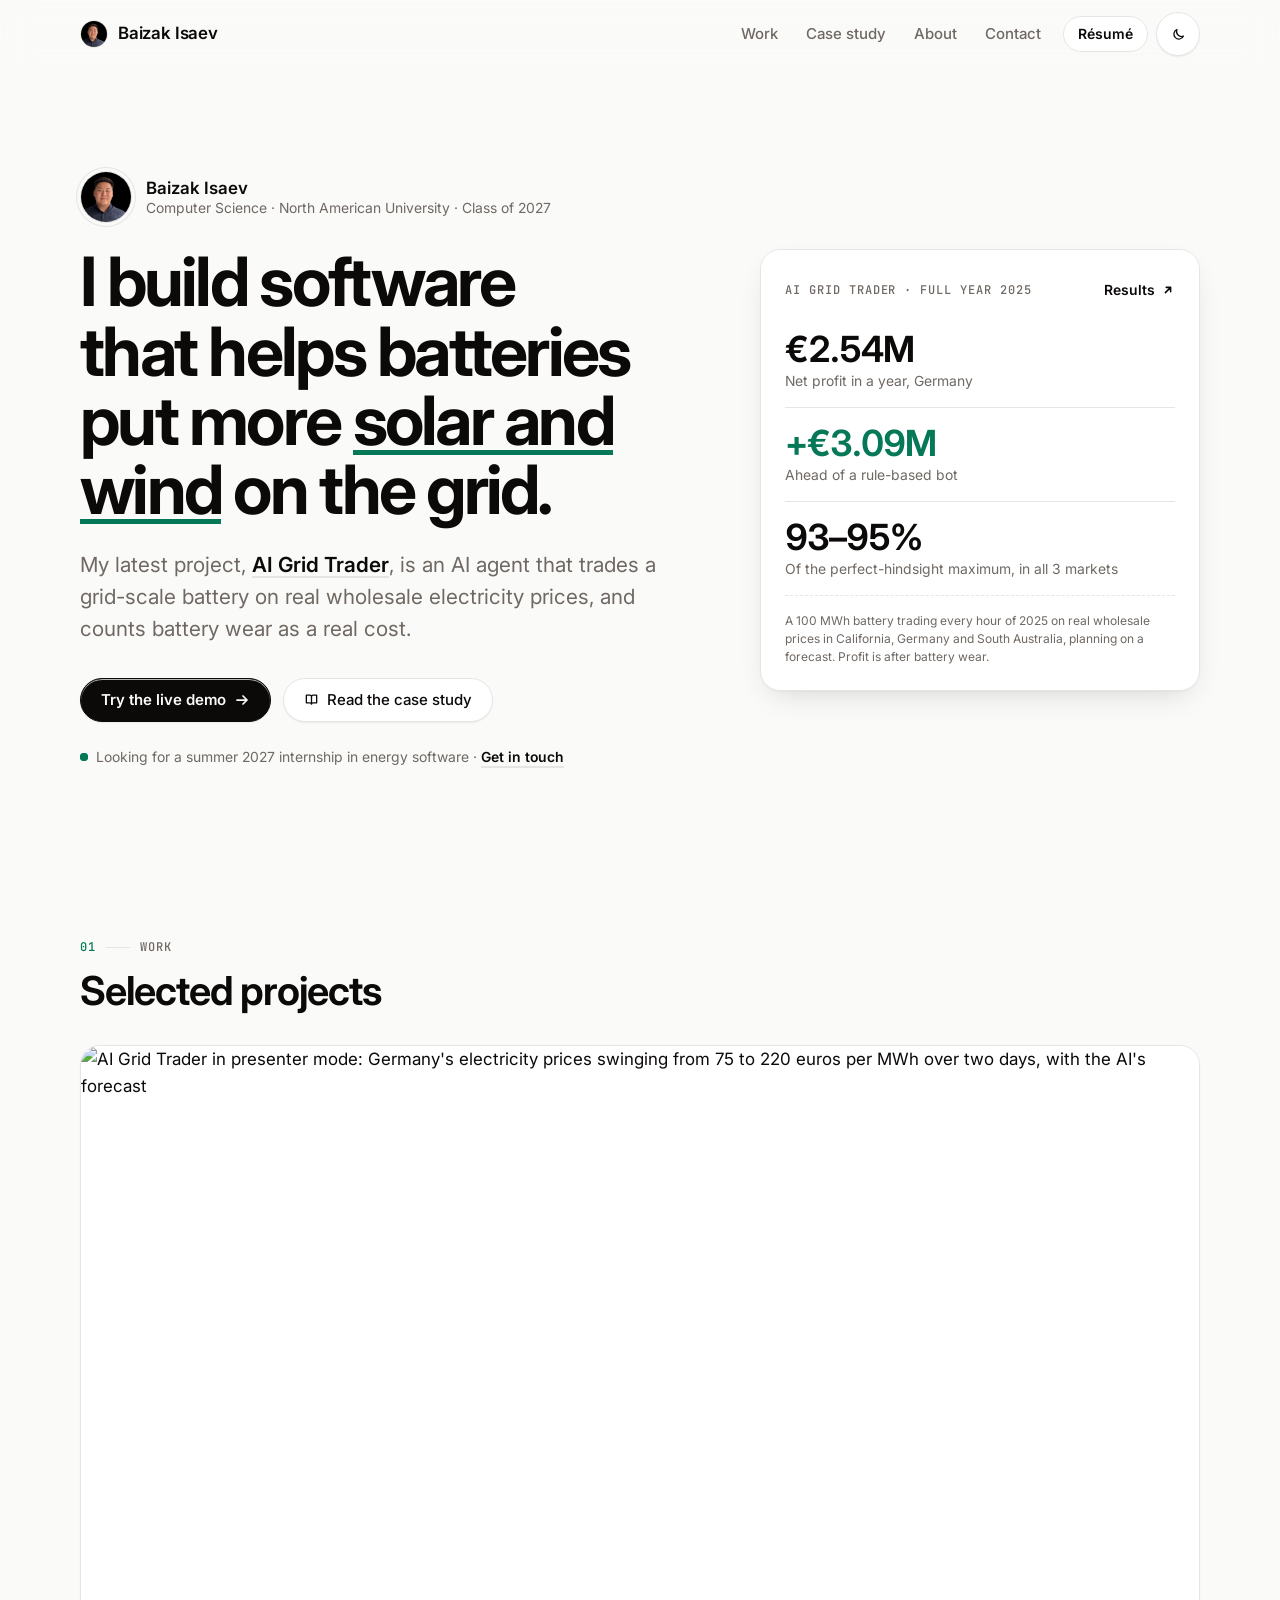
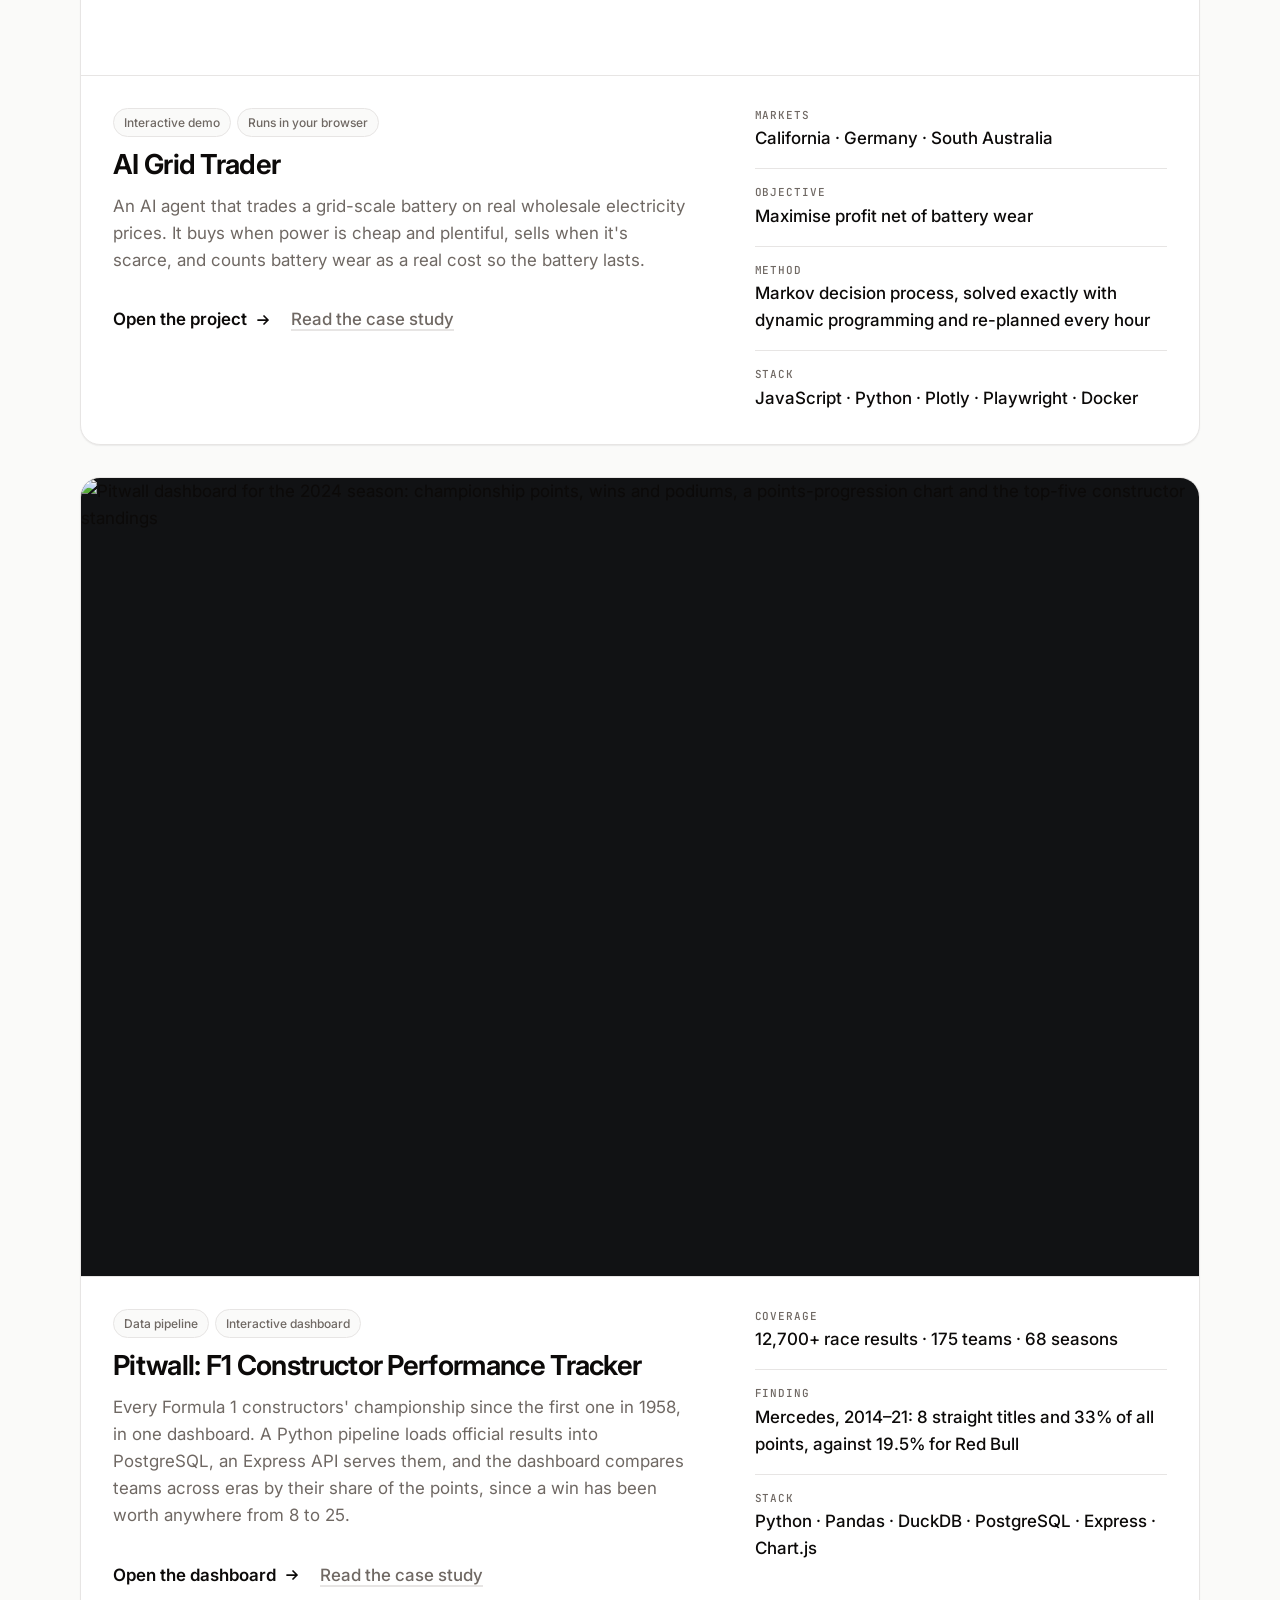
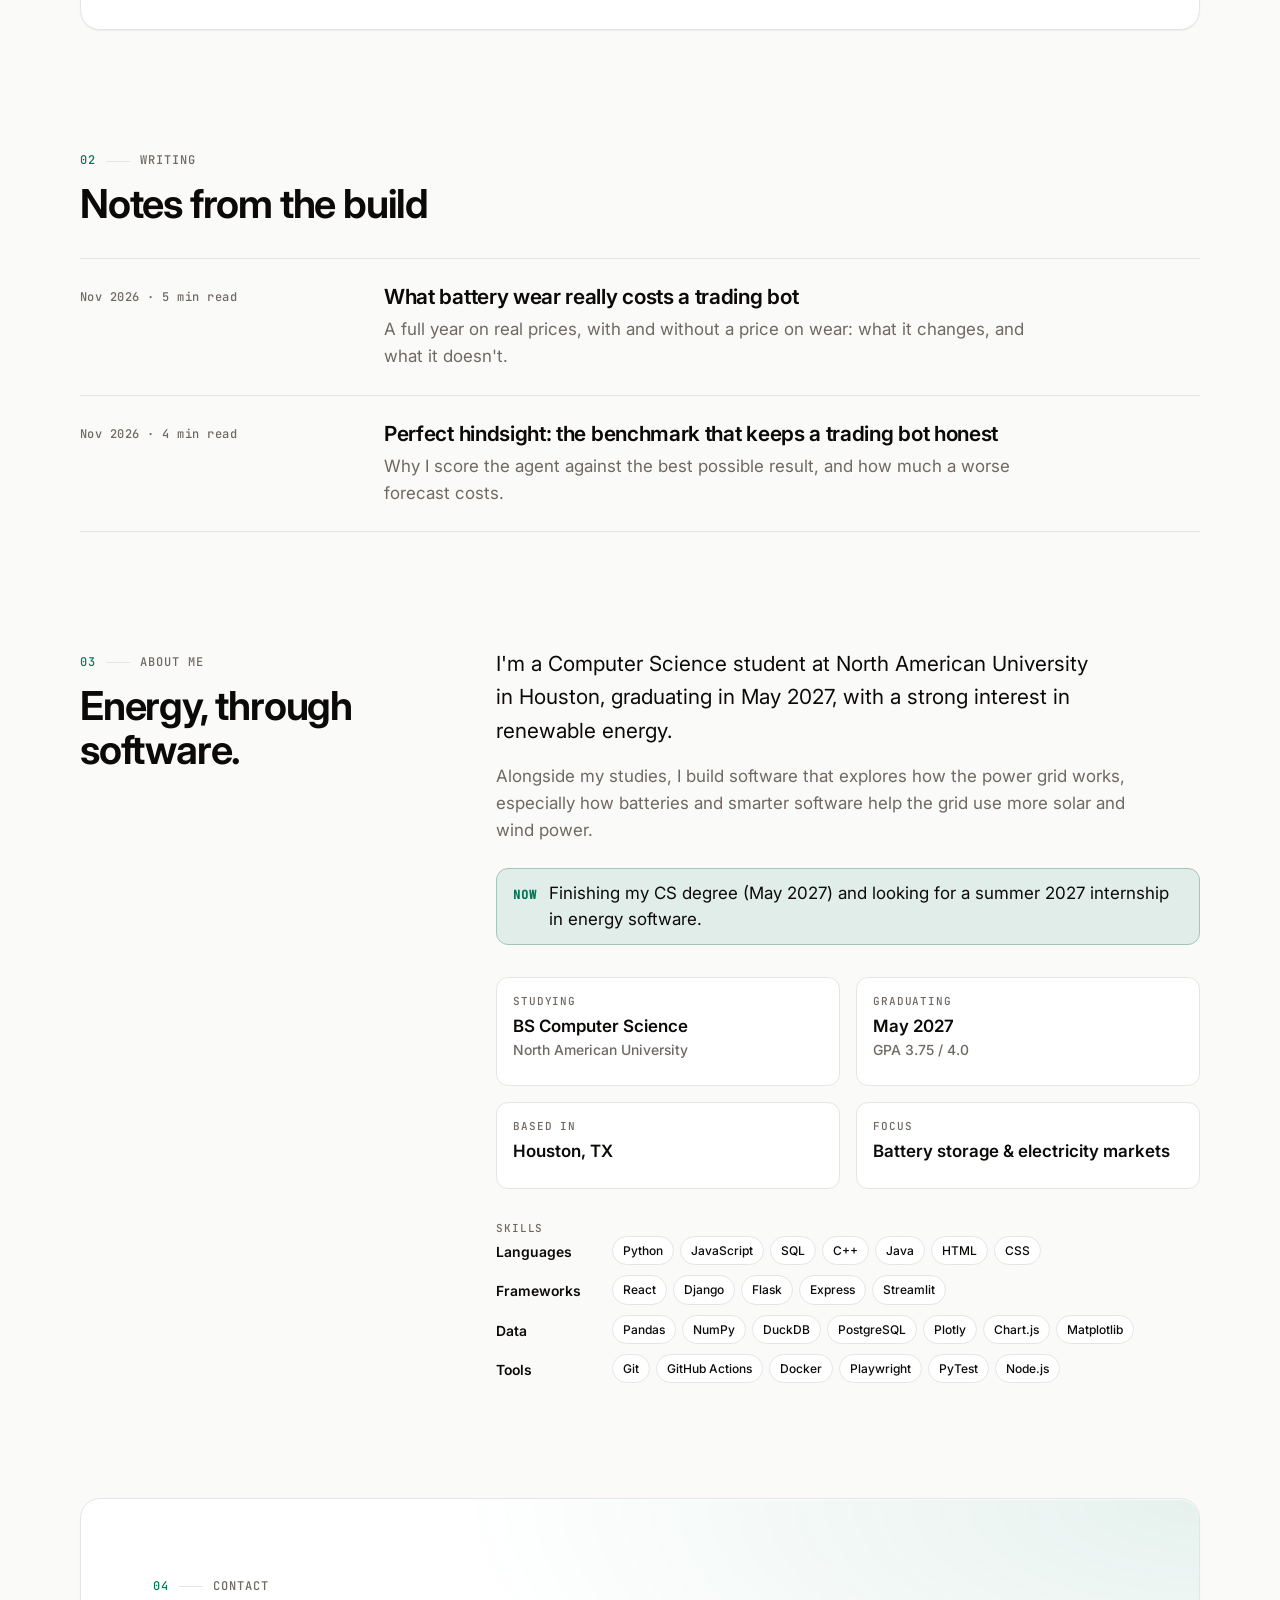
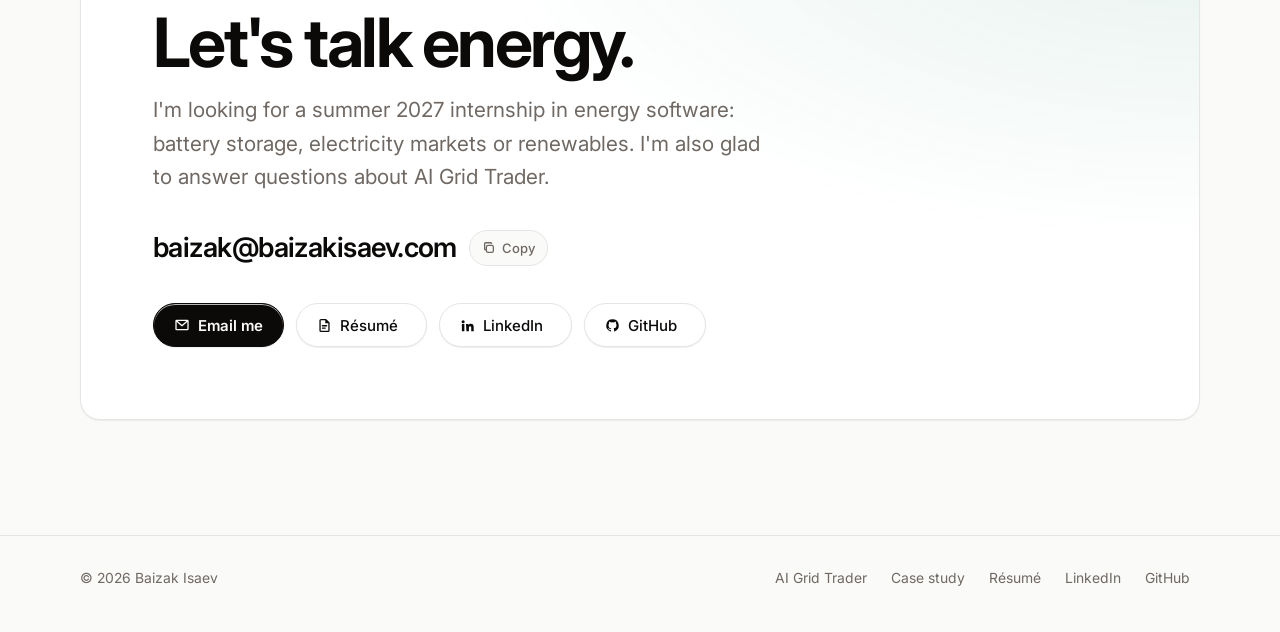
==== index.html @ b59bbb39 "Make this repository baizakisaev.com, built from the project repositories Replaces the old Jekyll pa" ====
<!doctype html>
<html lang="en">
<head>
  <meta charset="utf-8">
  <meta name="viewport" content="width=device-width, initial-scale=1">
  <title>Baizak Isaev · Renewable energy and battery software</title>
  <!-- Old demo links (shared scenarios, auto-play, embeds) used to point here: send them to the demo. -->
  <script>(function(){var s=location.search,h=location.hash;if(/(^|[#&])p=/.test(h)||/[?&](kiosk|embed)\b/.test(s))location.replace("ai-grid-trader"+s+h);})();</script>
  <meta name="description" content="Baizak Isaev is a Computer Science student at North American University (class of 2027) focused on renewable energy, and the creator of AI Grid Trader, an interactive battery-trading demo on real market prices.">
  <meta name="author" content="Baizak Isaev">
  <!-- Link previews (LinkedIn, Slack, email, X) -->
  <meta property="og:type" content="profile">
  <meta property="og:site_name" content="Baizak Isaev">
  <meta property="og:url" content="https://baizakisaev.com/">
  <meta property="og:title" content="Baizak Isaev">
  <meta property="og:description" content="Computer Science student at North American University (May 2027) building software for battery storage and electricity markets. Looking for a summer 2027 internship in energy software.">
  <meta property="og:image" content="https://baizakisaev.com/assets/og-card.png">
  <meta property="og:image:width" content="1200">
  <meta property="og:image:height" content="630">
  <meta property="og:image:alt" content="Baizak Isaev, Computer Science, North American University, class of 2027: I build software that helps batteries put more solar and wind on the grid.">
  <meta name="twitter:card" content="summary_large_image">
  <link rel="canonical" href="https://baizakisaev.com/">
  <link rel="manifest" href="manifest.webmanifest">
  <!-- Browser toolbar colour follows the visitor's light/dark setting. -->
  <meta name="theme-color" content="#fafaf9" media="(prefers-color-scheme: light)">
  <meta name="theme-color" content="#0c0c0d" media="(prefers-color-scheme: dark)">
  <link rel="apple-touch-icon" href="assets/icons/icon-192.png">
  <link rel="icon" href="data:image/svg+xml,%3Csvg xmlns='http://www.w3.org/2000/svg' viewBox='0 0 32 32'%3E%3Crect width='32' height='32' rx='8' fill='%230c0a09'/%3E%3Cpath d='M18 5 9 18h6l-2 9 9-13h-6z' fill='%23fff'/%3E%3C/svg%3E">
  <!-- Who this site is about, for search engines. -->
  <script type="application/ld+json">
  {
    "@context": "https://schema.org",
    "@type": "Person",
    "name": "Baizak Isaev",
    "url": "https://baizakisaev.com/",
    "image": "https://baizakisaev.com/assets/img/profile.jpg",
    "affiliation": { "@type": "CollegeOrUniversity", "name": "North American University" },
    "homeLocation": { "@type": "Place", "name": "Houston, TX" },
    "knowsAbout": ["Renewable energy", "Battery energy storage", "Electricity markets"],
    "sameAs": ["https://www.linkedin.com/in/baizakisaev/", "https://github.com/nolimitbaiza"]
  }
  </script>
  <!-- Apply the saved light/dark choice before first paint (no flash). "brand-handoff": the header's
       name stays hidden while the hero shows it (home.js), set here so it never flashes on load. -->
  <script>if("IntersectionObserver"in window)document.documentElement.classList.add("brand-handoff");try{var t=localStorage.getItem("agt-theme");if(t==="light"||t==="dark")document.documentElement.setAttribute("data-theme",t);}catch(e){}</script>
  <!-- Self-hosted fonts, fetched early so text swaps once. -->
  <link rel="preload" href="assets/fonts/inter-latin-var.woff2" as="font" type="font/woff2" crossorigin>
  <link rel="preload" href="assets/fonts/jetbrains-mono-latin-500.woff2" as="font" type="font/woff2" crossorigin>
  <link rel="stylesheet" href="assets/style.css?v=__BUILD__">
  <link rel="stylesheet" href="assets/home.css?v=__BUILD__">
</head>
<body class="about-page">
  <a class="skip-link" href="#main">Skip to content</a>

  <header class="site-header">
    <div class="container bar">
      <a class="brand-link" href="./" aria-label="Baizak Isaev, home">
        <span class="avatar avatar-xs" aria-hidden="true">
          <span data-initials="BI"></span>
          <img src="assets/img/profile-64.jpg?v=__BUILD__" srcset="assets/img/profile-64.jpg?v=__BUILD__ 64w, assets/img/profile.jpg?v=__BUILD__ 200w" sizes="28px" width="28" height="28" alt="" onerror="this.remove()">
        </span>
        <span class="brand-name">Baizak Isaev</span>
      </a>
      <nav aria-label="Site">
        <a class="nav-link" href="#work">Work</a>
        <a class="nav-link nav-case" href="ai-grid-trader-case-study">Case study</a>
        <a class="nav-link" href="#about">About</a>
        <a class="nav-link" href="#contact">Contact</a>
        <a class="nav-cta" href="assets/Baizak-Isaev-Resume.pdf?v=__BUILD__" target="_blank" rel="noopener" type="application/pdf">Résumé<span class="sr-only"> (PDF, opens in a new tab)</span></a>
        <button class="btn btn-icon" id="btn-theme" type="button" aria-label="Switch light / dark" title="Switch light / dark"></button>
      </nav>
    </div>
  </header>

  <main id="main" class="container">

    <!-- ================================================================ HERO -->
    <section class="hero" id="top" aria-labelledby="hero-title">
      <div>
        <div class="hero-id" data-enter style="--i:0">
          <span class="avatar" aria-hidden="true">
            <span data-initials="BI"></span>
            <img src="assets/img/profile.jpg?v=__BUILD__" alt="" width="52" height="52" onerror="this.remove()">
          </span>
          <div>
            <p class="hero-name">Baizak Isaev</p>
            <p class="hero-role">Computer Science · North American University · Class of 2027</p>
          </div>
        </div>

        <h1 id="hero-title" data-enter style="--i:1">
          I build software that helps batteries put more <span class="hl">solar and wind</span> on the grid.
        </h1>

        <p class="hero-lede" data-enter style="--i:2">
          My latest project, <a href="ai-grid-trader">AI Grid Trader</a>, is an AI agent that trades a
          grid-scale battery on real wholesale electricity prices, and counts battery wear as a real cost.
        </p>

        <div class="hero-ctas" data-enter style="--i:3">
          <a class="btn-v2 btn-v2--primary" href="ai-grid-trader">
            Try the live demo
            <svg class="arrow" viewBox="0 0 16 16" width="16" height="16" aria-hidden="true"><path d="M3 8h10M9 4l4 4-4 4" fill="none" stroke="currentColor" stroke-width="1.75" stroke-linecap="round" stroke-linejoin="round"/></svg>
          </a>
          <a class="btn-v2" href="ai-grid-trader-case-study">
            <svg viewBox="0 0 16 16" width="15" height="15" aria-hidden="true"><path d="M2.5 3.25h3.75A1.75 1.75 0 0 1 8 5v8a1.5 1.5 0 0 0-1.5-1.5h-4zM13.5 3.25H9.75A1.75 1.75 0 0 0 8 5v8a1.5 1.5 0 0 1 1.5-1.5h4z" fill="none" stroke="currentColor" stroke-width="1.4" stroke-linejoin="round"/></svg>
            Read the case study
          </a>
        </div>

        <p class="status" data-enter style="--i:4">
          <span class="status-dot" aria-hidden="true"></span>
          <span>Looking for a summer 2027 internship in energy software · <a href="#contact">Get in touch</a></span>
        </p>
      </div>

      <!-- Proof above the fold: the full-year 2025 results, the same figures as the case study's
           Results table and the posts (node tools/writing_numbers.js). Update them together. -->
      <div class="proof" role="group" data-enter style="--i:3" aria-label="AI Grid Trader results">
        <div class="proof-head">
          <p class="eyebrow-v2">AI Grid Trader · Full year 2025</p>
          <a href="ai-grid-trader-case-study#results" tabindex="-1" aria-hidden="true">Results
            <svg viewBox="0 0 16 16" width="14" height="14"><path d="M5 11 11 5M6 5h5v5" fill="none" stroke="currentColor" stroke-width="1.75" stroke-linecap="round" stroke-linejoin="round"/></svg>
          </a>
        </div>
        <dl class="metrics">
          <div class="metric">
            <dt>Net profit in a year, Germany</dt>
            <dd><span class="sr-only">€2.54 million</span><span class="count" aria-hidden="true" data-count="2.54" data-decimals="2" data-prefix="€" data-suffix="M">€2.54M</span></dd>
          </div>
          <div class="metric">
            <dt>Ahead of a rule-based bot</dt>
            <dd><span class="sr-only">plus €3.09 million</span><span class="count pos" aria-hidden="true" data-count="3.09" data-decimals="2" data-prefix="+€" data-suffix="M">+€3.09M</span></dd>
          </div>
          <div class="metric">
            <dt>Of the perfect-hindsight maximum, in all 3 markets</dt>
            <dd>93–95%</dd>
          </div>
        </dl>
        <p class="proof-foot">A 100 MWh battery trading every hour of 2025 on real wholesale prices in California, Germany and South Australia, planning on a forecast. Profit is after battery wear.</p>
      </div>
    </section>

    <!-- ================================================================ WORK -->
    <section class="section" id="work" aria-labelledby="work-title">
      <div class="section-head" data-reveal>
        <p class="eyebrow-v2"><span class="idx">01</span>Work</p>
        <h2 class="section-title-v2" id="work-title">Selected projects</h2>
      </div>

      <article class="project" data-reveal data-spotlight>
        <div class="project-media">
          <picture>
            <source media="(max-width: 640px)" type="image/webp" srcset="assets/img/project-chart-phone.webp?v=__BUILD__" width="1028" height="734">
            <source media="(max-width: 640px)" srcset="assets/img/project-chart-phone.png?v=__BUILD__" width="1028" height="734">
            <img class="only-light" src="assets/img/demo-loop.jpg?v=__BUILD__" width="1920" height="1080" loading="lazy" decoding="async" alt="AI Grid Trader in presenter mode: Germany's electricity prices swinging from 75 to 220 euros per MWh over two days, with the AI's forecast">
          </picture>
          <picture>
            <source media="(max-width: 640px)" type="image/webp" srcset="assets/img/project-chart-phone-dark.webp?v=__BUILD__" width="1028" height="734">
            <source media="(max-width: 640px)" srcset="assets/img/project-chart-phone-dark.png?v=__BUILD__" width="1028" height="734">
            <img class="only-dark" src="assets/img/demo-loop-dark.jpg?v=__BUILD__" width="1920" height="1080" loading="lazy" decoding="async" alt="AI Grid Trader in presenter mode: Germany's electricity prices swinging from 75 to 220 euros per MWh over two days, with the AI's forecast">
          </picture>
          <!-- Silent demo loop (tools/build_demo_loop.py). On wider screens the still is the loop's first
               frame, so when home.js swaps the video in, nothing visibly changes until it moves. Phones
               keep the phone crop; reduced motion and browsers without WebM/VP9 keep the still. -->
          <video class="demo-loop" muted loop playsinline preload="none" width="1920" height="1080"
            data-light="assets/video/demo-loop.webm?v=__BUILD__" data-light-poster="assets/img/demo-loop.jpg?v=__BUILD__"
            data-dark="assets/video/demo-loop-dark.webm?v=__BUILD__" data-dark-poster="assets/img/demo-loop-dark.jpg?v=__BUILD__"
            aria-label="AI Grid Trader walking through 48 hours in Germany: why it buys, why it sells, the profit, then a full year"></video>
          <button class="loop-toggle" type="button" aria-pressed="false" hidden>
            <svg class="i-pause" viewBox="0 0 16 16" width="14" height="14" aria-hidden="true"><path d="M5 3.5v9M11 3.5v9" stroke="currentColor" stroke-width="2" stroke-linecap="round"/></svg>
            <svg class="i-play" viewBox="0 0 16 16" width="14" height="14" aria-hidden="true"><path d="M5 3.2v9.6L12.5 8z" fill="currentColor"/></svg>
            <span class="sr-only">Pause the demo video</span>
          </button>
        </div>
        <div class="project-body-v2">
          <div>
            <ul class="tags" aria-label="Project type">
              <li>Interactive demo</li>
              <li>Runs in your browser</li>
            </ul>
            <h3><a class="project-link" href="ai-grid-trader">AI Grid Trader</a></h3>
            <p class="project-desc">An AI agent that trades a grid-scale battery on real wholesale electricity prices.
              It buys when power is cheap and plentiful, sells when it's scarce, and counts battery wear as a
              real cost so the battery lasts.</p>
            <div class="project-links">
              <span class="project-cta" aria-hidden="true">
                Open the project
                <svg class="arrow" viewBox="0 0 16 16" width="16" height="16"><path d="M3 8h10M9 4l4 4-4 4" fill="none" stroke="currentColor" stroke-width="1.75" stroke-linecap="round" stroke-linejoin="round"/></svg>
              </span>
              <a class="project-sub" href="ai-grid-trader-case-study">Read the case study</a>
            </div>
          </div>
          <dl class="project-meta">
            <div><dt>Markets</dt><dd>California · Germany · South Australia</dd></div>
            <div><dt>Objective</dt><dd>Maximise profit net of battery wear</dd></div>
            <div><dt>Method</dt><dd>Markov decision process, solved exactly with dynamic programming and re-planned every hour</dd></div>
            <div><dt>Stack</dt><dd>JavaScript · Python · Plotly · Playwright · Docker</dd></div>
          </dl>
        </div>
      </article>

      <article class="project" data-reveal data-spotlight>
        <div class="project-media project-media--bleed">
          <picture>
            <source media="(max-width: 640px)" type="image/webp" srcset="assets/img/f1-dashboard-phone.webp?v=__BUILD__" width="1168" height="842">
            <source media="(max-width: 640px)" srcset="assets/img/f1-dashboard-phone.png?v=__BUILD__" width="1168" height="842">
            <source type="image/webp" srcset="assets/img/f1-dashboard.webp?v=__BUILD__" width="1956" height="1396">
            <img src="assets/img/f1-dashboard.png?v=__BUILD__" width="1956" height="1396" loading="lazy" decoding="async" alt="Pitwall dashboard for the 2024 season: championship points, wins and podiums, a points-progression chart and the top-five constructor standings">
          </picture>
          <!-- Silent loop through five seasons (tools/build_f1_shot.py); the still above is its first frame.
               Pitwall is dark-only, so both themes get the same video. -->
          <video class="demo-loop" muted loop playsinline preload="none" width="1956" height="1396" style="--loop-ratio: 1956 / 1396"
            data-light="assets/video/pitwall-loop.webm?v=__BUILD__" data-light-poster="assets/img/f1-dashboard.png?v=__BUILD__"
            data-dark="assets/video/pitwall-loop.webm?v=__BUILD__" data-dark-poster="assets/img/f1-dashboard.png?v=__BUILD__"
            aria-label="Pitwall's overview stepping through the 2024, 1988, 2002, 2016 and 2023 seasons"></video>
          <button class="loop-toggle" type="button" aria-pressed="false" hidden>
            <svg class="i-pause" viewBox="0 0 16 16" width="14" height="14" aria-hidden="true"><path d="M5 3.5v9M11 3.5v9" stroke="currentColor" stroke-width="2" stroke-linecap="round"/></svg>
            <svg class="i-play" viewBox="0 0 16 16" width="14" height="14" aria-hidden="true"><path d="M5 3.2v9.6L12.5 8z" fill="currentColor"/></svg>
            <span class="sr-only">Pause the demo video</span>
          </button>
        </div>
        <div class="project-body-v2">
          <div>
            <ul class="tags" aria-label="Project type">
              <li>Data pipeline</li>
              <li>Interactive dashboard</li>
            </ul>
            <h3><a class="project-link" href="pitwall/">Pitwall: F1 Constructor Performance Tracker</a></h3>
            <p class="project-desc">Every Formula 1 constructors' championship since the first one in 1958, in one dashboard.
              A Python pipeline loads official results into PostgreSQL, an Express API serves them, and the
              dashboard compares teams across eras by their share of the points, since a win has been worth
              anywhere from 8 to 25.</p>
            <div class="project-links">
              <span class="project-cta" aria-hidden="true">
                Open the dashboard
                <svg class="arrow" viewBox="0 0 16 16" width="16" height="16"><path d="M3 8h10M9 4l4 4-4 4" fill="none" stroke="currentColor" stroke-width="1.75" stroke-linecap="round" stroke-linejoin="round"/></svg>
              </span>
              <a class="project-sub" href="pitwall-case-study">Read the case study</a>
            </div>
          </div>
          <dl class="project-meta">
            <div><dt>Coverage</dt><dd>12,700+ race results · 175 teams · 68 seasons</dd></div>
            <div><dt>Finding</dt><dd>Mercedes, 2014–21: 8 straight titles and 33% of all points, against 19.5% for Red Bull</dd></div>
            <div><dt>Stack</dt><dd>Python · Pandas · DuckDB · PostgreSQL · Express · Chart.js</dd></div>
          </dl>
        </div>
      </article>
    </section>

    <!-- ================================================================ WRITING -->
    <section class="section" id="writing" aria-labelledby="writing-title">
      <div class="section-head" data-reveal>
        <p class="eyebrow-v2"><span class="idx">02</span>Writing</p>
        <h2 class="section-title-v2" id="writing-title">Notes from the build</h2>
      </div>
      <ul class="posts" data-stagger>
        <li>
          <a class="post-row" href="battery-wear-cost">
            <span class="post-row-meta"><time datetime="2026-11-25">Nov 2026</time> · 5 min read</span>
            <span class="post-row-title">What battery wear really costs a trading bot</span>
            <span class="post-row-sum">A full year on real prices, with and without a price on wear: what it changes, and what it doesn't.</span>
          </a>
        </li>
        <li>
          <a class="post-row" href="perfect-hindsight-benchmark">
            <span class="post-row-meta"><time datetime="2026-11-25">Nov 2026</time> · 4 min read</span>
            <span class="post-row-title">Perfect hindsight: the benchmark that keeps a trading bot honest</span>
            <span class="post-row-sum">Why I score the agent against the best possible result, and how much a worse forecast costs.</span>
          </a>
        </li>
      </ul>
    </section>

    <!-- ================================================================ ABOUT -->
    <section class="section" id="about" aria-labelledby="about-title">
      <div class="about-v2">
        <div class="section-head" data-reveal>
          <p class="eyebrow-v2"><span class="idx">03</span>About me</p>
          <h2 class="section-title-v2" id="about-title">Energy, through software.</h2>
        </div>
        <div data-reveal style="--i:1">
          <p class="lead">I'm a Computer Science student at North American University in Houston, graduating in May 2027, with a strong interest in renewable energy.</p>
          <p>Alongside my studies, I build software that explores how the power grid works, especially how
            batteries and smarter software help the grid use more solar and wind power.</p>
          <p class="now"><span class="now-label">Now</span>Finishing my CS degree (May 2027) and looking for a
            summer 2027 internship in energy software.</p>
          <dl class="facts" data-stagger>
            <div class="fact"><dt>Studying</dt><dd>BS Computer Science<span>North American University</span></dd></div>
            <div class="fact"><dt>Graduating</dt><dd>May 2027<span>GPA 3.75 / 4.0</span></dd></div>
            <div class="fact"><dt>Based in</dt><dd>Houston, TX</dd></div>
            <div class="fact"><dt>Focus</dt><dd>Battery storage &amp; electricity markets</dd></div>
          </dl>
          <div class="skills">
            <h3 class="skills-title">Skills</h3>
            <dl class="skills-list">
              <div><dt>Languages</dt><dd><ul class="tags"><li>Python</li><li>JavaScript</li><li>SQL</li><li>C++</li><li>Java</li><li>HTML</li><li>CSS</li></ul></dd></div>
              <div><dt>Frameworks</dt><dd><ul class="tags"><li>React</li><li>Django</li><li>Flask</li><li>Express</li><li>Streamlit</li></ul></dd></div>
              <div><dt>Data</dt><dd><ul class="tags"><li>Pandas</li><li>NumPy</li><li>DuckDB</li><li>PostgreSQL</li><li>Plotly</li><li>Chart.js</li><li>Matplotlib</li></ul></dd></div>
              <div><dt>Tools</dt><dd><ul class="tags"><li>Git</li><li>GitHub Actions</li><li>Docker</li><li>Playwright</li><li>PyTest</li><li>Node.js</li></ul></dd></div>
            </dl>
          </div>
        </div>
      </div>
    </section>

    <!-- ================================================================ CONTACT -->
    <section class="section" id="contact" aria-labelledby="contact-title">
      <div class="contact-v2" data-reveal>
        <p class="eyebrow-v2"><span class="idx">04</span>Contact</p>
        <h2 id="contact-title">Let's talk energy.</h2>
        <p class="contact-lede">I'm looking for a summer 2027 internship in energy software: battery storage,
          electricity markets or renewables. I'm also glad to answer questions about AI Grid Trader.</p>

        <div class="email-row">
          <a class="email-big" id="email-text" href="#contact">baizak<span aria-hidden="true"></span>@baizakisaev.com</a>
          <button class="copy-btn" type="button" data-copy-email aria-label="Copy email address">
            <svg viewBox="0 0 16 16" width="14" height="14" aria-hidden="true"><rect x="5" y="5" width="8" height="8" rx="2" fill="none" stroke="currentColor" stroke-width="1.5"/><path d="M11 3.5V3a1 1 0 0 0-1-1H4a1 1 0 0 0-1 1v6a1 1 0 0 0 1 1h.5" fill="none" stroke="currentColor" stroke-width="1.5"/></svg>
            <span>Copy</span>
          </button>
        </div>

        <div class="contact-actions">
          <a class="btn-v2 btn-v2--primary" id="email-link" href="#contact">
            <svg viewBox="0 0 24 24" width="16" height="16" aria-hidden="true"><path d="M4 5h16a1 1 0 0 1 1 1v12a1 1 0 0 1-1 1H4a1 1 0 0 1-1-1V6a1 1 0 0 1 1-1zm0 1 8 7 8-7" fill="none" stroke="currentColor" stroke-width="2" stroke-linejoin="round"/></svg>
            Email me
          </a>
          <a class="btn-v2" href="assets/Baizak-Isaev-Resume.pdf?v=__BUILD__" target="_blank" rel="noopener" type="application/pdf">
            <svg viewBox="0 0 16 16" width="15" height="15" aria-hidden="true"><path d="M9.5 1.75H4.25a1 1 0 0 0-1 1v10.5a1 1 0 0 0 1 1h7.5a1 1 0 0 0 1-1V5L9.5 1.75Z M9.5 1.75V5h3.25 M5.75 8.25h4.5M5.75 10.75h3" fill="none" stroke="currentColor" stroke-width="1.4" stroke-linejoin="round" stroke-linecap="round"/></svg>
            Résumé<span class="sr-only"> (PDF, opens in a new tab)</span>
          </a>
          <a class="btn-v2" href="https://www.linkedin.com/in/baizakisaev/" target="_blank" rel="noopener">
            <svg viewBox="0 0 24 24" width="15" height="15" aria-hidden="true"><path d="M4.98 3.5a2.5 2.5 0 1 1 0 5 2.5 2.5 0 0 1 0-5zM3 9.5h4V21H3zM9.5 9.5h3.8v1.6h.06c.53-1 1.84-2.06 3.79-2.06 4.05 0 4.8 2.67 4.8 6.13V21h-4v-5.13c0-1.22-.02-2.8-1.7-2.8-1.71 0-1.97 1.33-1.97 2.71V21h-4z" fill="currentColor"/></svg>
            LinkedIn<span class="sr-only"> (opens in a new tab)</span>
          </a>
          <a class="btn-v2" href="https://github.com/nolimitbaiza" target="_blank" rel="noopener">
            <svg viewBox="0 0 24 24" width="15" height="15" aria-hidden="true"><path d="M12 2a10 10 0 0 0-3.16 19.49c.5.09.68-.22.68-.48v-1.7c-2.78.6-3.37-1.34-3.37-1.34-.45-1.16-1.11-1.47-1.11-1.47-.91-.62.07-.61.07-.61 1 .07 1.53 1.03 1.53 1.03.9 1.52 2.34 1.08 2.91.83.09-.65.35-1.08.63-1.33-2.22-.25-4.55-1.11-4.55-4.94 0-1.09.39-1.98 1.03-2.68-.1-.25-.45-1.27.1-2.65 0 0 .84-.27 2.75 1.02a9.5 9.5 0 0 1 5 0c1.91-1.29 2.75-1.02 2.75-1.02.55 1.38.2 2.4.1 2.65.64.7 1.03 1.59 1.03 2.68 0 3.84-2.34 4.68-4.57 4.93.36.31.68.92.68 1.85v2.74c0 .27.18.58.69.48A10 10 0 0 0 12 2z" fill="currentColor"/></svg>
            GitHub<span class="sr-only"> (opens in a new tab)</span>
          </a>
        </div>
      </div>
    </section>
  </main>

  <footer class="site-footer">
    <div class="container">
      <span>© 2026 Baizak Isaev</span>
      <ul>
        <li><a href="ai-grid-trader">AI Grid Trader</a></li>
        <li><a href="ai-grid-trader-case-study">Case study</a></li>
        <li><a href="assets/Baizak-Isaev-Resume.pdf?v=__BUILD__" target="_blank" rel="noopener" type="application/pdf">Résumé<span class="sr-only"> (PDF, opens in a new tab)</span></a></li>
        <li><a href="https://www.linkedin.com/in/baizakisaev/" target="_blank" rel="noopener">LinkedIn</a></li>
        <li><a href="https://github.com/nolimitbaiza" target="_blank" rel="noopener">GitHub</a></li>
      </ul>
    </div>
  </footer>

  <script src="assets/site.js?v=__BUILD__"></script>
  <script src="assets/home.js?v=__BUILD__"></script>
  <!-- Fetch a page as soon as its link is hovered or pressed, so moving around the site feels instant. -->
  <script type="speculationrules">{"prefetch": [{"where": {"and": [{"href_matches": "/*"}, {"not": {"href_matches": "/assets/*"}}]}, "eagerness": "moderate"}]}</script>
</body>
</html>
---- assets/style.css ----
/* AI Grid Trader: minimal, theme-aware styles.
   Theme: follows the system unless the visitor picks light/dark (html[data-theme]).
   Every page loads this file first and home.css second: home.css holds the shared design
   system (fonts, type scale, spacing, accent, elevation, motion) and the portfolio pages;
   this file holds the base colours and the demo (ai-grid-trader.html). */
:root {
  --bg: #fafaf9;
  --surface: #ffffff;
  --ink: #0c0a09;
  --muted: #6f6863;
  --line: #e7e5e4;
  --soft: #f5f5f4;
  --price: #d97706;
  --forecast: #a8a29e;
  --soc: #3b82f6;
  --soc-fill: rgba(59, 130, 246, 0.12);
  --charge: #16a34a;
  --discharge: #dc2626;
  --bot: #a8a29e;
  --pos: #15803d;
  --neg: #b91c1c;
  --shadow: 0 1px 2px rgba(0, 0, 0, .04);
  --radius: 16px;
  color-scheme: light;
}
:root[data-theme="dark"] {
  --bg: #0c0c0d; --surface: #151517; --ink: #f5f5f4; --muted: #a1a1aa; --line: #27272a; --soft: #1c1c1f;
  --price: #fbbf24; --forecast: #71717a; --soc: #60a5fa; --soc-fill: rgba(96, 165, 250, 0.14);
  --charge: #22c55e; --discharge: #f87171; --bot: #71717a; --pos: #4ade80; --neg: #f87171;
  --shadow: none;
  color-scheme: dark;
}
@media (prefers-color-scheme: dark) {
  :root:not([data-theme="light"]) {
    --bg: #0c0c0d; --surface: #151517; --ink: #f5f5f4; --muted: #a1a1aa; --line: #27272a; --soft: #1c1c1f;
    --price: #fbbf24; --forecast: #71717a; --soc: #60a5fa; --soc-fill: rgba(96, 165, 250, 0.14);
    --charge: #22c55e; --discharge: #f87171; --bot: #71717a; --pos: #4ade80; --neg: #f87171;
    --shadow: none;
    color-scheme: dark;
  }
}

* { box-sizing: border-box; }
[hidden] { display: none !important; }
.sr-only { position: absolute; width: 1px; height: 1px; padding: 0; margin: -1px; overflow: hidden; clip: rect(0 0 0 0); white-space: nowrap; border: 0; }
html, body { margin: 0; }
body {
  background: var(--bg);
  color: var(--ink);
  font: 15px/1.55 Inter, ui-sans-serif, -apple-system, "Segoe UI", Roboto, "Helvetica Neue", sans-serif;
  -webkit-font-smoothing: antialiased;
  transition: background-color .2s, color .2s;
}
h1, h2, h3 { font-weight: 650; letter-spacing: -0.02em; }
a { color: inherit; }

/* Same column as the portfolio pages (home.css: --container, --gutter). */
.wrap { max-width: calc(1120px + 2 * var(--gutter, 24px)); margin: 0 auto; padding: 0 var(--gutter, 24px); }

/* ---------- Header (the shared .site-header from home.css, plus the demo's tools) ---------- */
.crumbs { display: flex; align-items: center; gap: 10px; min-width: 0; white-space: nowrap; }
.demo-header .brand-name { color: var(--muted); font-weight: 500; transition: color var(--dur-fast, .15s) linear; }
.demo-header .brand-link:hover .brand-name { color: var(--ink); }
.crumb-sep { color: var(--muted); opacity: .5; }
.crumb-here { font-weight: 600; letter-spacing: -0.01em; }
.actions { display: flex; align-items: center; gap: 6px; }
/* The case study is the header's one link out, so it gets the accent. */
.demo-header .nav-case {
  margin: 0 4px 0 0; border-color: color-mix(in srgb, var(--accent) 35%, var(--line));
  background: var(--accent-soft); color: var(--ink);
}
.demo-header .nav-case:hover { border-color: var(--accent); color: var(--ink); }
.site-header.demo-header .btn-icon { width: 36px; height: 36px; margin-left: 0; }

.btn {
  appearance: none; font: inherit; font-size: 13px; font-weight: 500;
  display: inline-flex; align-items: center; justify-content: center; gap: 6px;
  min-height: 36px; padding: 0 14px; border-radius: 999px; cursor: pointer; white-space: nowrap;
  color: var(--ink); background: var(--surface); border: 1px solid var(--line);
  box-shadow: var(--elev-1, none), var(--highlight, 0 0 #0000);
  transition: transform var(--dur-fast, .15s) var(--ease-out, ease-out), box-shadow var(--dur, .25s) var(--ease-out, ease-out),
    border-color var(--dur-fast, .15s) linear, background-color var(--dur-fast, .15s) linear, color var(--dur-fast, .15s) linear;
  -webkit-tap-highlight-color: transparent;
}
.btn-icon { width: 36px; padding: 0; }
.btn-ghost { background: transparent; border-color: transparent; color: var(--muted); box-shadow: none; }
.btn-ghost:hover { color: var(--ink); }
.btn-primary { background: var(--ink); color: var(--bg); border-color: var(--ink); }
@media (hover: hover) {
  .btn:hover { transform: translateY(-1px); border-color: color-mix(in srgb, var(--ink) 28%, var(--line)); box-shadow: var(--elev-2, none), var(--highlight, 0 0 #0000); }
  .btn-ghost:hover { box-shadow: none; border-color: var(--line); }
  .btn-primary:hover { border-color: var(--ink); }
}
.btn:active { transform: translateY(0) scale(0.97); transition-duration: 80ms; }
.btn:disabled { transform: none; }
:focus-visible { outline: 2px solid var(--accent, var(--soc)); outline-offset: 2px; }

/* ---------- Intro: the pitch on the left, the case study on the right ---------- */
.intro {
  display: grid; grid-template-columns: minmax(0, 1fr) minmax(0, 340px); gap: 28px 56px; align-items: end;
  padding: clamp(32px, 6vw, 72px) 0 clamp(24px, 3vw, 36px);
}
.intro .eyebrow-v2 { margin-bottom: 18px; }
.intro h1 {
  margin: 0; max-width: 17ch; text-wrap: balance;
  font-size: clamp(2.125rem, 1.45rem + 2.7vw, 3.5rem); font-weight: 680; line-height: 1.04; letter-spacing: -0.04em;
}
.intro h1 .hl { background: linear-gradient(var(--accent), var(--accent)) left 92% / 100% 0.08em no-repeat; }
.lede { color: var(--muted); max-width: 60ch; margin: 18px 0 0; font-size: 17px; line-height: 1.6; text-wrap: pretty; }
.case-card {
  position: relative; display: grid; gap: 8px; padding: 20px 22px 18px;
  border: 1px solid var(--line); border-radius: var(--r-lg, 16px); color: var(--ink); text-decoration: none;
  background: radial-gradient(120% 120% at 100% 0%, var(--accent-soft), transparent 60%), var(--surface-raised, var(--surface));
  box-shadow: var(--elev-2, none), var(--highlight, 0 0 #0000);
  transition: transform var(--dur, .25s) var(--ease-out, ease-out), border-color var(--dur, .25s) linear, box-shadow var(--dur, .25s) var(--ease-out, ease-out);
}
.case-card-kicker { font: 500 0.6875rem/1.4 var(--font-mono, monospace); letter-spacing: .08em; text-transform: uppercase; color: var(--muted); }
.case-card-title { font-size: 16px; font-weight: 600; line-height: 1.35; letter-spacing: -0.01em; text-wrap: balance; }
.case-card-cta { display: inline-flex; align-items: center; gap: 8px; margin-top: 6px; font-size: 14px; font-weight: 600; color: var(--accent); }
.case-card .arrow { transition: transform var(--dur, .25s) var(--ease-out, ease-out); }
@media (hover: hover) {
  .case-card:hover { transform: translateY(-2px); border-color: color-mix(in srgb, var(--accent) 45%, var(--line)); }
  .case-card:hover .arrow { transform: translateX(4px); }
}
.case-card:focus-visible { outline-offset: 4px; }

/* ---------- Market chips ---------- */
.markets { display: grid; grid-template-columns: 1fr auto; gap: 8px 16px; margin: 0 0 16px; align-items: start; }
.markets .chips:nth-child(2) { grid-column: 1; }
.chips-tools { grid-column: 2; grid-row: 1 / span 2; justify-content: flex-end; }
.chips { display: flex; align-items: center; gap: 10px; flex-wrap: wrap; }
.chips-label { font-size: 13px; color: var(--muted); min-width: 78px; }
.chip-row { display: flex; gap: 6px; flex-wrap: wrap; }
.chip {
  appearance: none; font: inherit; font-size: 13px; font-weight: 500; cursor: pointer;
  display: inline-flex; align-items: center; gap: 6px;
  padding: 6px 14px; border-radius: 999px;
  color: var(--ink); background: transparent; border: 1px solid var(--line);
  transition: background-color var(--dur-fast, .15s) linear, color var(--dur-fast, .15s) linear,
    border-color var(--dur-fast, .15s) linear, transform var(--dur-fast, .15s) var(--ease-out, ease-out);
  -webkit-tap-highlight-color: transparent;
}
.chip:hover { border-color: color-mix(in srgb, var(--ink) 35%, var(--line)); }
.chip:active { transform: scale(0.96); }
.chip[aria-pressed="true"] { background: var(--ink); color: var(--bg); border-color: var(--ink); }
.chip-upload { border-style: dashed; color: var(--muted); }
.chip-upload:hover { color: var(--ink); }
.chip-upload:focus-within { outline: 2px solid var(--accent, var(--soc)); outline-offset: 2px; }
.select {
  font: inherit; font-size: 13px; color: var(--ink); background: var(--surface);
  border: 1px solid var(--line); border-radius: 999px; padding: 6px 12px; cursor: pointer;
}

/* ---------- Cards ---------- */
.card {
  background: var(--surface); border: 1px solid var(--line); border-radius: var(--r-lg, var(--radius)); padding: 24px;
  box-shadow: var(--elev-1, var(--shadow)), var(--highlight, 0 0 #0000);
}
.card h2 { font-size: 17px; margin: 0 0 4px; letter-spacing: -0.02em; }
.note { margin: 0 0 16px; color: var(--muted); font-size: 13.5px; }
.kicker { margin: 0 0 2px; font-size: 12px; font-weight: 500; letter-spacing: .12em; text-transform: uppercase; color: var(--muted); }

/* ---------- KPIs ---------- */
.kpis { display: grid; grid-template-columns: repeat(5, minmax(0, 1fr)); gap: 20px 24px; margin-bottom: 8px; }
.kpi { min-width: 0; }
.kpi .label { font-size: 12.5px; color: var(--muted); font-weight: 500; }
.kpi .value {
  font-size: 28px; font-weight: 650; letter-spacing: -0.03em; line-height: 1.2; margin-top: 4px;
  font-variant-numeric: tabular-nums; white-space: nowrap; overflow: hidden; text-overflow: ellipsis;
}
.kpi .sub { font-size: 12.5px; color: var(--muted); font-variant-numeric: tabular-nums; }
.pos { color: var(--pos); }
.neg { color: var(--neg); }

/* ---------- Chart header: legend + mode switch ---------- */
.chart-head { display: flex; align-items: center; justify-content: space-between; gap: 12px 24px; flex-wrap: wrap; margin-top: 18px; }
.legend { display: flex; flex-wrap: wrap; gap: 6px 18px; margin: 12px 0 4px; font-size: 12.5px; color: var(--muted); }
.chart-head .legend { margin: 0; }
.legend span { display: inline-flex; align-items: center; gap: 7px; }
.sw { display: inline-block; width: 14px; height: 2.5px; border-radius: 2px; }
.sw-area { height: 10px; border-top: 2px solid var(--soc); background: var(--soc-fill); border-radius: 2px; }
.sw-dot { border-top: 2.5px dotted var(--bot); height: 0; }
.sw-dash { border-top: 2px dashed var(--forecast); height: 0; }
.sw-dash-blue { border-top: 2px dashed var(--soc); height: 0; }
.tri { font-style: normal; font-size: 10px; line-height: 1; }

.seg {
  position: relative; isolation: isolate;
  display: inline-flex; align-items: center; gap: 2px; padding: 3px; border-radius: 999px; background: var(--soft); border: 1px solid var(--line);
}
.seg::before {
  content: ""; position: absolute; z-index: -1; top: 3px; bottom: 3px; left: 0; opacity: 0;
  width: var(--seg-w, 0); transform: translateX(var(--seg-x, 0)); border-radius: 999px;
  background: var(--surface); box-shadow: 0 1px 2px rgba(0,0,0,.08), var(--highlight, 0 0 #0000);
}
.seg.has-ind::before { opacity: 1; }
.seg.ind-ready::before { transition: transform var(--dur, .25s) var(--ease-out, ease-out), width var(--dur, .25s) var(--ease-out, ease-out); }
.seg.has-ind button[aria-pressed="true"] { background: transparent; box-shadow: none; }
.seg-label { font-size: 12px; color: var(--muted); padding: 0 8px 0 10px; }
.seg button {
  appearance: none; font: inherit; font-size: 12.5px; font-weight: 500; cursor: pointer;
  border: 0; border-radius: 999px; padding: 5px 12px; color: var(--muted); background: transparent;
  transition: color var(--dur-fast, .15s) linear;
}
.seg button:hover { color: var(--ink); }
.seg button[aria-pressed="true"] { background: var(--surface); color: var(--ink); box-shadow: 0 1px 2px rgba(0,0,0,.08); }

.chart { height: 420px; margin: 4px -6px 0; }
.chart-sm { height: 280px; }
body.loading-data #chart-main, body.loading-data #kpis { opacity: .4; transition: opacity .2s; }
.insight {
  margin: 12px 0 0; padding-top: 16px; border-top: 1px solid var(--line);
  color: var(--muted); font-size: 14.5px;
}
.insight b { color: var(--ink); font-weight: 600; }
.source { margin: 8px 0 0; font-size: 12px; color: var(--muted); }

/* ---------- Controls ---------- */
.controls { margin-top: 16px; }
.grid { display: grid; grid-template-columns: repeat(4, 1fr); gap: 22px 28px; }
/* Name on the left, value on the right at a fixed width (app.js: fitOutputs), so dragging never
   re-wraps the label. Fields in a row are bottom-aligned, so their sliders line up too. */
.field { display: flex; flex-direction: column; justify-content: flex-end; min-width: 0; }
.field label {
  display: grid; grid-template-columns: minmax(0, 1fr) auto; align-items: end; gap: 2px 10px;
  font-size: 13px; font-weight: 500; margin-bottom: 8px;
}
.field output { color: var(--muted); font-variant-numeric: tabular-nums; white-space: nowrap; text-align: right; }
.field.stacked label { grid-template-columns: minmax(0, 1fr); }
.field.stacked output { text-align: left; min-width: 0 !important; }
.field.disabled { opacity: .45; }

details { margin-top: 20px; }
details > summary {
  cursor: pointer; list-style: none; font-size: 13px; font-weight: 500; color: var(--muted);
  display: inline-flex; align-items: center; gap: 6px;
}
details > summary::-webkit-details-marker { display: none; }
details > summary::before { content: "+"; display: inline-block; width: 12px; font-weight: 600; }
details[open] > summary::before { content: "−"; }
details > summary:hover { color: var(--ink); }
details[open] > .grid { margin-top: 18px; }

input[type="range"] {
  -webkit-appearance: none; appearance: none; width: 100%; height: 18px; margin: 0;
  background: transparent; cursor: pointer;
}
input[type="range"]:disabled { cursor: not-allowed; }
input[type="range"]::-webkit-slider-runnable-track {
  height: 4px; border-radius: 4px;
  background: linear-gradient(to right, var(--accent, var(--ink)) var(--pct, 50%), var(--line) var(--pct, 50%));
}
input[type="range"]::-webkit-slider-thumb {
  -webkit-appearance: none; width: 16px; height: 16px; margin-top: -6px; border-radius: 50%;
  background: var(--surface); border: 2px solid var(--accent, var(--ink));
  box-shadow: 0 1px 3px rgba(0,0,0,.15); transition: transform var(--dur-fast, .15s) var(--ease-out, ease-out);
}
input[type="range"]:hover::-webkit-slider-thumb { transform: scale(1.1); }
input[type="range"]:active::-webkit-slider-thumb { transform: scale(1.2); }
input[type="range"]:disabled::-webkit-slider-thumb { transform: none; }
input[type="range"]::-moz-range-track { height: 4px; border-radius: 4px; background: var(--line); }
input[type="range"]::-moz-range-progress { height: 4px; border-radius: 4px; background: var(--accent, var(--ink)); }
input[type="range"]::-moz-range-thumb {
  width: 12px; height: 12px; border-radius: 50%; background: var(--surface); border: 2px solid var(--accent, var(--ink));
}
input[type="range"]:focus-visible { outline: none; }
input[type="range"]:focus-visible::-moz-range-thumb { box-shadow: 0 0 0 4px color-mix(in srgb, var(--accent, var(--soc)) 35%, transparent); }
input[type="range"]:focus-visible::-webkit-slider-thumb { box-shadow: 0 0 0 4px color-mix(in srgb, var(--accent, var(--soc)) 35%, transparent); }

/* ---------- Comparison ---------- */
.split { display: grid; grid-template-columns: 1.1fr 1.3fr; gap: 16px; margin-top: 16px; }
.compare { width: 100%; border-collapse: collapse; font-size: 14px; font-variant-numeric: tabular-nums; }
.compare th, .compare td { padding: 10px 0 10px 12px; border-bottom: 1px solid var(--line); text-align: right; white-space: nowrap; }
.compare th:first-child, .compare td:first-child { padding-left: 0; text-align: left; color: var(--muted); font-weight: 400; white-space: normal; }
.compare thead th { font-size: 12px; font-weight: 500; color: var(--muted); padding-top: 0; }
.compare tbody tr:last-child td { border-bottom: 0; }
.compare td.ai { font-weight: 600; }
.compare tr.total td { font-weight: 650; color: var(--ink); }
.dot { display: inline-block; width: 8px; height: 8px; border-radius: 50%; margin-right: 6px; vertical-align: 1px; }

/* ---------- Full year ---------- */
.annual { margin-top: 16px; }
.annual-head { display: flex; justify-content: space-between; align-items: flex-start; gap: 12px 24px; flex-wrap: wrap; }
.annual-head .note { max-width: 70ch; margin-bottom: 18px; }
.annual-status { display: inline-flex; align-items: center; gap: 8px; font-size: 13px; color: var(--muted); font-variant-numeric: tabular-nums; }
.spinner {
  width: 12px; height: 12px; border-radius: 50%; border: 2px solid var(--line); border-top-color: var(--ink);
  animation: spin .8s linear infinite;
}
@keyframes spin { to { transform: rotate(360deg); } }
.kpis-4 { grid-template-columns: repeat(4, minmax(0, 1fr)); margin-bottom: 4px; }
.annual-body { display: grid; grid-template-columns: 1.4fr 1fr; gap: 16px 32px; align-items: start; }
.annual-body .compare { margin-top: 12px; }
.annual.pending .kpis-4, .annual.pending .annual-body { opacity: .35; filter: grayscale(1); transition: opacity .2s; }
.sw-bar { width: 10px; height: 10px; border-radius: 2px; background: var(--ink); }

/* ---------- Why this trade? ---------- */
.click-hint { margin: 2px 0 0; font-size: 12.5px; color: var(--muted); }
.explain {
  position: relative; margin-top: 12px; padding: 16px 18px; border-radius: 12px;
  background: var(--soft); border: 1px solid var(--line);
}
.explain-close {
  position: absolute; top: 8px; right: 10px; appearance: none; border: 0; background: none; cursor: pointer;
  font-size: 20px; line-height: 1; color: var(--muted); padding: 4px 6px;
}
.explain-close:hover { color: var(--ink); }
.explain-lead { font-size: 16px; margin: 4px 0 12px; }
.explain-lead .muted, .muted { color: var(--muted); font-weight: 400; font-size: 13.5px; margin-left: 6px; }
.explain-cells { display: grid; grid-template-columns: repeat(4, minmax(0, 1fr)); gap: 12px 20px; margin-bottom: 10px; }
.explain-cells .label { font-size: 12px; color: var(--muted); }
.explain-cells .value { font-size: 20px; font-weight: 650; font-variant-numeric: tabular-nums; }
.explain-cells .sub { font-size: 11.5px; color: var(--muted); }
.explain-notes { margin: 6px 0 0; padding-left: 18px; color: var(--muted); font-size: 14px; }
.explain-notes li { margin-bottom: 4px; }
.explain-notes b { color: var(--ink); }
.explain-lead:focus { outline: none; }
.explain-nav { display: flex; align-items: center; justify-content: space-between; gap: 8px; margin-top: 12px; }
.explain-nav .muted { margin: 0; font-size: 12.5px; }
.explain-nav button:disabled { opacity: .4; cursor: default; }

/* ---------- Revenue streams ---------- */
.stack, .lifetime { margin-top: 16px; }
.stack-bar { display: flex; height: 14px; border-radius: 7px; overflow: hidden; gap: 2px; margin: 4px 0 18px; background: var(--soft); }
.seg-part { min-width: 4px; }
.stack-body { display: grid; grid-template-columns: 1.2fr 1fr; gap: 16px 40px; align-items: start; }
.stack-table td:first-child { color: var(--ink); }
.row-note { font-size: 12px; color: var(--muted); margin-top: 2px; }
.grid-2 { grid-template-columns: repeat(2, minmax(0, 1fr)); }
.stack.pending .stack-bar, .stack.pending .stack-table, .lifetime.pending .kpis-4, .lifetime.pending .life-charts,
.lifetime.pending .insight { opacity: .35; filter: grayscale(1); }

/* ---------- Battery lifetime ---------- */
.life-charts { display: grid; grid-template-columns: 1fr 1fr; gap: 16px 32px; margin-top: 8px; }
.chart-title { font-size: 13px; font-weight: 600; margin: 4px 0 0; }
.sw-dash-red { border-top: 2px dotted var(--discharge); height: 0; }
#life-controls { margin-top: 20px; }
.link-btn {
  appearance: none; font: inherit; font-size: 13px; font-weight: 600; cursor: pointer; margin-left: 4px;
  color: var(--ink); background: var(--surface); border: 1px solid var(--line); border-radius: 999px; padding: 2px 10px;
}
.link-btn:hover { border-color: var(--muted); }

/* ---------- How it works ---------- */
.how { display: grid; grid-template-columns: repeat(3, 1fr); gap: 16px; padding: 56px 0 8px; }
.how > div {
  padding: 20px 22px 22px; border: 1px solid var(--line); border-radius: var(--r-md, 12px);
  background: var(--surface); box-shadow: var(--highlight, none);
}
.how h3 { font-size: 16px; margin: 12px 0 6px; letter-spacing: -0.015em; }
.how p { margin: 0; color: var(--muted); font-size: 14.5px; }
.num {
  display: inline-grid; place-items: center; width: 26px; height: 26px; border-radius: 50%;
  background: var(--accent-soft); color: var(--accent); font: 600 0.75rem/1 var(--font-mono, monospace);
}
.method { margin: 32px 0 56px; padding-top: 20px; border-top: 1px solid var(--line); }
.method > summary { font-size: 14px; color: var(--ink); }
.method p { color: var(--muted); max-width: 72ch; font-size: 14.5px; }
.method b { color: var(--ink); font-weight: 600; }
.formula {
  font-family: var(--font-mono, ui-monospace), ui-monospace, "SF Mono", Menlo, Consolas, monospace; font-size: 13.5px !important;
  color: var(--ink) !important; background: var(--soft); padding: 10px 14px; border-radius: 10px; display: inline-block;
}

/* ---------- Avatar (photo with initials fallback) ---------- */
.avatar {
  position: relative; display: inline-grid; place-items: center; flex: none; overflow: hidden;
  border-radius: 50%; background: var(--soft); border: 1px solid var(--line);
  color: var(--muted); font-weight: 600; letter-spacing: .02em; text-decoration: none;
}
.avatar img { position: absolute; inset: 0; width: 100%; height: 100%; object-fit: cover; }
/* Initials as generated content: shown if the photo fails, but not part of a link's text. */
.avatar [data-initials]::before { content: attr(data-initials); }

/* ---------- Footer & toast ---------- */
footer {
  display: flex; justify-content: space-between; gap: 16px; flex-wrap: wrap;
  padding-top: 20px; padding-bottom: 40px; border-top: 1px solid var(--line);
  color: var(--muted); font-size: 13px;
}
footer a { text-decoration-color: var(--line); text-underline-offset: 3px; transition: color var(--dur-fast, .15s) linear, text-decoration-color var(--dur-fast, .15s) linear; }
footer a:hover { color: var(--ink); text-decoration-color: var(--accent, currentColor); }
.toast {
  position: fixed; left: 50%; bottom: 28px; transform: translate(-50%, 16px); opacity: 0; pointer-events: none;
  background: var(--ink); color: var(--bg); padding: 10px 18px; border-radius: 999px; font-size: 13px;
  max-width: calc(100vw - 32px); text-align: center; z-index: 50;
  transition: opacity .2s, transform .2s;
}
.toast.show { opacity: 1; transform: translate(-50%, 0); }

/* ---------- Business-case dialog ---------- */
.dialog {
  width: min(440px, calc(100vw - 32px)); padding: 24px; border: 1px solid var(--line); border-radius: var(--radius);
  background: var(--surface); color: var(--ink); box-shadow: 0 24px 60px rgba(0,0,0,.25);
}
.dialog::backdrop { background: rgba(0, 0, 0, .35); backdrop-filter: blur(2px); }
.dialog[open] { animation: dialog-in var(--dur, .25s) var(--ease-out, ease-out); }
@keyframes dialog-in { from { opacity: 0; transform: translateY(12px) scale(0.98); } }
.dialog h2 { font-size: 18px; margin: 0 0 6px; }
.input { display: block; margin-bottom: 12px; }
.input span { display: block; font-size: 12.5px; font-weight: 500; color: var(--muted); margin-bottom: 5px; }
.input input {
  width: 100%; font: inherit; font-size: 14px; color: var(--ink); background: var(--bg);
  border: 1px solid var(--line); border-radius: 10px; padding: 9px 12px;
}
.input input:focus { outline: 2px solid var(--accent, var(--soc)); outline-offset: -1px; border-color: transparent; }
.dialog-actions { display: flex; justify-content: flex-end; gap: 8px; margin-top: 20px; }

/* ---------- Kiosk / auto-play mode ---------- */
.kiosk-banner { display: none; }
body.kiosk .kiosk-banner {
  display: flex; align-items: center; gap: 10px 20px; flex-wrap: wrap;
  margin: -4px 0 20px; padding-bottom: 16px; border-bottom: 1px solid var(--line); font-size: 14px;
}
.kb-status { display: flex; align-items: center; gap: 6px 20px; flex-wrap: wrap; flex: 1 1 300px; }
.kb-live { display: inline-flex; align-items: center; gap: 8px; font-weight: 600; }
.kb-market { font-weight: 600; }
.kb-time { color: var(--muted); font-variant-numeric: tabular-nums; }
.kb-hint { color: var(--muted); font-size: 13px; }
.kb-connect { display: flex; align-items: center; gap: 12px; margin-left: auto; font-size: 13px; line-height: 1.35; }
.kb-connect img { background: #fff; border-radius: 8px; padding: 4px; border: 1px solid var(--line); }
.kb-connect span { color: var(--muted); }
/* Full-screen layout: header, banner, KPIs and a chart that fills the rest of the window. */
body.kiosk .intro, body.kiosk .markets, body.kiosk .controls, body.kiosk .split, body.kiosk .how,
body.kiosk .method, body.kiosk footer, body.kiosk .seg, body.kiosk .insight, body.kiosk .source,
body.kiosk .annual, body.kiosk .stack, body.kiosk .lifetime,
body.kiosk .click-hint, body.kiosk .explain { display: none !important; }
body.kiosk { min-height: 100vh; min-height: 100dvh; display: flex; flex-direction: column; }
body.kiosk .site-header, body.kiosk main { width: 100%; }
body.kiosk main { flex: 1; display: flex; flex-direction: column; padding-bottom: 16px; }
body.kiosk .main-card { flex: 1; display: flex; flex-direction: column; min-height: 0; }
body.kiosk .chart { flex: 1 1 auto; height: auto; min-height: 320px; }
body.kiosk .nav-case { display: none; }
body.kiosk #btn-play { background: var(--ink); color: var(--bg); border-color: var(--ink); }

/* ---------- Embed mode (?embed=1): just the demo, for iframes ---------- */
body.embed .site-header, body.embed .intro, body.embed .how, body.embed .method, body.embed footer { display: none; }
body.embed main { padding-top: 16px; padding-bottom: 16px; }
body.embed { background: transparent; }

/* ---------- Printable business case (only visible when printing) ---------- */
#report { display: none; }
@media print {
  @page { size: A4; margin: 14mm; }
  html, body { background: #fff !important; }
  body > *:not(#report) { display: none !important; }
  #report { display: block; font-size: 9.5pt; }
  #report h3 { margin: 10px 0 4px; }
  .rp-chart { max-height: 58mm; object-fit: contain; }
  .rp-kpis { margin: 8px 0; }
}
#report {
  --r-ink: #0c0a09; --r-muted: #6b6560; --r-line: #e7e5e4; --r-soft: #f5f5f4;
  color: var(--r-ink); font-size: 10.5pt; line-height: 1.45; background: #fff;
  -webkit-print-color-adjust: exact; print-color-adjust: exact;
}
.rp-head { display: flex; justify-content: space-between; align-items: flex-start; border-bottom: 2px solid var(--r-ink); padding-bottom: 10px; margin-bottom: 14px; }
.rp-brand { font-weight: 700; font-size: 10pt; letter-spacing: .02em; }
.rp-brand svg { vertical-align: -1px; }
.rp-kicker { font-size: 8.5pt; text-transform: uppercase; letter-spacing: .12em; color: var(--r-muted); }
.rp-title { font-size: 19pt; font-weight: 700; letter-spacing: -0.02em; margin: 2px 0 2px; }
.rp-meta { text-align: right; font-size: 9pt; color: var(--r-muted); }
.rp-kpis { display: grid; grid-template-columns: repeat(4, 1fr); gap: 8px; margin: 12px 0; }
.rp-kpi { background: var(--r-soft); border-radius: 8px; padding: 8px 10px; }
.rp-kpi .l { font-size: 8pt; color: var(--r-muted); }
.rp-kpi .v { font-size: 15pt; font-weight: 700; letter-spacing: -0.02em; }
.rp-kpi .s { font-size: 8pt; color: var(--r-muted); }
.rp-cols { display: grid; grid-template-columns: 1fr 1fr; gap: 16px; }
.rp h3, #report h3 { font-size: 10.5pt; margin: 14px 0 6px; }
.rp-table { width: 100%; border-collapse: collapse; font-size: 9pt; }
.rp-table td, .rp-table th { padding: 4px 0 4px 8px; border-bottom: 1px solid var(--r-line); text-align: right; }
.rp-table td:first-child, .rp-table th:first-child { text-align: left; padding-left: 0; color: var(--r-muted); font-weight: 400; }
.rp-table th { font-size: 8pt; color: var(--r-muted); font-weight: 600; }
.rp-chart { width: 100%; border: 1px solid var(--r-line); border-radius: 8px; margin-top: 4px; }
.rp-legend { font-size: 8pt; color: var(--r-muted); margin-top: 4px; }
.rp-notes { font-size: 8pt; color: var(--r-muted); margin-top: 12px; border-top: 1px solid var(--r-line); padding-top: 8px; }
.rp-notes li { margin-bottom: 2px; }
.rp-foot { display: flex; justify-content: space-between; font-size: 8pt; color: var(--r-muted); margin-top: 10px; }

/* ---------- Responsive ---------- */
@media (max-width: 1000px) {
  .kpis { grid-template-columns: repeat(3, minmax(0, 1fr)); }
  .btn .lbl { display: none; }
  .btn { padding: 7px 10px; }
  .chips-tools .btn .lbl { display: inline; }
  .intro { grid-template-columns: minmax(0, 1fr); align-items: start; }
  .case-card { max-width: 520px; }
}
@media (max-width: 760px) {
  .demo-header .brand-name { display: none; }   /* the avatar still links home */
}
@media (max-width: 880px) {
  .grid { grid-template-columns: repeat(2, 1fr); }
  .split, .annual-body, .stack-body, .life-charts { grid-template-columns: 1fr; }
  #stack-controls { order: -1; margin-bottom: 8px; }   /* above the table, whose notes change length */
  .explain-cells { grid-template-columns: repeat(2, minmax(0, 1fr)); }
  .kpis-4 { grid-template-columns: repeat(2, minmax(0, 1fr)); }
  .how { grid-template-columns: 1fr; gap: 12px; padding-top: 40px; }
  .chart { height: 340px; }
  .markets { grid-template-columns: 1fr; }
  .chips-tools { grid-column: 1; grid-row: auto; justify-content: flex-start; }
}
@media (max-width: 560px) {
  .card { padding: 18px; }
  .grid { grid-template-columns: 1fr; }
  .kpis { grid-template-columns: repeat(2, minmax(0, 1fr)); }
  .kpi .value { font-size: 22px; }
  .crumb-sep, .crumb-here { display: none; }
  .case-card { padding: 14px 18px; gap: 4px; }
  .case-card-title { display: none; }               /* phones: kicker and link only, so the demo starts sooner */
  .case-card-cta { margin-top: 2px; }
  .demo-header .nav-case { margin-right: 0; padding: 0 12px; }
  .chart { height: 300px; margin: 4px -10px 0; }
  .chips-label { min-width: 0; width: 100%; }
  .brand-name { display: none; }
  .seg-label { display: none; }
  .kb-connect { margin-left: 0; }
  .kb-connect img { width: 52px; height: 52px; }
  .actions { gap: 4px; }
  .btn { padding: 0 10px; }
  .btn-icon, .site-header.demo-header .btn-icon { width: 34px; padding: 0; }
}

/* ---------- Motion ----------
   Entrances and scroll reveals come from home.css ([data-enter], [data-reveal]). These are the
   demo's own: new numbers rise into place and the chart draws in from the left when the scenario
   changes (market, mode or day; never while a slider is dragged), the revenue bar fills when it
   scrolls into view, and "Why this trade?", the settings and the dialog ease open. app.js adds
   the classes. */
@media (prefers-reduced-motion: no-preference) {
  .kpi .value.bump, .kpi .value.bump + .sub {
    animation: value-in 520ms var(--ease-out, ease-out) both; animation-delay: calc(var(--i, 0) * 55ms);
  }
  #chart-main.draw-in .cartesianlayer .overplot { animation: draw-in 1000ms var(--ease-in-out, ease-in-out) both; }
  #chart-main.draw-in .layer-below .shapelayer { animation: fade-in 700ms linear 250ms both; }
  .explain:not([hidden]) { animation: enter 360ms var(--ease-out, ease-out); }
  details[open] > .grid, .method[open] > p { animation: enter 360ms var(--ease-out, ease-out); }
  .reveal-on .stack[data-reveal] .stack-bar { clip-path: inset(0 100% 0 0 round 7px); transition: clip-path 1100ms var(--ease-in-out, ease-in-out) 200ms; }
  .reveal-on .stack[data-reveal].is-visible .stack-bar { clip-path: inset(0 0 0 0 round 7px); }
}
@keyframes value-in { from { opacity: 0; transform: translate3d(0, 0.4em, 0); } }
@keyframes draw-in { from { clip-path: inset(0 100% 0 0); } to { clip-path: inset(0 0 0 0); } }
@keyframes fade-in { from { opacity: 0; } }
@media (prefers-reduced-motion: reduce) {
  * { animation: none !important; transition: none !important; }
}

/* ---------- Home page (index.html) ----------
   The home page's own layout lives in home.css; these pieces stay here. */
.brand-link { color: inherit; text-decoration: none; }
.avatar-xs { width: 28px; height: 28px; font-size: 11px; }
/* The screenshot exists in a light and a dark version: show the one that matches the theme. */
.only-dark { display: none; }
:root[data-theme="dark"] .only-light { display: none; }
:root[data-theme="dark"] .only-dark { display: block; }
@media (prefers-color-scheme: dark) {
  :root:not([data-theme="light"]) .only-light { display: none; }
  :root:not([data-theme="light"]) .only-dark { display: block; }
}

/* ---------- Without JavaScript ---------- */
.noscript { margin: 24px 0; padding: 16px 18px; border: 1px solid var(--line); border-radius: 12px; background: var(--soft); font-size: 14.5px; }

/* ---------- Presenter mode (Present / F) ----------
   One idea per screen, in type large enough to read from across a table; the chart takes the
   rest of the screen. The steps are built in app.js ("Presenter mode"). */
body.presenting { overflow: hidden; }
.stage {
  position: fixed; inset: 0; z-index: 100; display: grid; grid-template-rows: auto minmax(0, 1fr) auto;
  background: var(--bg); color: var(--ink); outline: none;
  padding: 0 clamp(16px, 3.5vw, 56px);
}
.stage[hidden] { display: none; }
.stage-bar {
  display: flex; align-items: center; gap: 12px 20px; padding: 14px 0; border-bottom: 1px solid var(--line);
}
.stage-brand { display: flex; align-items: baseline; gap: 8px; white-space: nowrap; font-size: 15px; }
.stage-brand span { color: var(--muted); }
.stage-pick select {
  font: inherit; font-size: 14px; color: var(--ink); background: var(--surface-raised, var(--surface));
  border: 1px solid var(--line); border-radius: var(--r-sm, 8px); padding: 6px 10px; max-width: 46vw;
}
.stage-dots { display: flex; gap: 6px; list-style: none; margin: 0 0 0 auto; padding: 0; }
.stage-dot {
  display: block; height: 10px; width: 10px; padding: 0; border: 0; border-radius: 999px; cursor: pointer;
  background: var(--line); transition: width var(--dur, 260ms) var(--ease-out, ease), background var(--dur, 260ms);
}
.stage-dot:hover { background: var(--muted); }
.stage-dot[aria-current] { width: 28px; background: var(--accent, var(--ink)); }
.stage-dot span { display: none; }
.stage-keys { color: var(--muted); font-size: 13px; white-space: nowrap; }
.stage-keys kbd {
  font-family: var(--font-mono, monospace); font-size: 12px; padding: 1px 6px; border: 1px solid var(--line);
  border-bottom-width: 2px; border-radius: 5px; background: var(--surface);
}

.stage-slide {
  display: flex; flex-direction: column; min-height: 0; overflow-y: auto; padding: clamp(16px, 3vh, 40px) 0 8px;
}
.stage-slide.in-next { animation: stage-in-next 460ms var(--ease-out, ease-out) both; }
.stage-slide.in-prev { animation: stage-in-prev 460ms var(--ease-out, ease-out) both; }
@keyframes stage-in-next { from { opacity: 0; transform: translateX(28px); } }
@keyframes stage-in-prev { from { opacity: 0; transform: translateX(-28px); } }
.stage-kicker {
  margin: 0 0 10px; font-size: clamp(0.85rem, 0.75rem + 0.3vw, 1.05rem); font-weight: 600; letter-spacing: .08em;
  text-transform: uppercase; color: var(--accent, var(--muted));
}
.stage-title {
  margin: 0; max-width: 30ch; font-size: clamp(1.5rem, min(1rem + 2.5vw, 5.4vh), 3.4rem); line-height: 1.1;
  letter-spacing: -0.025em; font-weight: 700; text-wrap: balance;
}
.stage-slide[data-step="trades"] .stage-title, .stage-slide[data-step="contact"] .stage-title { max-width: none; }
.stage-sub {
  margin: min(14px, 1.6vh) 0 0; max-width: 62ch; color: var(--muted); font-size: clamp(1rem, min(0.9rem + 0.55vw, 2.7vh), 1.5rem); line-height: 1.4;
  text-wrap: pretty;
}
.stage-sub[hidden] { display: none; }
.stage-body { flex: 1 1 auto; display: flex; flex-direction: column; min-height: 0; margin-top: clamp(16px, 3vh, 32px); }
.stage-chart { flex: 1 1 auto; min-height: 260px; min-width: 0; }

.stage-legend { display: flex; flex-wrap: wrap; gap: 6px 22px; margin-bottom: 8px; color: var(--muted); font-size: clamp(0.9rem, 0.8rem + 0.3vw, 1.1rem); }
.stage-legend span { display: inline-flex; align-items: center; gap: 8px; }
/* Presenter swatches. Scoped to the stage: the page's own legends use .sw too (top of this file). */
.stage .sw { display: inline-block; flex: none; width: 22px; height: 0; border-top: 3px solid var(--sw); border-radius: 0; background: none; }
.stage .sw-dash { border-top-style: dashed; }
.stage .sw-dot { border-top-style: dotted; }
.stage .sw-area { height: 12px; border-top-width: 2px; background: color-mix(in srgb, var(--sw) 22%, transparent); }
.stage .sw-bar { width: 12px; height: 14px; border: 0; background: var(--sw); border-radius: 2px; }
.stage .sw-up, .stage .sw-down { width: 14px; height: 12px; border: 0; background: var(--sw); }
.stage .sw-up { clip-path: polygon(50% 0, 100% 100%, 0 100%); }
.stage .sw-down { clip-path: polygon(0 0, 100% 0, 50% 100%); }

.stage-kpis { display: grid; grid-template-columns: repeat(auto-fit, minmax(170px, 1fr)); gap: 12px 32px; margin-bottom: clamp(8px, 2.5vh, 28px); }
.stage-kpi .label { color: var(--muted); font-size: clamp(0.85rem, 0.75rem + 0.3vw, 1.05rem); }
.stage-kpi .value {
  margin-top: 2px; font-size: clamp(1.6rem, min(1rem + 2.4vw, 6vh), 3.4rem); font-weight: 700; letter-spacing: -0.03em;
  line-height: 1.1; font-variant-numeric: tabular-nums;
}
.stage-kpis-stack { grid-template-columns: 1fr; gap: 0; margin: 0; }
.stage-kpis-stack .stage-kpi {
  display: flex; align-items: baseline; justify-content: space-between; gap: 12px; padding: 8px 0; border-bottom: 1px solid var(--line);
}
.stage-kpis-stack .stage-kpi:first-child { padding-top: 0; }
.stage-kpis-stack .value { margin: 0; font-size: clamp(1.2rem, min(0.8rem + 1.2vw, 4vh), 2.1rem); white-space: nowrap; }

.stage-split { flex: 1 1 auto; display: grid; grid-template-columns: minmax(0, 1fr) minmax(280px, 30%); gap: 20px 36px; min-height: 0; }
.stage-split-even { grid-template-columns: repeat(2, minmax(0, 1fr)); }
.stage-split > .stage-chart { min-height: 300px; }
.stage-side { display: flex; flex-direction: column; gap: min(22px, 2.4vh); min-height: 0; }
.stage-fig { display: flex; flex-direction: column; margin: 0; min-height: 0; }
.stage-fig figcaption { font-weight: 600; font-size: clamp(1rem, 0.9rem + 0.3vw, 1.2rem); margin-bottom: 4px; }

.stage-callout {
  padding: 18px 20px; border-radius: var(--r-lg, 16px); background: var(--surface-raised, var(--surface));
  border: 1px solid var(--line); box-shadow: var(--elev-2, var(--shadow));
  animation: stage-pop 420ms var(--ease-out, ease-out) both;
}
.stage-callout[hidden] { display: none; }
@keyframes stage-pop { from { opacity: 0; transform: translateY(10px) scale(.98); } }
.stage-callout p { margin: 0; }
.stage-callout-kicker { display: flex; align-items: center; gap: 8px; color: var(--muted); font-size: clamp(0.85rem, 0.78rem + 0.25vw, 1rem); font-weight: 600; }
.stage-callout .stage-callout-lead { margin-top: 8px; font-size: clamp(1.2rem, min(0.9rem + 1.1vw, 3.8vh), 2rem); font-weight: 700; letter-spacing: -0.02em; line-height: 1.15; }
.stage-callout .stage-why { margin-top: 10px; font-size: clamp(1rem, min(0.9rem + 0.5vw, 2.7vh), 1.4rem); line-height: 1.35; }
.stage-callout .stage-margin { margin-top: 12px; padding-top: 12px; border-top: 1px solid var(--line); color: var(--muted); font-size: clamp(0.95rem, 0.85rem + 0.3vw, 1.15rem); }
.stage-margin b { font-size: 1.35em; font-variant-numeric: tabular-nums; }

.stage-pending { display: flex; align-items: center; gap: 12px; color: var(--muted); font-size: clamp(1.05rem, 0.9rem + 0.5vw, 1.4rem); }
.stage-pending .spinner { width: 20px; height: 20px; border-width: 3px; }

.stage-contact { display: grid; grid-template-columns: repeat(2, auto) minmax(0, 1fr); gap: 24px clamp(24px, 4vw, 64px); align-items: start; margin-top: 8px; }
.stage-qr { display: flex; flex-direction: column; gap: 6px; }
.stage-qr img {
  width: clamp(140px, 16vw, 240px); height: auto; aspect-ratio: 1; padding: 12px; background: #fff;
  border-radius: var(--r-md, 12px); border: 1px solid var(--line); margin-bottom: 8px;
}
.stage-qr b, .stage-reach b { font-size: clamp(1.05rem, 0.9rem + 0.5vw, 1.4rem); }
.stage-qr span { overflow-wrap: anywhere; color: var(--muted); font-size: clamp(0.85rem, 0.78rem + 0.25vw, 1rem); }
.stage-reach { display: grid; gap: 4px; align-content: start; padding-top: 8px; }
.stage-reach .label { color: var(--muted); font-size: clamp(0.85rem, 0.78rem + 0.25vw, 1rem); margin-top: 14px; }
.stage-reach .label:first-child { margin-top: 0; }
.stage-reach b { overflow-wrap: anywhere; }

.stage-nav { display: flex; align-items: center; justify-content: flex-end; gap: 14px; padding: 12px 0 16px; }
.stage-nav .btn { min-height: 42px; }
.stage-nav #stage-prev { width: 42px; justify-content: center; padding: 0; }
.stage-count { color: var(--muted); font-variant-numeric: tabular-nums; font-size: 14px; }

@media (max-width: 1000px) {
  .stage-keys { display: none; }
  .stage-split, .stage-split-even { grid-template-columns: minmax(0, 1fr); flex: none; }
  .stage-split .stage-chart { flex: none; height: max(260px, 42vh); }
  .stage-contact { grid-template-columns: repeat(2, minmax(0, 1fr)); }
  .stage-reach { grid-column: 1 / -1; }
}
@media (max-width: 640px) {
  .stage-brand span { display: none; }
  .stage-bar { flex-wrap: wrap; }
  .stage-dots { order: 3; margin: 0; width: 100%; }
  .stage-pick { margin-left: auto; }
  .stage-pick select { max-width: 40vw; }
  .stage-chart, .stage-split > .stage-chart { min-height: 240px; }
}
@media (max-height: 820px) {
  .stage-bar { padding: 10px 0; }
  .stage-slide { padding-top: 14px; }
  .stage-kicker { margin-bottom: 6px; }
  .stage-body { margin-top: 12px; }
  .stage-chart, .stage-split > .stage-chart { min-height: 200px; }
  .stage-callout { padding: 14px 16px; }
  .stage-callout .stage-margin { margin-top: 8px; padding-top: 8px; }
  .stage-nav { padding: 8px 0 10px; }
}
@media (prefers-reduced-motion: reduce) {
  .stage-slide.in-next, .stage-slide.in-prev, .stage-callout { animation: none; }
  .stage-dot { transition: none; }
}
---- assets/home.css ----
/* ==========================================================================
   baizakisaev.com — shared design system
   Loaded by every page, after style.css: the portfolio pages (body.about-page) and the demo
   (body.demo-page, whose own layout is in style.css). Fonts, tokens, header, buttons and
   motion are shared; everything under body.about-page is the portfolio pages only.
   ========================================================================== */

/* FONTS:START ------------------------------------------------------------- */
/* Self-hosted so Windows, macOS and Android all render the same face, with no third-party
   requests. Latin subsets from Google Fonts (SIL Open Font License); both are in sw.js's
   offline cache and preloaded by index.html. Inter is variable (weight + optical size). */
@font-face {
  font-family: "Inter";
  src: url("fonts/inter-latin-var.woff2") format("woff2");
  font-weight: 100 900;
  font-style: normal;
  font-display: swap;
}
@font-face {
  font-family: "JetBrains Mono";
  src: url("fonts/jetbrains-mono-latin-500.woff2") format("woff2");
  font-weight: 500;
  font-style: normal;
  font-display: swap;
}
/* FONTS:END --------------------------------------------------------------- */

/* ---------- Tokens (additive: nothing in style.css is renamed) ---------- */
:root {
  --font-sans: "Inter", ui-sans-serif, system-ui, -apple-system, "Segoe UI", Roboto, sans-serif;
  --font-mono: "JetBrains Mono", ui-monospace, "SF Mono", Menlo, Consolas, monospace;

  /* Fluid type scale, ratio ≈ 1.25, interpolated between 360px and 1280px viewports. */
  --step--1: clamp(0.8125rem, 0.79rem + 0.1vw, 0.875rem);  /* 13 → 14  labels      */
  --step-0:  clamp(1rem, 0.98rem + 0.1vw, 1.0625rem);      /* 16 → 17  body        */
  --step-1:  clamp(1.125rem, 1.06rem + 0.3vw, 1.3125rem);  /* 18 → 21  lede        */
  --step-2:  clamp(1.375rem, 1.24rem + 0.6vw, 1.75rem);    /* 22 → 28  card title  */
  --step-3:  clamp(1.75rem, 1.45rem + 1.3vw, 2.5rem);      /* 28 → 40  section h2  */
  --step-4:  clamp(2.375rem, 1.6rem + 3.4vw, 4.25rem);     /* 38 → 68  hero h1     */

  /* 4px-based spacing; sections share one rhythm. */
  --space-2xs: 4px;  --space-xs: 8px;  --space-sm: 12px; --space-md: 16px;
  --space-lg: 24px;  --space-xl: 32px; --space-2xl: 48px; --space-3xl: 64px;
  --section-gap: clamp(72px, 9vw, 128px);
  --container: 1120px;
  --gutter: clamp(16px, 4vw, 32px);

  /* Radii: one family. Nested corners = outer radius − inner padding. */
  --r-sm: 8px; --r-md: 12px; --r-lg: 20px; --r-pill: 999px;

  /* Motion */
  --ease-out: cubic-bezier(0.22, 1, 0.36, 1);      /* quick start, soft landing */
  --ease-in-out: cubic-bezier(0.65, 0, 0.35, 1);
  --dur-fast: 160ms; --dur: 260ms; --dur-slow: 700ms;

  /* Brand accent: the "charge" green from the demo, so site and project read as one system.
     Light value passes 4.5:1 on white; used for signals only, never large fills. */
  --accent: #047857;
  --accent-strong: #065f46;
  --accent-soft: color-mix(in srgb, var(--accent) 10%, transparent);

  /* Elevation: in light mode shadows do the work… */
  --elev-1: 0 1px 2px rgb(12 10 9 / 0.04), 0 1px 1px rgb(12 10 9 / 0.03);
  --elev-2: 0 1px 2px rgb(12 10 9 / 0.04), 0 12px 32px -12px rgb(12 10 9 / 0.16);
  --highlight: inset 0 1px 0 rgb(255 255 255 / 0.7);
  --surface-raised: #ffffff;
}
/* …in dark mode a lighter surface + a 1px top highlight does (shadows vanish on near-black). */
:root[data-theme="dark"] {
  --accent: #34d399; --accent-strong: #6ee7b7;
  --elev-1: 0 1px 2px rgb(0 0 0 / 0.5);
  --elev-2: 0 1px 2px rgb(0 0 0 / 0.5), 0 24px 48px -24px rgb(0 0 0 / 0.8);
  --highlight: inset 0 1px 0 rgb(255 255 255 / 0.06);
  --surface-raised: #18181b;
}
@media (prefers-color-scheme: dark) {
  :root:not([data-theme="light"]) {
    --accent: #34d399; --accent-strong: #6ee7b7;
    --elev-1: 0 1px 2px rgb(0 0 0 / 0.5);
    --elev-2: 0 1px 2px rgb(0 0 0 / 0.5), 0 24px 48px -24px rgb(0 0 0 / 0.8);
    --highlight: inset 0 1px 0 rgb(255 255 255 / 0.06);
    --surface-raised: #18181b;
  }
}

/* Site-wide: the font is now actually loaded, so the demo benefits too. */
body { font-family: var(--font-sans); font-optical-sizing: auto; }

/* Theme switch cross-fade (see site.js patch). Default View Transition is a cross-fade;
   we just tune its timing. */
::view-transition-old(root), ::view-transition-new(root) {
  animation-duration: 320ms;
  animation-timing-function: var(--ease-in-out);
}

/* ==========================================================================
   Home page
   ========================================================================== */
.about-page {
  font-size: var(--step-0);
  line-height: 1.6;
  text-rendering: optimizeLegibility;
  font-feature-settings: "cv11", "ss01";      /* Inter: single-storey a, open digits */
}
@media (prefers-reduced-motion: no-preference) {
  html:has(body.about-page) { scroll-behavior: smooth; }
}
.about-page :focus-visible { outline: 2px solid var(--accent); outline-offset: 3px; border-radius: 4px; }
.about-page ::selection { background: color-mix(in srgb, var(--accent) 30%, transparent); }
.about-page [id] { scroll-margin-top: 88px; }                        /* clear the sticky header */

.about-page .container {
  width: 100%;
  max-width: calc(var(--container) + var(--gutter) * 2);
  margin-inline: auto;
  padding-inline: var(--gutter);
}

/* Skip link: first Tab stop for keyboard users. */
.skip-link {
  position: absolute; left: var(--gutter); top: 12px; z-index: 100;
  padding: 10px 16px; border-radius: var(--r-pill);
  background: var(--ink); color: var(--bg); font-weight: 600; text-decoration: none;
  transform: translateY(-160%);
}
.skip-link:focus-visible { transform: none; }

/* ---------- Shared type primitives ---------- */
.about-page h1, .about-page h2, .about-page h3 { margin: 0; text-wrap: balance; }
.about-page p { text-wrap: pretty; }

.eyebrow-v2 {
  display: inline-flex; align-items: center; gap: 10px; margin: 0 0 var(--space-md);
  font: 500 0.75rem/1 var(--font-mono); letter-spacing: 0.08em; text-transform: uppercase;
  color: var(--muted);
}
.eyebrow-v2 .idx { color: var(--accent); }
.eyebrow-v2 .idx::after { content: ""; display: inline-block; width: 24px; height: 1px; margin-left: 10px; vertical-align: middle; background: var(--line); }

.section-title-v2 {
  font-size: var(--step-3); font-weight: 650; line-height: 1.1; letter-spacing: -0.03em;
}

/* ---------- Buttons ---------- */
.btn-v2 {
  --btn-bg: var(--surface-raised); --btn-fg: var(--ink); --btn-border: var(--line);
  display: inline-flex; align-items: center; justify-content: center; gap: 8px;
  min-height: 44px; padding: 0 20px;                                   /* 44px = comfortable touch target */
  border-radius: var(--r-pill); border: 1px solid var(--btn-border);
  background: var(--btn-bg); color: var(--btn-fg);
  font: 500 0.9375rem/1 var(--font-sans); text-decoration: none; white-space: nowrap; cursor: pointer;
  box-shadow: var(--elev-1), var(--highlight);
  transition:
    transform var(--dur-fast) var(--ease-out),
    box-shadow var(--dur) var(--ease-out),
    background-color var(--dur-fast) linear,
    border-color var(--dur-fast) linear;
  -webkit-tap-highlight-color: transparent;
}
.btn-v2 svg { flex: none; }
.btn-v2 .arrow { transition: transform var(--dur) var(--ease-out); }
.btn-v2--primary {
  --btn-bg: var(--ink); --btn-fg: var(--bg); --btn-border: var(--ink);
  font-weight: 600;
}

@media (hover: hover) {
  .btn-v2:hover { transform: translateY(-1px); box-shadow: var(--elev-2), var(--highlight); --btn-border: color-mix(in srgb, var(--ink) 28%, var(--line)); }
  .btn-v2--primary:hover { --btn-border: var(--ink); }
  .btn-v2:hover .arrow { transform: translateX(3px); }
}
.btn-v2:active { transform: translateY(0) scale(0.98); transition-duration: 80ms; }

/* ---------- Header: always frosted (so it works without JS); the hairline
   border fades in only once you scroll, which is what signals "you've left the top". */
.site-header {
  position: sticky; top: 0; z-index: 50;
  background: color-mix(in srgb, var(--bg) 82%, transparent);
  -webkit-backdrop-filter: saturate(1.6) blur(14px);
  backdrop-filter: saturate(1.6) blur(14px);
  border-bottom: 1px solid transparent;
  transition: border-color var(--dur) linear;
}
.site-header.is-scrolled { border-bottom-color: var(--line); }
@supports not (backdrop-filter: blur(1px)) {
  .site-header { background: var(--bg); }
}
.site-header .bar { display: flex; align-items: center; justify-content: space-between; gap: 12px; height: 68px; }
.site-header .brand-link { display: inline-flex; align-items: center; gap: 10px; min-height: 44px; font-weight: 600; letter-spacing: -0.01em; }
/* Name handoff: while the hero's own name row is on screen the header doesn't repeat it; once that
   row slides under the header, the header's name rises in. visibility keeps the hidden link out of
   the Tab order and screen readers. (.brand-handoff is set in index.html's head; .show-brand by home.js.) */
.brand-handoff .site-header .brand-link {
  opacity: 0; visibility: hidden; transform: translate3d(0, 8px, 0);
  transition: opacity var(--dur) var(--ease-out), transform var(--dur) var(--ease-out), visibility 0s linear var(--dur);
}
.brand-handoff .site-header.show-brand .brand-link {
  opacity: 1; visibility: visible; transform: none;
  transition: opacity var(--dur) var(--ease-out), transform var(--dur) var(--ease-out), visibility 0s;
}
.site-header nav { display: flex; align-items: center; gap: 4px; }
.nav-link {
  position: relative; display: inline-flex; align-items: center; min-height: 44px; padding: 0 12px;
  color: var(--muted); font-size: 0.9375rem; font-weight: 500; text-decoration: none;
  transition: color var(--dur-fast) linear;
}
.nav-link::after {                                    /* underline grows from the left */
  content: ""; position: absolute; left: 12px; right: 12px; bottom: 10px; height: 1.5px; border-radius: 2px;
  background: currentColor; transform: scaleX(0); transform-origin: left;
  transition: transform var(--dur) var(--ease-out);
}
.nav-link:hover, .nav-link[aria-current] { color: var(--ink); }
.nav-link:hover::after, .nav-link[aria-current]::after { transform: scaleX(1); }
/* Résumé: the one header action that leaves the page, so it gets a quiet pill instead of a text link. */
.nav-cta {
  display: inline-flex; align-items: center; min-height: 36px; margin-left: 6px; padding: 0 14px;
  border: 1px solid var(--line); border-radius: var(--r-pill); background: var(--surface-raised);
  color: var(--ink); font-size: 0.875rem; font-weight: 600; text-decoration: none; white-space: nowrap;
  box-shadow: var(--highlight);
  transition: border-color var(--dur-fast) linear, color var(--dur-fast) linear;
}
.nav-cta:hover { border-color: color-mix(in srgb, var(--ink) 28%, var(--line)); color: var(--accent); }
.site-header .btn-icon { width: 44px; height: 44px; padding: 0; margin-left: 4px; }
.site-header .btn-icon svg { transition: transform var(--dur-slow) var(--ease-out); }
.site-header .btn-icon:hover svg { transform: rotate(30deg); }

/* ---------- Hero ---------- */
.hero {
  display: grid; grid-template-columns: minmax(0, 7fr) minmax(0, 5fr);
  gap: var(--space-3xl); align-items: center;
  padding-block: clamp(48px, 8vw, 112px) clamp(24px, 4vw, 48px);
}
.hero-id { display: flex; align-items: center; gap: 14px; margin-bottom: var(--space-lg); }
.hero-id .avatar { width: 52px; height: 52px; font-size: 16px; box-shadow: 0 0 0 3px var(--bg), 0 0 0 4px var(--line); }
.hero-name { margin: 0; font-weight: 600; line-height: 1.3; }
.hero-role { margin: 0; color: var(--muted); font-size: var(--step--1); line-height: 1.4; }

.hero h1 {
  max-width: 16ch;
  font-size: var(--step-4); font-weight: 680; line-height: 1.02; letter-spacing: -0.04em;
}
.hero h1 .hl {
  /* Accent underline that sweeps in once (paint on a tiny inline box: cheap). */
  background: linear-gradient(var(--accent), var(--accent)) left 92% / 100% 0.08em no-repeat;
  color: inherit;
}
.hero-lede {
  max-width: 46ch; margin: var(--space-lg) 0 0;
  color: var(--muted); font-size: var(--step-1); line-height: 1.55;
}
.hero-lede a { color: var(--ink); font-weight: 600; text-decoration: underline; text-decoration-color: var(--line); text-underline-offset: 4px; text-decoration-thickness: 1.5px; transition: text-decoration-color var(--dur-fast) linear; }
.hero-lede a:hover { text-decoration-color: var(--accent); }
.hero-ctas { display: flex; flex-wrap: wrap; gap: 12px; margin-top: var(--space-xl); }

.status {
  display: inline-flex; align-items: center; gap: 8px; margin: var(--space-lg) 0 0;
  color: var(--muted); font-size: var(--step--1);
}
.status a { color: var(--ink); font-weight: 600; text-decoration: underline; text-decoration-color: var(--line); text-underline-offset: 4px; text-decoration-thickness: 1.5px; transition: text-decoration-color var(--dur-fast) linear; }
.status a:hover { text-decoration-color: var(--accent); }
.status-dot { position: relative; width: 8px; height: 8px; border-radius: 50%; background: var(--accent); flex: none; }
.status-dot::after {                                  /* ping ring: transform + opacity only */
  content: ""; position: absolute; inset: 0; border-radius: inherit; background: var(--accent);
  animation: ping 2.4s var(--ease-out) infinite;
}
@keyframes ping { 0% { transform: scale(1); opacity: 0.6; } 80%, 100% { transform: scale(2.8); opacity: 0; } }

/* Proof card: the project's numbers, above the fold. */
.proof {
  position: relative; padding: var(--space-lg);
  border: 1px solid var(--line); border-radius: var(--r-lg);
  background: var(--surface-raised); box-shadow: var(--elev-2), var(--highlight);
}
.proof-head { display: flex; align-items: center; justify-content: space-between; gap: 12px; margin-bottom: var(--space-lg); }
.proof-head .eyebrow-v2 { margin: 0; }
.proof-head a { font-size: var(--step--1); font-weight: 600; color: var(--ink); text-decoration: none; display: inline-flex; gap: 6px; align-items: center; min-height: 32px; }
.proof-head a:hover { color: var(--accent); }
.metrics { display: grid; gap: 0; margin: 0; }
.metric { display: grid; gap: 2px; padding-block: var(--space-md); border-top: 1px solid var(--line); }
.metric:first-child { border-top: 0; padding-top: 0; }
.metric:last-child { padding-bottom: 0; }
.metric dt { order: 2; color: var(--muted); font-size: var(--step--1); line-height: 1.4; }
.metric dd {
  order: 1; margin: 0;
  font-size: clamp(1.75rem, 1.4rem + 1.2vw, 2.25rem); font-weight: 650; line-height: 1.1; letter-spacing: -0.03em;
  font-variant-numeric: tabular-nums;
}
.metric dd .count { display: inline-block; }
.metric dd .pos { color: var(--accent); }
.proof-foot { margin: var(--space-md) 0 0; padding-top: var(--space-md); border-top: 1px dashed var(--line); color: var(--muted); font-size: 0.75rem; line-height: 1.5; }

/* ---------- Sections ---------- */
.section { padding-top: var(--section-gap); }
.section-head { margin-bottom: var(--space-xl); }
.section-head p:not(.eyebrow-v2) { max-width: 56ch; margin: var(--space-sm) 0 0; color: var(--muted); font-size: var(--step-1); }

/* ---------- Featured project ---------- */
.project {
  position: relative; isolation: isolate; overflow: hidden;
  border: 1px solid var(--line); border-radius: var(--r-lg);
  background: var(--surface); box-shadow: var(--elev-1), var(--highlight);
  transition: border-color var(--dur) linear, box-shadow var(--dur) var(--ease-out), transform var(--dur) var(--ease-out);
}
/* Cursor spotlight: a blurred disc moved with transform (composited, no repaint of the card). */
.project::before {
  content: ""; position: absolute; left: 0; top: 0; z-index: -1; pointer-events: none;
  width: 560px; height: 560px; margin: -280px 0 0 -280px; border-radius: 50%;
  background: radial-gradient(closest-side, color-mix(in srgb, var(--accent) 14%, transparent), transparent);
  transform: translate3d(var(--mx, 50%), var(--my, 50%), 0);
  opacity: 0; transition: opacity var(--dur) linear;
}
@media (hover: hover) {
  .project:hover { border-color: color-mix(in srgb, var(--ink) 22%, var(--line)); box-shadow: var(--elev-2), var(--highlight); }
  .project:hover::before { opacity: 1; }
  .project:hover .project-media img { transform: scale(1.015); }
  .project:hover .project-cta .arrow { transform: translateX(4px); }
  .project:hover .project-cta { color: var(--accent); }
}
.project:has(.project-link:focus-visible) { outline: 2px solid var(--accent); outline-offset: 4px; }
.project-link:focus-visible { outline: none; }

.project-media {
  overflow: hidden;
  border-bottom: 1px solid var(--line);
  background: var(--surface);
}
.project-media img {
  display: block; width: 100%; height: auto;
  padding: 20px 24px 8px;
  transform-origin: 50% 0;
  transition: transform var(--dur-slow) var(--ease-out);
}
/* ---------- Case study chart replay (tools/build_demo_video.py). The video sits exactly over the still's
   picture area (inside the still's padding) and fades in once it is playing; phones keep the still. */
[data-clip] { position: relative; }
.clip-video {
  position: absolute; left: 24px; top: 20px; width: calc(100% - 48px); aspect-ratio: 1617 / 957; height: auto;
  object-fit: contain; background: var(--surface); pointer-events: none;
  opacity: 0; transform-origin: 50% 0;
  transition: opacity 500ms var(--ease-out), transform var(--dur-slow) var(--ease-out);
}
[data-clip].is-playing .clip-video { opacity: 1; }
.clip-toggle {
  position: absolute; right: 10px; top: 10px; z-index: 2;              /* top right: clear of the chart's axis labels */
  display: grid; place-items: center; width: 34px; height: 34px; padding: 0;
  border: 1px solid var(--line); border-radius: 50%; cursor: pointer;
  background: color-mix(in srgb, var(--surface) 88%, transparent); color: var(--ink);
  -webkit-backdrop-filter: blur(8px); backdrop-filter: blur(8px);
  opacity: 0.8; transition: opacity var(--dur-fast) linear, border-color var(--dur-fast) linear;
}
.clip-toggle[hidden] { display: none; }
.clip-toggle:hover, .clip-toggle:focus-visible { opacity: 1; border-color: var(--accent); }
.clip-toggle .i-play, .clip-toggle.is-paused .i-pause { display: none; }
.clip-toggle.is-paused .i-play { display: block; }
@media (max-width: 640px) { .clip-video, .clip-toggle { display: none !important; } }
/* Pitwall's figure (dark-only dashboard): still and clip edge to edge on its own dark background. */
.cs-figure--bleed .cs-figure-media { background: #111214; }
.cs-figure.cs-figure--bleed img { padding: 0; }
.cs-figure--bleed .clip-video { left: 0; top: 0; width: 100%; aspect-ratio: 1956 / 1396; background: #111214; }

.project-body-v2 {
  display: grid; grid-template-columns: minmax(0, 7fr) minmax(0, 5fr); gap: var(--space-xl) var(--space-3xl);
  padding: var(--space-xl);
}
.project-body-v2 h3 { font-size: var(--step-2); font-weight: 650; letter-spacing: -0.025em; line-height: 1.15; }
.project-link { color: inherit; text-decoration: none; }
.project-link::after { content: ""; position: absolute; inset: 0; z-index: 1; }   /* stretched link: whole card clickable, link name stays short */
.project-desc { margin: var(--space-sm) 0 0; color: var(--muted); max-width: 60ch; }
.project-cta {
  display: inline-flex; align-items: center; gap: 8px; margin-top: var(--space-lg);
  font-weight: 600; transition: color var(--dur-fast) linear;
}
.project-cta .arrow { transition: transform var(--dur) var(--ease-out); }
.project-links { display: flex; flex-wrap: wrap; align-items: center; gap: 8px 20px; margin-top: var(--space-lg); }
.project-links .project-cta { margin-top: 0; }
.project-sub {                                        /* sits above the stretched card link */
  position: relative; z-index: 2; display: inline-flex; align-items: center; min-height: 44px;
  color: var(--muted); font-weight: 500; text-decoration: underline; text-decoration-color: var(--line);
  text-underline-offset: 4px; text-decoration-thickness: 1.5px;
  transition: color var(--dur-fast) linear, text-decoration-color var(--dur-fast) linear;
}
.project-sub:hover { color: var(--ink); text-decoration-color: var(--accent); }
.project-meta { display: grid; gap: var(--space-md); margin: 0; align-content: start; }
.project-meta div { display: grid; gap: 2px; padding-bottom: var(--space-md); border-bottom: 1px solid var(--line); }
.project-meta div:last-child { border-bottom: 0; padding-bottom: 0; }
.project-meta dt { font: 500 0.6875rem/1.4 var(--font-mono); letter-spacing: 0.08em; text-transform: uppercase; color: var(--muted); }
.project-meta dd { margin: 0; font-weight: 500; }
.tags { display: flex; flex-wrap: wrap; gap: 6px; margin: 0 0 var(--space-sm); padding: 0; list-style: none; }
.tags li {
  padding: 4px 10px; border-radius: var(--r-pill); border: 1px solid var(--line);
  font-size: 0.75rem; font-weight: 500; color: var(--muted); background: var(--bg);
}

/* ---------- About ---------- */
.about-v2 { display: grid; grid-template-columns: minmax(0, 4fr) minmax(0, 8fr); gap: var(--space-xl) var(--space-3xl); align-items: start; }
.about-v2 .lead { margin: 0; font-size: var(--step-1); line-height: 1.6; }
.about-v2 .lead + p { margin: var(--space-md) 0 0; color: var(--muted); }
.about-v2 .now {
  display: flex; align-items: baseline; gap: 12px; margin: var(--space-lg) 0 0; padding: 12px 16px;
  border: 1px solid color-mix(in srgb, var(--accent) 30%, var(--line)); border-radius: var(--r-md);
  background: var(--accent-soft); color: var(--ink); line-height: 1.5;
}
.now-label {
  flex: none; font: 600 0.75rem/1 var(--font-mono); letter-spacing: 0.08em; text-transform: uppercase; color: var(--accent);
}
.facts { display: grid; grid-template-columns: repeat(2, minmax(0, 1fr)); gap: var(--space-md); margin: var(--space-xl) 0 0; }
.fact {
  padding: var(--space-md) var(--space-md) var(--space-lg); border-radius: var(--r-md);
  border: 1px solid var(--line); background: var(--surface); box-shadow: var(--highlight);
}
.fact dt { font: 500 0.6875rem/1.4 var(--font-mono); letter-spacing: 0.08em; text-transform: uppercase; color: var(--muted); }
.fact dd { margin: 6px 0 0; font-weight: 600; line-height: 1.4; }
.fact dd span { display: block; margin-top: 2px; color: var(--muted); font-size: var(--step--1); font-weight: 500; }
/* Skills: the résumé's list, grouped, so a recruiter scanning for a keyword finds it on the page. */
.skills { margin: var(--space-xl) 0 0; }
.skills-title { margin: 0 0 var(--space-sm); font: 500 0.6875rem/1.4 var(--font-mono); letter-spacing: 0.08em; text-transform: uppercase; color: var(--muted); }
.skills-list { display: grid; gap: 10px; margin: 0; }
.skills-list > div { display: grid; grid-template-columns: 6.5rem minmax(0, 1fr); gap: 12px; align-items: start; }
.skills-list dt { padding-top: 5px; font-size: var(--step--1); font-weight: 600; }
.skills-list dd { margin: 0; }
.skills-list .tags { margin: 0; }
.skills-list .tags li { color: var(--ink); background: var(--surface); }

/* ---------- Contact ---------- */
.contact-v2 {
  position: relative; overflow: hidden; isolation: isolate;
  padding: clamp(32px, 6vw, 72px);
  border: 1px solid var(--line); border-radius: var(--r-lg);
  background:
    radial-gradient(120% 120% at 100% 0%, var(--accent-soft), transparent 55%),
    var(--surface);
  box-shadow: var(--elev-1), var(--highlight);
}
.contact-v2 h2 { font-size: var(--step-4); font-weight: 680; line-height: 1.02; letter-spacing: -0.04em; max-width: 14ch; }
.contact-v2 .contact-lede { max-width: 48ch; margin: var(--space-md) 0 0; color: var(--muted); font-size: var(--step-1); }
.email-row { display: flex; flex-wrap: wrap; align-items: center; gap: 8px 12px; margin-top: var(--space-xl); }
.email-big {
  font-size: var(--step-2); font-weight: 600; letter-spacing: -0.02em; color: var(--ink);
  text-decoration: none; overflow-wrap: anywhere;
  background: linear-gradient(currentColor, currentColor) left 100% / 0% 1.5px no-repeat;
  padding-bottom: 2px;
  transition: background-size var(--dur) var(--ease-out), color var(--dur-fast) linear;
}
.email-big:hover { background-size: 100% 1.5px; color: var(--accent); }
.copy-btn {
  display: inline-flex; align-items: center; gap: 6px; min-height: 36px; padding: 0 12px;
  border: 1px solid var(--line); border-radius: var(--r-pill); background: var(--bg); color: var(--muted);
  font: 500 0.8125rem/1 var(--font-sans); cursor: pointer;
  transition: color var(--dur-fast) linear, border-color var(--dur-fast) linear;
}
.copy-btn:hover { color: var(--ink); border-color: color-mix(in srgb, var(--ink) 28%, var(--line)); }
.copy-btn[data-copied] { color: var(--accent); border-color: var(--accent); }
.contact-actions { display: flex; flex-wrap: wrap; gap: 12px; margin-top: var(--space-xl); }

/* ---------- More projects and the phone crops ---------- */
.project + .project { margin-top: var(--space-xl); }
.project-media picture, .cs-figure picture { display: contents; }   /* <source> swaps in the phone crop */
.project-media.project-media--bleed { background: #111214; }
/* Demo loop (home.js adds .has-loop when it can play): replaces the screenshots on wider screens. */
.project-media { position: relative; }
/* Until it plays, the video sits unseen (still rendered, so every browser decodes it). */
.project-media .demo-loop { position: absolute; left: 0; top: 0; width: 2px; height: 2px; opacity: 0; pointer-events: none; }
.project-media.has-loop .demo-loop {
  position: static; display: block; width: 100%; height: auto; aspect-ratio: var(--loop-ratio, 16 / 9); opacity: 1; background: var(--bg);
}
.about-page .project-media.has-loop picture img { display: none !important; }
/* The wide still is the loop's first frame, edge to edge like the video. */
@media (min-width: 641px) { .project-media:has(.demo-loop) img { padding: 0; } }
.loop-toggle {
  position: absolute; right: 12px; bottom: 12px; z-index: 2;            /* above the card's stretched link */
  display: grid; place-items: center; width: 36px; height: 36px; padding: 0;
  border: 1px solid var(--line); border-radius: 50%;
  background: color-mix(in srgb, var(--surface-raised) 88%, transparent); color: var(--ink);
  box-shadow: var(--elev-1); cursor: pointer; -webkit-backdrop-filter: blur(6px); backdrop-filter: blur(6px);
}
.loop-toggle:hover { border-color: color-mix(in srgb, var(--ink) 28%, var(--line)); }
.loop-toggle .i-play, .loop-toggle[aria-pressed="true"] .i-pause { display: none; }
.loop-toggle[aria-pressed="true"] .i-play { display: block; }        /* Pitwall is dark-only: shot edge to edge */
.project-media.project-media--bleed img { padding: 0; }

/* ---------- Writing list (home) ---------- */
.posts { margin: 0; padding: 0; list-style: none; border-top: 1px solid var(--line); }
.posts li { border-bottom: 1px solid var(--line); }
.post-row {
  display: grid; grid-template-columns: minmax(0, 3fr) minmax(0, 9fr); gap: 6px var(--space-xl);
  padding: var(--space-lg) 0; color: inherit; text-decoration: none;
}
.post-row-meta { grid-row: span 2; padding-top: 5px; color: var(--muted); font: 500 0.75rem/1.6 var(--font-mono); letter-spacing: 0.04em; }
.post-row-title { font-size: var(--step-1); font-weight: 620; letter-spacing: -0.015em; line-height: 1.3; transition: color var(--dur-fast) linear; }
.post-row-sum { max-width: 60ch; color: var(--muted); }
.post-row:hover .post-row-title { color: var(--accent); }
.post-row:focus-visible { outline: 2px solid var(--accent); outline-offset: 4px; border-radius: var(--r-sm); }

/* ---------- Case study (ai-grid-trader-case-study.html) ---------- */
.cs-hero { max-width: 880px; padding-block: clamp(40px, 7vw, 96px) var(--space-2xl); }
.cs-hero .eyebrow-v2 { gap: 8px; }
.cs-hero .eyebrow-v2 a { color: inherit; text-decoration: none; }
.cs-hero .eyebrow-v2 a:hover { color: var(--accent); }
.cs-hero h1 { font-size: var(--step-4); font-weight: 680; line-height: 1.04; letter-spacing: -0.04em; max-width: 20ch; }
.cs-hero h1 .hl { background: linear-gradient(var(--accent), var(--accent)) left 92% / 100% 0.08em no-repeat; }
.cs-hero .hero-lede { max-width: 60ch; }
.cs-meta { display: grid; grid-template-columns: repeat(3, minmax(0, 1fr)); gap: var(--space-md); margin: var(--space-2xl) 0 0; padding-top: var(--space-lg); border-top: 1px solid var(--line); }
.cs-meta dt { color: var(--muted); font: 500 0.6875rem/1.4 var(--font-mono); letter-spacing: 0.08em; text-transform: uppercase; }
.cs-meta dd { margin: 4px 0 0; font-weight: 500; line-height: 1.45; }

.cs-figure { margin: 0; border: 1px solid var(--line); border-radius: var(--r-lg); background: var(--surface); box-shadow: var(--elev-1), var(--highlight); overflow: hidden; }
.cs-figure img { display: block; width: 100%; height: auto; padding: 20px 24px 8px; }
.cs-figure figcaption { padding: 12px 24px 16px; border-top: 1px solid var(--line); color: var(--muted); font-size: var(--step--1); }

.cs-results-strip { display: grid; grid-template-columns: repeat(3, minmax(0, 1fr)); gap: var(--space-md); margin-top: var(--space-md); }
.cs-stat { padding: var(--space-lg); border: 1px solid var(--line); border-radius: var(--r-md); background: var(--surface-raised); box-shadow: var(--highlight); }
.cs-stat p { margin: 0; }
.cs-stat .cs-stat-value { font-size: clamp(1.75rem, 1.4rem + 1.2vw, 2.25rem); font-weight: 650; line-height: 1.1; letter-spacing: -0.03em; font-variant-numeric: tabular-nums; }
.cs-stat .cs-stat-label { margin-top: 6px; color: var(--muted); font-size: var(--step--1); line-height: 1.45; }
.cs-neg { color: var(--muted); }

.cs-section { display: grid; grid-template-columns: minmax(0, 4fr) minmax(0, 8fr); gap: var(--space-xl) var(--space-3xl); align-items: start; }
.cs-side { position: sticky; top: 140px; }                     /* below the header and the section bar (68 + 45 px) */
.cs-body { max-width: 68ch; }
.cs-body .lead { margin: 0; font-size: var(--step-1); line-height: 1.6; }
.cs-body p, .cs-body ul, .cs-body ol, .cs-body dl { margin: var(--space-md) 0 0; }
.cs-body > p:not(.lead):not(.cs-fine):not(.cs-table-title) { color: var(--muted); }
.cs-body > :first-child { margin-top: 0; }
.cs-body strong { color: var(--ink); font-weight: 600; }
.cs-body h3 { margin-top: var(--space-2xl); font-size: var(--step-1); font-weight: 650; letter-spacing: -0.015em; line-height: 1.3; }
.cs-body > h3:first-child { margin-top: 0; }
.cs-list, .cs-next { padding-left: 1.25em; color: var(--muted); }
.cs-list li, .cs-next li { margin-top: 10px; padding-left: 4px; }
.cs-list li::marker { color: var(--accent); }
.cs-next li::marker { color: var(--accent); font: 500 0.875rem var(--font-mono); }
.cs-code {
  margin: var(--space-md) 0 0; padding: 14px 18px; overflow-x: auto;
  border: 1px solid var(--line); border-radius: var(--r-md); background: var(--surface);
  font: 500 0.875rem/1.5 var(--font-mono); color: var(--ink);
}
.cs-body .cs-loop { display: grid; grid-template-columns: repeat(4, minmax(0, 1fr)); gap: 8px; padding: 0; list-style: none; }
.cs-loop li {
  padding: 14px 14px 16px; border: 1px solid var(--line); border-radius: var(--r-md);
  background: var(--surface); font-size: var(--step--1); font-weight: 500; line-height: 1.4;
}
.cs-loop li span {
  display: grid; place-items: center; width: 22px; height: 22px; margin-bottom: 8px; border-radius: 50%;
  background: var(--accent-soft); color: var(--accent); font: 600 0.75rem/1 var(--font-mono);
}
.cs-facts .fact dd span { line-height: 1.5; }
.cs-body .cs-table-title { margin: var(--space-xl) 0 0; font-weight: 600; color: var(--ink); }
.cs-table-wrap { margin-top: 10px; overflow-x: auto; border: 1px solid var(--line); border-radius: var(--r-md); background: var(--surface); }
.cs-table { width: 100%; border-collapse: collapse; font-size: var(--step--1); font-variant-numeric: tabular-nums; }
.cs-table th, .cs-table td { padding: 10px 16px; text-align: right; white-space: nowrap; border-top: 1px solid var(--line); }
.cs-table thead th { border-top: 0; color: var(--muted); font: 500 0.6875rem/1.4 var(--font-mono); letter-spacing: 0.06em; text-transform: uppercase; }
.cs-table th:first-child { text-align: left; }
.cs-table tbody th { font-weight: 600; }
.cs-note { display: block; color: var(--muted); font-size: 0.75rem; font-weight: 500; }
.cs-body .cs-fine { color: var(--muted); font-size: 0.8125rem; }

/* Case study: the guide to the demo */
.cs-body .cs-toc { display: flex; flex-wrap: wrap; gap: 6px; padding: 0; list-style: none; }
.cs-toc a {
  display: inline-block; padding: 5px 11px; border: 1px solid var(--line); border-radius: 999px;
  background: var(--surface); color: var(--muted); font-size: var(--step--1); line-height: 1.3; text-decoration: none;
  transition: color var(--dur-fast, 150ms) ease, border-color var(--dur-fast, 150ms) ease;
}
.cs-toc a:hover { color: var(--ink); border-color: var(--accent); }
.cs-features { display: grid; border-top: 1px solid var(--line); }
.cs-features > div {
  display: grid; grid-template-columns: minmax(0, 13rem) minmax(0, 1fr); gap: 4px var(--space-lg);
  padding: 12px 0; border-bottom: 1px solid var(--line);
}
.cs-features dt { color: var(--ink); font-weight: 600; line-height: 1.5; }
.cs-features dd { margin: 0; color: var(--muted); line-height: 1.6; }
.cs-body kbd {
  display: inline-block; min-width: 1.6em; padding: 1px 6px; border: 1px solid var(--line); border-bottom-width: 2px;
  border-radius: 6px; background: var(--surface-raised); color: var(--ink); font: 500 0.75rem/1.5 var(--font-mono);
  text-align: center; vertical-align: 0.1em; white-space: nowrap;
}
.cs-body h3 kbd { margin-left: 6px; }
.cs-up { color: color-mix(in srgb, var(--charge) 78%, var(--ink)); }
.cs-down { color: color-mix(in srgb, var(--discharge) 82%, var(--ink)); }
.cs-sw { display: inline-block; width: 16px; margin-right: 8px; vertical-align: 0.3em; }
.cs-sw-price { height: 3px; border-radius: 2px; background: var(--price); }
.cs-sw-dash { height: 0; border-top: 2px dashed var(--forecast, var(--muted)); }
.cs-sw-area { height: 10px; vertical-align: 0.05em; border-top: 2px solid var(--soc); background: color-mix(in srgb, var(--soc) 16%, transparent); }
.cs-table--text th, .cs-table--text td { text-align: left; white-space: normal; }
.cs-table--text tbody th { white-space: nowrap; }

/* Case study: the 30-second summary */
.cs-tldr {
  margin: 0 0 var(--space-xl); padding: var(--space-lg) clamp(20px, 3vw, 32px) clamp(20px, 3vw, 28px);
  border: 1px solid var(--line); border-radius: var(--r-lg); background: var(--surface-raised);
  box-shadow: var(--elev-1), var(--highlight);
}
.cs-tldr .cs-tldr-title { display: flex; align-items: center; gap: 10px; margin: 0 0 var(--space-lg); color: var(--accent);
  font: 500 0.75rem/1 var(--font-mono); letter-spacing: 0.08em; text-transform: uppercase; }
.cs-tldr-title::after { content: ""; flex: 1; height: 1px; background: var(--line); }
.cs-tldr-rows { display: grid; grid-template-columns: repeat(2, minmax(0, 1fr)); gap: var(--space-md) var(--space-xl); margin: 0; }
.cs-tldr-rows dt { color: var(--muted); font: 500 0.6875rem/1.4 var(--font-mono); letter-spacing: 0.08em; text-transform: uppercase; }
.cs-tldr-rows dd { margin: 4px 0 0; line-height: 1.55; }
.cs-tldr-rows strong { font-weight: 650; }
.cs-skills { margin-top: var(--space-lg); padding-top: var(--space-md); border-top: 1px solid var(--line); }
.cs-skills-label { margin: 0 0 10px; color: var(--muted); font: 500 0.6875rem/1.4 var(--font-mono); letter-spacing: 0.08em; text-transform: uppercase; }
.cs-tags { display: flex; flex-wrap: wrap; gap: 6px; margin: 0; padding: 0; list-style: none; }
.cs-tags li { padding: 4px 10px; border: 1px solid var(--line); border-radius: var(--r-pill); background: var(--surface);
  font-size: var(--step--1); line-height: 1.4; }

/* Case study: "Why I built this" */
.cs-body .cs-why { margin: 0 0 var(--space-xl); padding: var(--space-md) var(--space-lg); border-left: 3px solid var(--accent);
  border-radius: 0 var(--r-md) var(--r-md) 0; background: var(--accent-soft); }
.cs-why p { margin: 0; color: var(--ink); line-height: 1.65; }
.cs-why .cs-why-title { margin-bottom: 6px; color: var(--accent); font: 500 0.6875rem/1.4 var(--font-mono); letter-spacing: 0.08em; text-transform: uppercase; }

/* Case study: architecture diagram (HTML, so it reflows on phones) */
.cs-arch { margin-top: var(--space-md); }
.cs-body .cs-arch-lane { margin: var(--space-lg) 0 10px; color: var(--muted); font: 500 0.6875rem/1.4 var(--font-mono); letter-spacing: 0.08em; text-transform: uppercase; }
.cs-body .cs-arch-lane:first-child { margin-top: 0; }
.cs-body .cs-arch-flow { display: grid; grid-template-columns: repeat(4, minmax(0, 1fr)); gap: 22px; margin: 0; padding: 0; list-style: none; }
.cs-arch-flow li { position: relative; padding: 12px 12px 14px; border: 1px solid var(--line); border-radius: var(--r-md); background: var(--surface); }
.cs-arch-flow li.is-core { border-color: color-mix(in srgb, var(--accent) 55%, var(--line)); background: color-mix(in srgb, var(--accent) 6%, var(--surface)); }
.cs-arch-flow li + li::before {   /* the arrow from the previous box */
  content: ""; position: absolute; left: -17px; top: 50%; width: 12px; height: 12px; margin-top: -6px;
  background: var(--muted);
  -webkit-mask: url("data:image/svg+xml,%3Csvg xmlns='http://www.w3.org/2000/svg' viewBox='0 0 12 12'%3E%3Cpath d='M1 6h9M6.5 2.5 10 6l-3.5 3.5' fill='none' stroke='%23000' stroke-width='1.6' stroke-linecap='round' stroke-linejoin='round'/%3E%3C/svg%3E") center / contain no-repeat;
          mask: url("data:image/svg+xml,%3Csvg xmlns='http://www.w3.org/2000/svg' viewBox='0 0 12 12'%3E%3Cpath d='M1 6h9M6.5 2.5 10 6l-3.5 3.5' fill='none' stroke='%23000' stroke-width='1.6' stroke-linecap='round' stroke-linejoin='round'/%3E%3C/svg%3E") center / contain no-repeat;
}
.cs-arch-flow b { display: block; font-size: var(--step--1); font-weight: 650; color: var(--ink); }
.cs-arch-flow span { display: block; margin-top: 4px; color: var(--muted); font-size: 0.8125rem; line-height: 1.45; }
.cs-arch-flow li.is-core b { color: var(--accent); }

/* Case study: section bar with reading progress. Fixed (not sticky) so it takes no room at the top;
   hidden with visibility, so it is out of the tab order until it shows. */
.cs-subnav {
  position: fixed; top: 68px; left: 0; right: 0; z-index: 49;
  background: color-mix(in srgb, var(--bg) 88%, transparent);
  -webkit-backdrop-filter: saturate(1.6) blur(14px); backdrop-filter: saturate(1.6) blur(14px);
  border-bottom: 1px solid var(--line);
  transform: translateY(-8px); opacity: 0; visibility: hidden;
  transition: opacity var(--dur) var(--ease-out), transform var(--dur) var(--ease-out), visibility 0s linear var(--dur);
}
.cs-subnav.is-shown { transform: none; opacity: 1; visibility: visible; transition-delay: 0s; }
.cs-subnav ol { display: flex; gap: 4px; margin: 0; padding: 6px 0; list-style: none; overflow-x: auto; scrollbar-width: none; }
.cs-subnav ol::-webkit-scrollbar { display: none; }
.cs-subnav a {
  display: inline-flex; align-items: center; gap: 6px; min-height: 32px; padding: 0 10px; border-radius: var(--r-pill);
  color: var(--muted); font-size: var(--step--1); font-weight: 500; white-space: nowrap; text-decoration: none;
  transition: color var(--dur-fast) linear, background-color var(--dur-fast) linear;
}
.cs-subnav a .idx { font: 500 0.6875rem/1 var(--font-mono); color: var(--muted); }
.cs-subnav a:hover { color: var(--ink); }
.cs-subnav a[aria-current] { color: var(--ink); background: var(--accent-soft); }
.cs-subnav a[aria-current] .idx { color: var(--accent); }
.cs-progress { position: absolute; left: 0; right: 0; bottom: -1px; height: 2px; }
.cs-progress span { display: block; height: 100%; background: var(--accent); transform-origin: 0 50%; transform: scaleX(0); }
.case-study [id] { scroll-margin-top: 124px; }   /* clear the header and the section bar */
@media print { .cs-subnav { display: none; } }
@media (prefers-reduced-motion: reduce) { .cs-subnav { transform: none; } }

@media (max-width: 900px) {
  .cs-body .cs-arch-flow { grid-template-columns: repeat(2, minmax(0, 1fr)); }
  .cs-arch-flow li:nth-child(3)::before { display: none; }   /* new row: no arrow from the left */
}
@media (max-width: 640px) {
  .cs-tldr-rows { grid-template-columns: minmax(0, 1fr); }
  .cs-body .cs-arch-flow { grid-template-columns: minmax(0, 1fr); gap: 20px; }
  .cs-arch-flow li + li::before, .cs-arch-flow li:nth-child(3)::before {
    display: block; left: 50%; top: -17px; margin: 0 0 0 -6px; transform: rotate(90deg);
  }
}

/* ---------- Posts (battery-wear-cost.html, perfect-hindsight-benchmark.html) ---------- */
.post-page .cs-hero h1 { max-width: 22ch; }
.post-page .cs-meta { grid-template-columns: repeat(3, max-content); gap: var(--space-md) var(--space-2xl); }
.post-body { max-width: 68ch; }
.post-body.cs-body > p:not(.lead):not(.cs-fine):not(.cs-table-title) { color: var(--ink); line-height: 1.7; }
.post-body h2 { margin: var(--space-2xl) 0 0; font-size: var(--step-2); font-weight: 650; letter-spacing: -0.025em; line-height: 1.2; }
.post-body .cs-list { color: var(--ink); }
.post-body .cs-table thead th { white-space: normal; vertical-align: bottom; }   /* long headings wrap; numbers don't */
.post-page .contact-v2 h2 { font-size: var(--step-3); line-height: 1.1; letter-spacing: -0.03em; max-width: 24ch; }   /* the next post's title */
.post-end { margin-top: var(--space-2xl); padding-top: var(--space-lg); border-top: 1px solid var(--line); }
.post-end .cs-fine { margin: 0; }

/* Theme-paired screenshots (.only-light / .only-dark, style.css): repeated with more weight here,
   because .project-media img and .cs-figure img set display:block and would show both. */
.about-page .only-dark { display: none; }
:root[data-theme="dark"] .about-page .only-light { display: none; }
:root[data-theme="dark"] .about-page .only-dark { display: block; }
@media (prefers-color-scheme: dark) {
  :root:not([data-theme="light"]) .about-page .only-light { display: none; }
  :root:not([data-theme="light"]) .about-page .only-dark { display: block; }
}

/* ---------- Footer ---------- */
.about-page footer.site-footer { display: block; padding: 0; }   /* reset style.css's generic footer rule */
.site-footer { margin-top: var(--section-gap); border-top: 1px solid var(--line); color: var(--muted); font-size: var(--step--1); }
.site-footer .container { display: flex; flex-wrap: wrap; align-items: center; justify-content: space-between; gap: 8px 24px; padding-block: 20px 32px; }
.site-footer ul { display: flex; flex-wrap: wrap; gap: 0 4px; margin: 0 0 0 -10px; padding: 0; list-style: none; }   /* -10px: links line up with the text edge on every row */
.site-footer a { display: inline-flex; align-items: center; min-height: 44px; padding: 0 10px; color: inherit; text-decoration: none; }
.site-footer a:hover { color: var(--ink); }

/* "Email me" menu (site.js): Gmail, Outlook, mail app, copy. */
.mail-menu {
  position: absolute; z-index: 60; width: min(260px, calc(100vw - 32px));
  display: grid; gap: 2px; padding: 6px;
  border: 1px solid var(--line); border-radius: var(--r-md);
  background: var(--surface-raised); color: var(--ink);
  box-shadow: var(--elev-2), var(--highlight);
  font: 500 0.9375rem/1.2 var(--font-sans);
}
.mail-menu[hidden] { display: none; }
.mail-menu-to {
  margin: 0; padding: 8px 10px 10px; border-bottom: 1px solid var(--line); margin-bottom: 4px;
  font: 500 0.8125rem/1.3 var(--font-mono); color: var(--muted); user-select: all; overflow-wrap: anywhere;
}
.mail-menu-item {
  display: flex; align-items: center; min-height: 40px; padding: 0 10px; border: 0; border-radius: var(--r-sm);
  background: none; color: inherit; font: inherit; text-align: left; text-decoration: none; cursor: pointer;
}
.mail-menu-item:hover, .mail-menu-item:focus-visible { background: color-mix(in srgb, var(--ink) 7%, transparent); }
.mail-menu-item:focus-visible { outline: 2px solid var(--accent); outline-offset: -2px; }

/* Toast (re-uses style.css .toast; needs role=status for screen readers) */
.about-page .toast { font-weight: 500; }

/* ==========================================================================
   Motion — everything that moves lives behind no-preference.
   Only transform + opacity are animated (compositor-only = 60fps).
   ========================================================================== */
@media (prefers-reduced-motion: no-preference) {
  /* 1. Hero entrance: pure CSS, starts on first paint, no JS dependency. */
  .hero [data-enter] {
    animation: enter var(--dur-slow) var(--ease-out) both;
    animation-delay: calc(var(--i, 0) * 80ms + 60ms);
  }
  .cs-hero [data-enter], .demo-page [data-enter] { animation: enter var(--dur-slow) var(--ease-out) both; animation-delay: calc(var(--i, 0) * 80ms + 60ms); }
  .cs-hero h1 .hl, .demo-page .intro h1 .hl { animation: underline 900ms var(--ease-out) 600ms both; }
  .hero .proof[data-enter] { animation-name: enter-card; animation-duration: 900ms; }
  .hero h1 .hl { animation: underline 900ms var(--ease-out) 600ms both; }

  /* 2. Scroll reveal. Hidden ONLY once home.js has confirmed it can reveal (.reveal-on),
        so content is never lost if JS fails. */
  .reveal-on [data-reveal] {
    opacity: 0; transform: translate3d(0, 24px, 0);
    transition: opacity var(--dur-slow) var(--ease-out), transform var(--dur-slow) var(--ease-out);
    transition-delay: calc(var(--i, 0) * 90ms);
  }
  .reveal-on [data-reveal].is-visible { opacity: 1; transform: none; }
}
@keyframes enter      { from { opacity: 0; transform: translate3d(0, 16px, 0); } }
@keyframes enter-card { from { opacity: 0; transform: translate3d(0, 24px, 0) scale(0.98); } }
@keyframes underline  { from { background-size: 0% 0.08em; } }

/* ---------- Page transitions: a quick cross-fade between pages of the site (Chrome, Edge, Safari 18.2+;
   other browsers just navigate). The portfolio header is shared, so it stays put while the page changes. */
@view-transition { navigation: auto; }
::view-transition-old(root), ::view-transition-new(root) { animation-duration: 220ms; animation-timing-function: var(--ease-out); }
.about-page .site-header { view-transition-name: site-header; }
@media (prefers-reduced-motion: reduce) {
  @view-transition { navigation: none; }
}

/* Printing (or "Save as PDF") never scrolls, so show every section and skip the motion. */
@media print {
  .reveal-on [data-reveal], .hero [data-enter], .cs-hero [data-enter], .demo-page [data-enter] { opacity: 1 !important; transform: none !important; animation: none !important; transition: none !important; }
  .site-header { position: static; }
}

/* Reduced motion: no movement, no pinging, no smooth scroll. Opacity/colour changes stay. */
@media (prefers-reduced-motion: reduce) {
  .status-dot::after { animation: none; opacity: 0; }
  .btn-v2:hover, .btn-v2:active, .project-media img { transform: none !important; }
}

/* ==========================================================================
   Responsive
   ========================================================================== */
@media (max-width: 900px) {
  .hero { grid-template-columns: 1fr; gap: var(--space-2xl); }
  .hero h1 { max-width: 18ch; }
  .project-body-v2, .about-v2 { grid-template-columns: 1fr; }
  .cs-section { grid-template-columns: minmax(0, 1fr); }   /* minmax: wide tables scroll inside their box */
  .cs-side { position: static; }
  .cs-results-strip, .cs-meta { grid-template-columns: 1fr; }
  .cs-loop { grid-template-columns: 1fr 1fr; }
  .post-page .cs-meta { grid-template-columns: repeat(3, max-content); }
}
@media (max-width: 480px) {
  .facts { grid-template-columns: 1fr; }
  .skills-list { gap: 14px; }
  .skills-list > div { grid-template-columns: 1fr; gap: 6px; }
  .skills-list dt { padding-top: 0; }
}
@media (max-width: 420px) {
  /* Phones: the header can't fit four links, the résumé and the theme button. About is the
     section right under Work, so its link is the one to drop. */
  .site-header .nav-link[href$="#about"] { display: none; }
}
@media (max-width: 640px) {
  .site-header .brand-name { display: none; }
  .site-header .nav-link.nav-case { display: none; }
  .nav-link { padding: 0 8px; }
  .nav-link::after { left: 8px; right: 8px; }
  .nav-cta { margin-left: 2px; padding: 0 12px; }
  .site-header .btn-icon { margin-left: 0; }
  .hero-ctas .btn-v2 { flex: 1 1 100%; }                   /* full-width thumb targets */
  .contact-actions { display: grid; grid-template-columns: minmax(0, 1fr) minmax(0, 1fr); }   /* 2 × 2: email, résumé, LinkedIn, GitHub */
  .case-study .contact-actions { grid-template-columns: minmax(0, 1fr); }                        /* longer labels: one per row */
  .project-media img { padding: 10px 10px 4px; }
  .project-body-v2 { padding: var(--space-lg) 20px; }
  .proof { padding: 20px; }
  .cs-figure img { padding: 10px 10px 4px; }
  .cs-figure figcaption { padding: 10px 16px 14px; }
  .post-row { grid-template-columns: minmax(0, 1fr); }
  .post-row-meta { grid-row: auto; padding-top: 0; }
  .post-page .cs-meta { grid-template-columns: minmax(0, 1fr) minmax(0, 1fr); }
  .post-body .cs-table th, .post-body .cs-table td { padding: 10px 8px; }
  .post-body .cs-table th:first-child, .post-body .cs-table td:first-child { padding-left: 12px; }
  .post-body .cs-table th:last-child, .post-body .cs-table td:last-child { padding-right: 12px; }
  .cs-features > div { grid-template-columns: minmax(0, 1fr); }         /* guide: name above its description */
  .cs-table--text th, .cs-table--text td { padding: 10px 12px; }
}
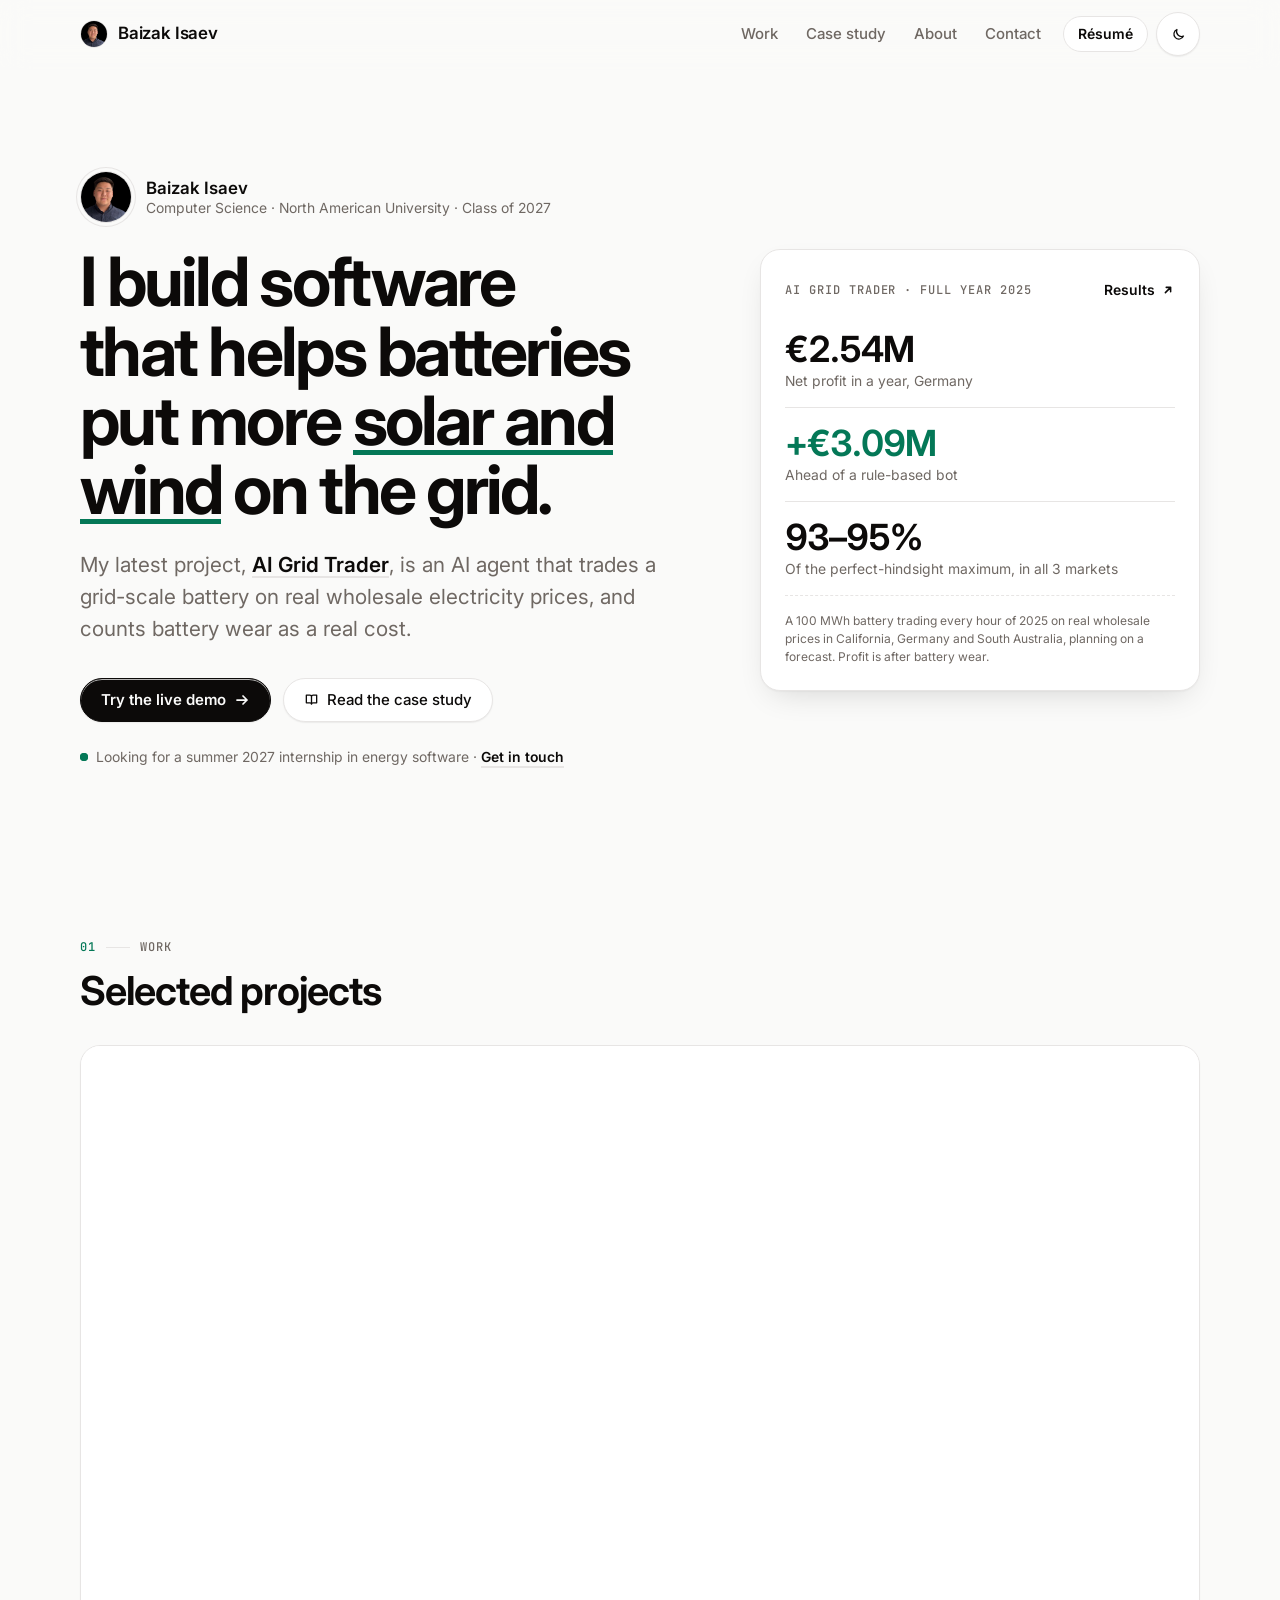
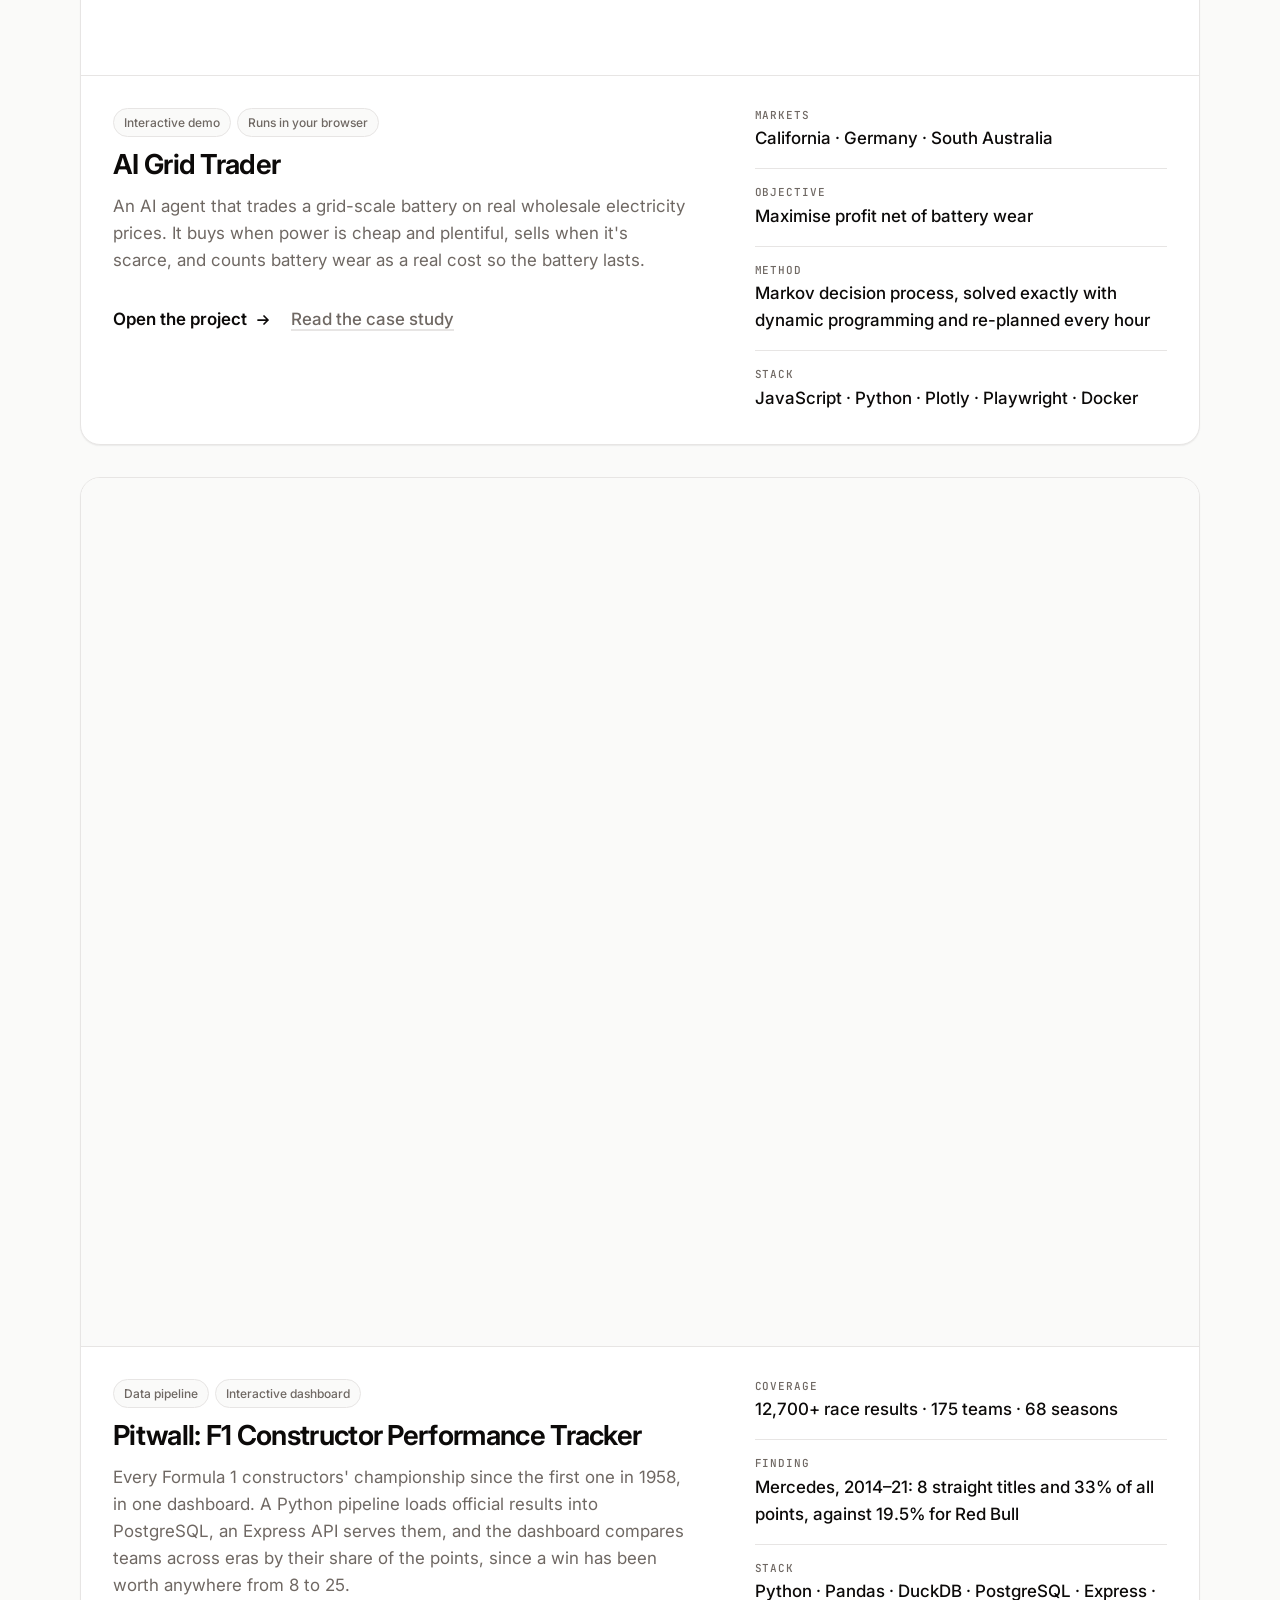
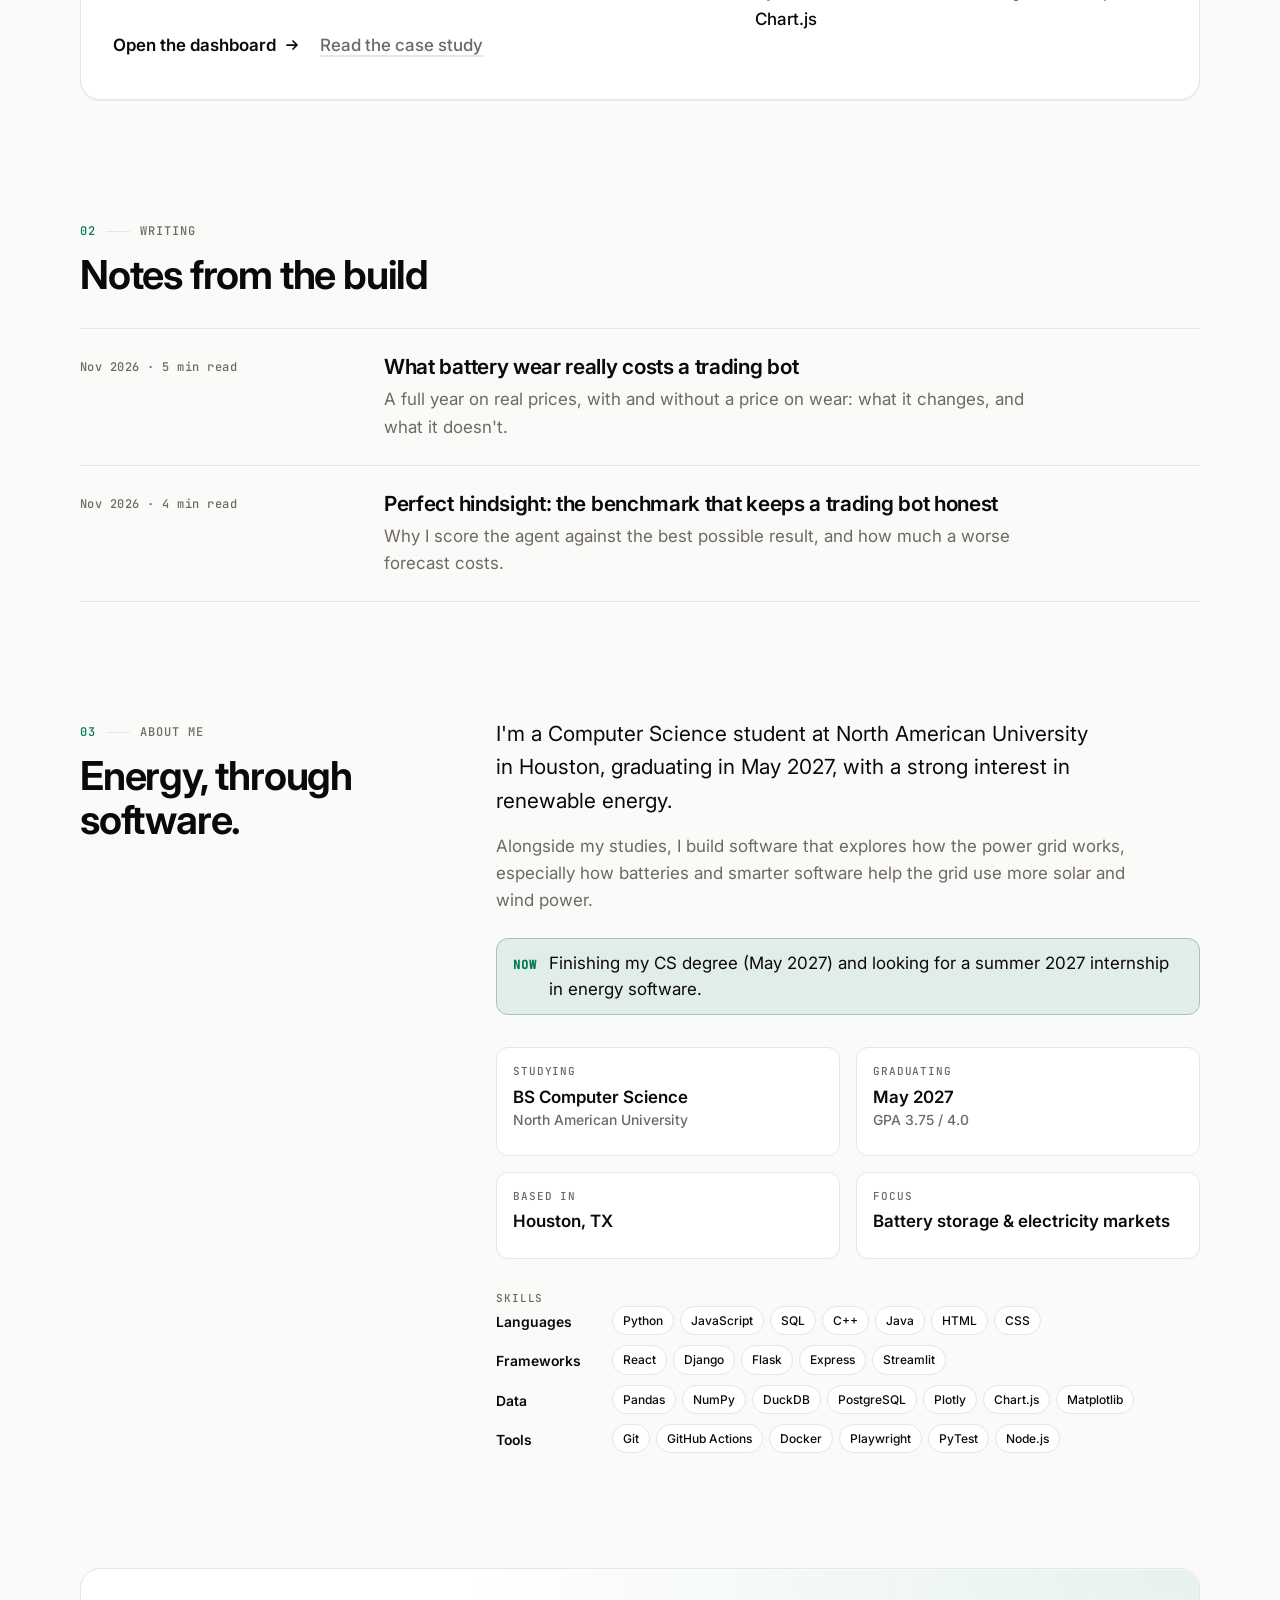
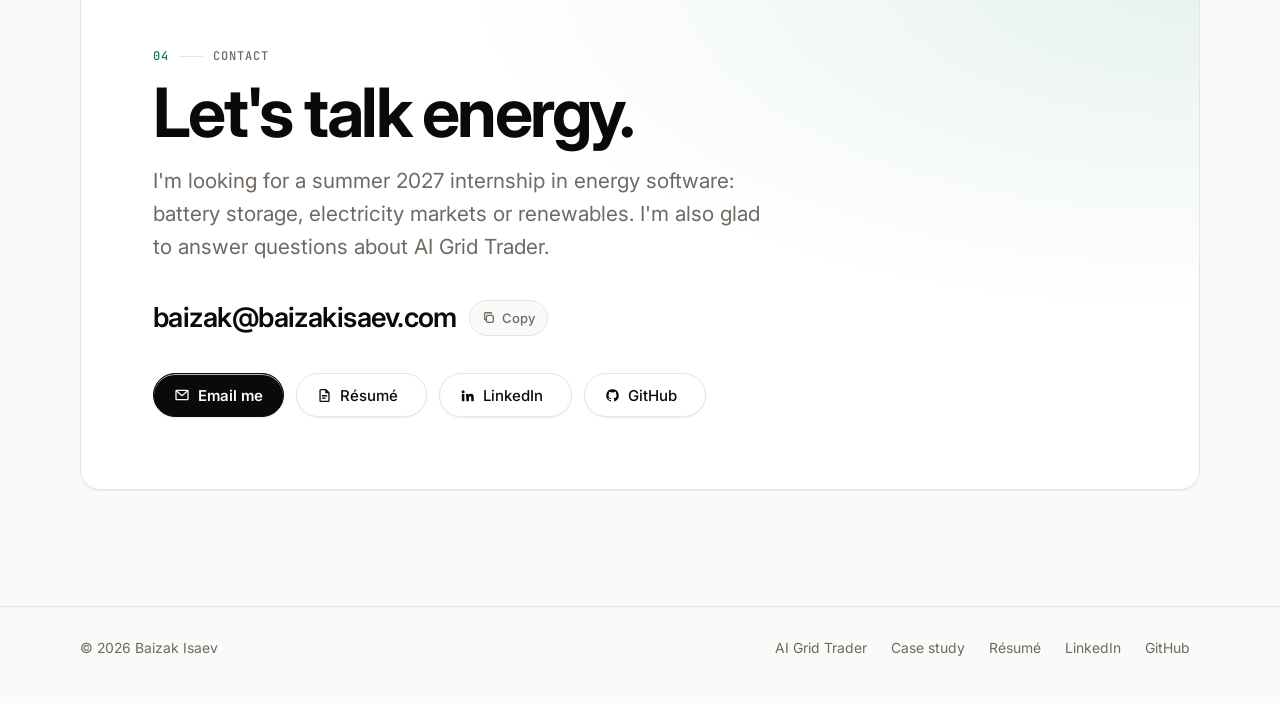
==== commit 5fc8e1bd: "Pitwall in the visitor's theme on the home page and case study Pitwall now has light and dark themes" ====
--- a/index.html
+++ b/index.html
@@ -203,16 +203,22 @@
       <article class="project" data-reveal data-spotlight>
         <div class="project-media project-media--bleed">
           <picture>
-            <source media="(max-width: 640px)" type="image/webp" srcset="assets/img/f1-dashboard-phone.webp?v=__BUILD__" width="1168" height="842">
-            <source media="(max-width: 640px)" srcset="assets/img/f1-dashboard-phone.png?v=__BUILD__" width="1168" height="842">
-            <source type="image/webp" srcset="assets/img/f1-dashboard.webp?v=__BUILD__" width="1956" height="1396">
-            <img src="assets/img/f1-dashboard.png?v=__BUILD__" width="1956" height="1396" loading="lazy" decoding="async" alt="Pitwall dashboard for the 2024 season: championship points, wins and podiums, a points-progression chart and the top-five constructor standings">
+            <source media="(max-width: 640px)" type="image/webp" srcset="assets/img/f1-dashboard-phone.webp?v=__BUILD__" width="1136" height="845">
+            <source media="(max-width: 640px)" srcset="assets/img/f1-dashboard-phone.png?v=__BUILD__" width="1136" height="845">
+            <source type="image/webp" srcset="assets/img/f1-dashboard.webp?v=__BUILD__" width="2272" height="1764">
+            <img class="only-light" src="assets/img/f1-dashboard.png?v=__BUILD__" width="2272" height="1764" loading="lazy" decoding="async" alt="Pitwall dashboard for the 2024 season: championship points, wins and podiums, a points-progression chart and the top-five constructor standings">
           </picture>
-          <!-- Silent loop through five seasons (tools/build_f1_shot.py); the still above is its first frame.
-               Pitwall is dark-only, so both themes get the same video. -->
-          <video class="demo-loop" muted loop playsinline preload="none" width="1956" height="1396" style="--loop-ratio: 1956 / 1396"
+          <picture>
+            <source media="(max-width: 640px)" type="image/webp" srcset="assets/img/f1-dashboard-phone-dark.webp?v=__BUILD__" width="1136" height="845">
+            <source media="(max-width: 640px)" srcset="assets/img/f1-dashboard-phone-dark.png?v=__BUILD__" width="1136" height="845">
+            <source type="image/webp" srcset="assets/img/f1-dashboard-dark.webp?v=__BUILD__" width="2272" height="1764">
+            <img class="only-dark" src="assets/img/f1-dashboard-dark.png?v=__BUILD__" width="2272" height="1764" loading="lazy" decoding="async" alt="Pitwall dashboard for the 2024 season: championship points, wins and podiums, a points-progression chart and the top-five constructor standings">
+          </picture>
+          <!-- Silent loop through five seasons (Pitwall's scripts/build_site_media.py); the still above is its
+               first frame. Pitwall follows the site's theme, so each theme gets its own video and still. -->
+          <video class="demo-loop" muted loop playsinline preload="none" width="2272" height="1764" style="--loop-ratio: 2272 / 1764"
             data-light="assets/video/pitwall-loop.webm?v=__BUILD__" data-light-poster="assets/img/f1-dashboard.png?v=__BUILD__"
-            data-dark="assets/video/pitwall-loop.webm?v=__BUILD__" data-dark-poster="assets/img/f1-dashboard.png?v=__BUILD__"
+            data-dark="assets/video/pitwall-loop-dark.webm?v=__BUILD__" data-dark-poster="assets/img/f1-dashboard-dark.png?v=__BUILD__"
             aria-label="Pitwall's overview stepping through the 2024, 1988, 2002, 2016 and 2023 seasons"></video>
           <button class="loop-toggle" type="button" aria-pressed="false" hidden>
             <svg class="i-pause" viewBox="0 0 16 16" width="14" height="14" aria-hidden="true"><path d="M5 3.5v9M11 3.5v9" stroke="currentColor" stroke-width="2" stroke-linecap="round"/></svg>
--- a/assets/home.css
+++ b/assets/home.css
@@ -353,10 +353,10 @@
 .clip-toggle .i-play, .clip-toggle.is-paused .i-pause { display: none; }
 .clip-toggle.is-paused .i-play { display: block; }
 @media (max-width: 640px) { .clip-video, .clip-toggle { display: none !important; } }
-/* Pitwall's figure (dark-only dashboard): still and clip edge to edge on its own dark background. */
-.cs-figure--bleed .cs-figure-media { background: #111214; }
+/* Pitwall's media fill the frame edge to edge; the frame takes the page's own colour, as Pitwall does in both themes. */
+.cs-figure--bleed .cs-figure-media { background: var(--bg); }
 .cs-figure.cs-figure--bleed img { padding: 0; }
-.cs-figure--bleed .clip-video { left: 0; top: 0; width: 100%; aspect-ratio: 1956 / 1396; background: #111214; }
+.cs-figure--bleed .clip-video { left: 0; top: 0; width: 100%; aspect-ratio: 2272 / 1764; background: var(--bg); }
 
 .project-body-v2 {
   display: grid; grid-template-columns: minmax(0, 7fr) minmax(0, 5fr); gap: var(--space-xl) var(--space-3xl);
@@ -455,7 +455,7 @@
 /* ---------- More projects and the phone crops ---------- */
 .project + .project { margin-top: var(--space-xl); }
 .project-media picture, .cs-figure picture { display: contents; }   /* <source> swaps in the phone crop */
-.project-media.project-media--bleed { background: #111214; }
+.project-media.project-media--bleed { background: var(--bg); }
 /* Demo loop (home.js adds .has-loop when it can play): replaces the screenshots on wider screens. */
 .project-media { position: relative; }
 /* Until it plays, the video sits unseen (still rendered, so every browser decodes it). */
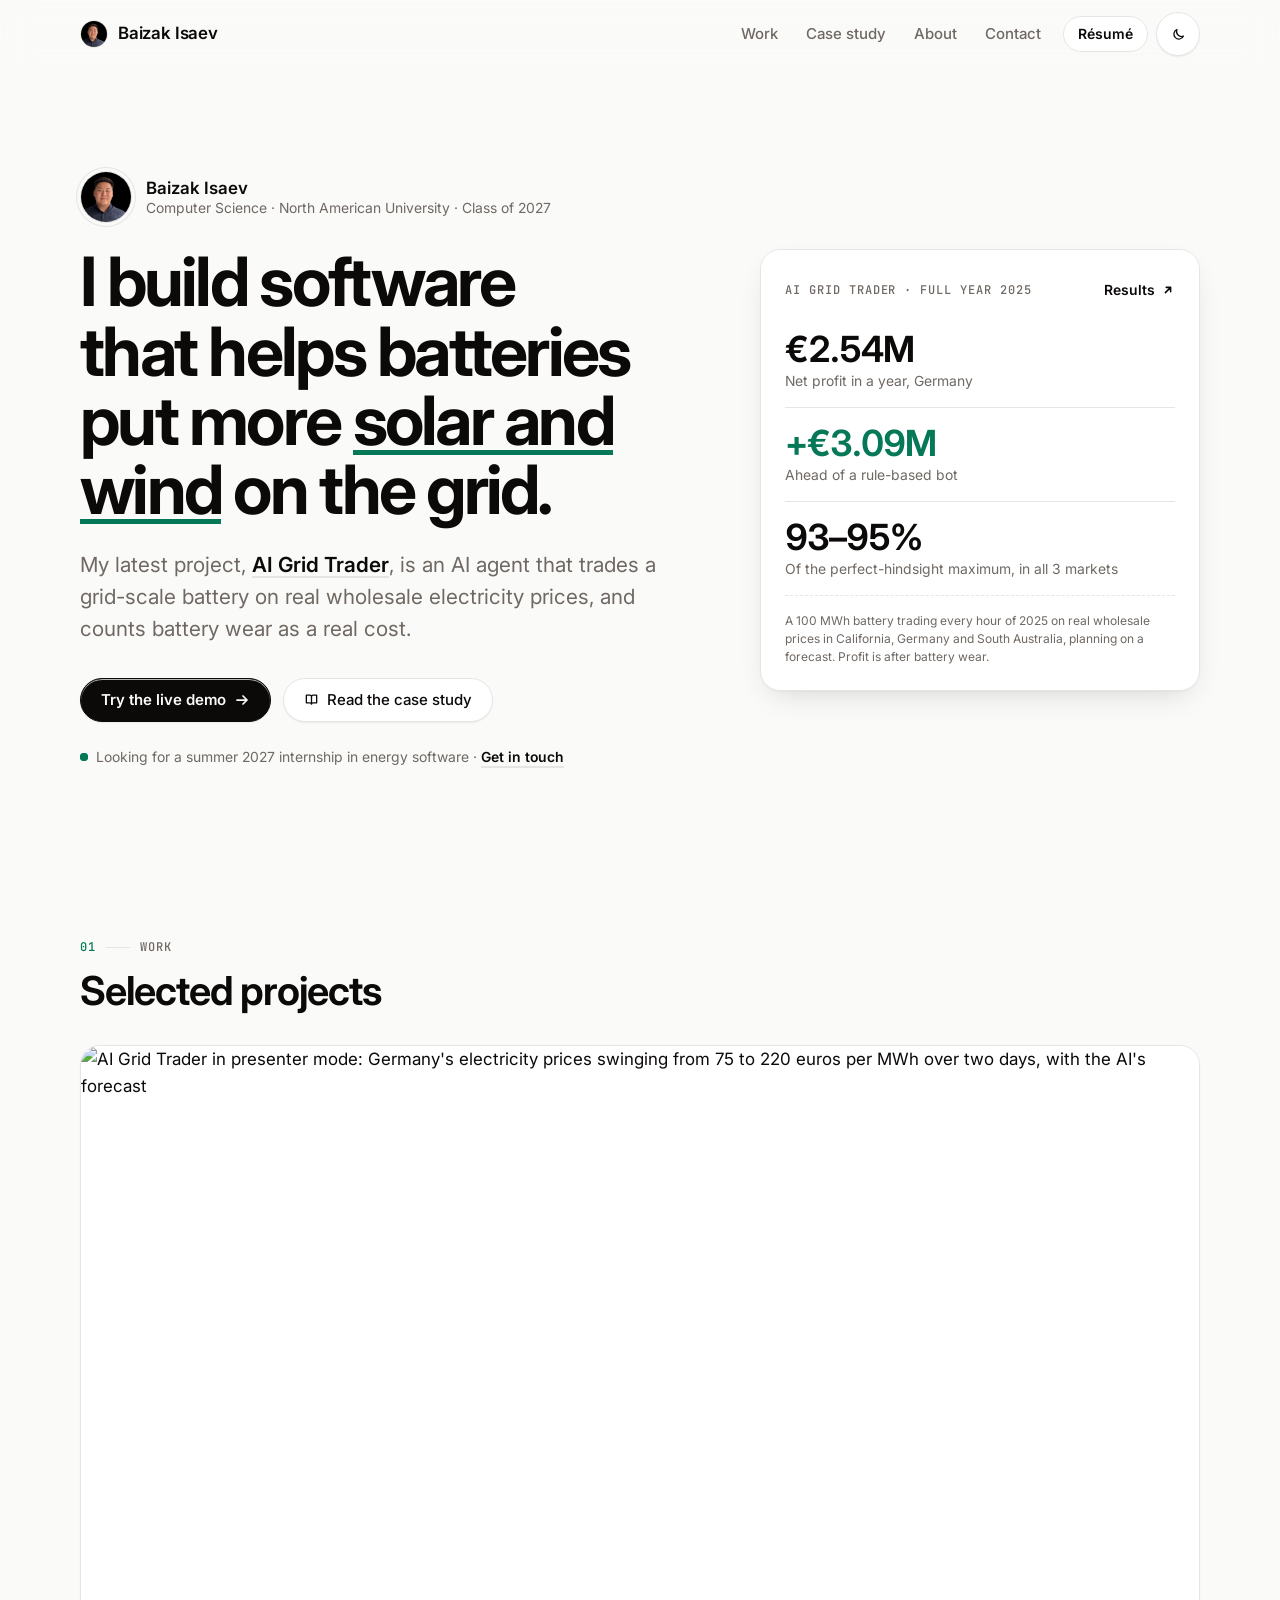
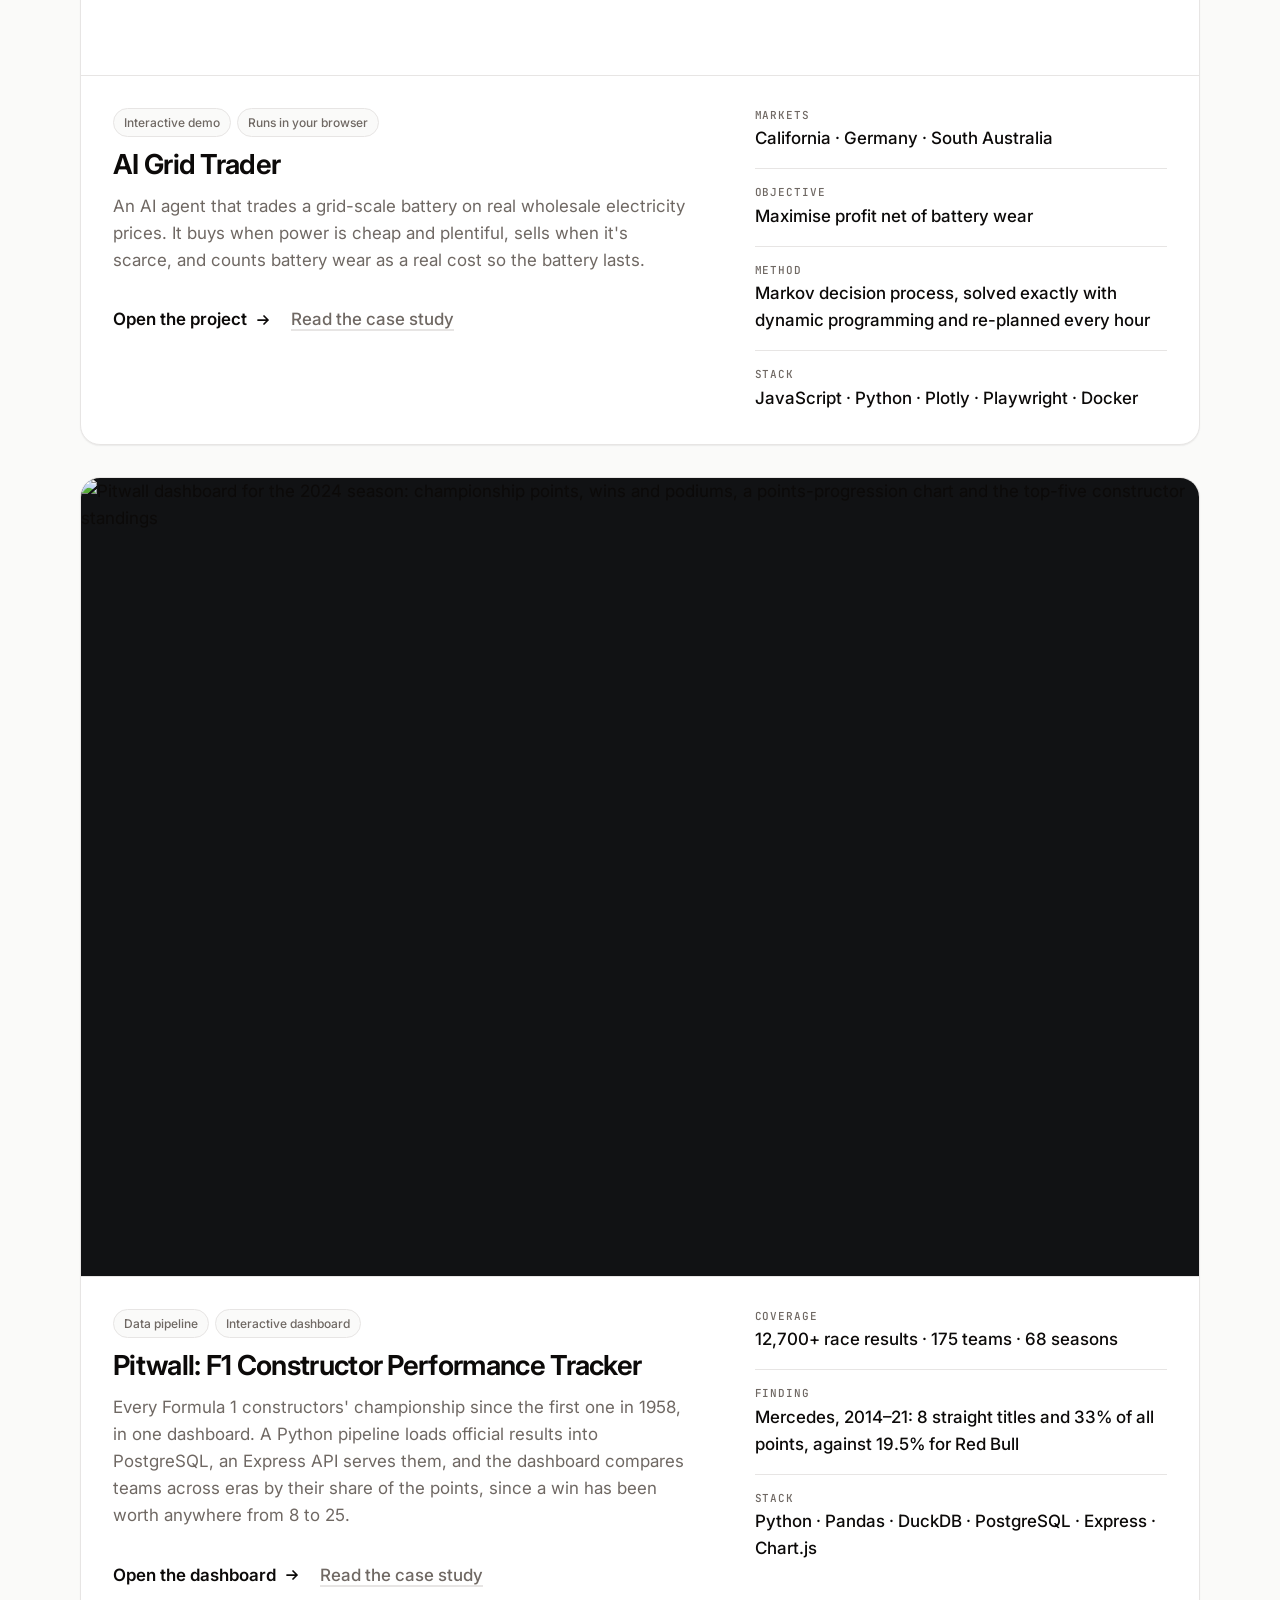
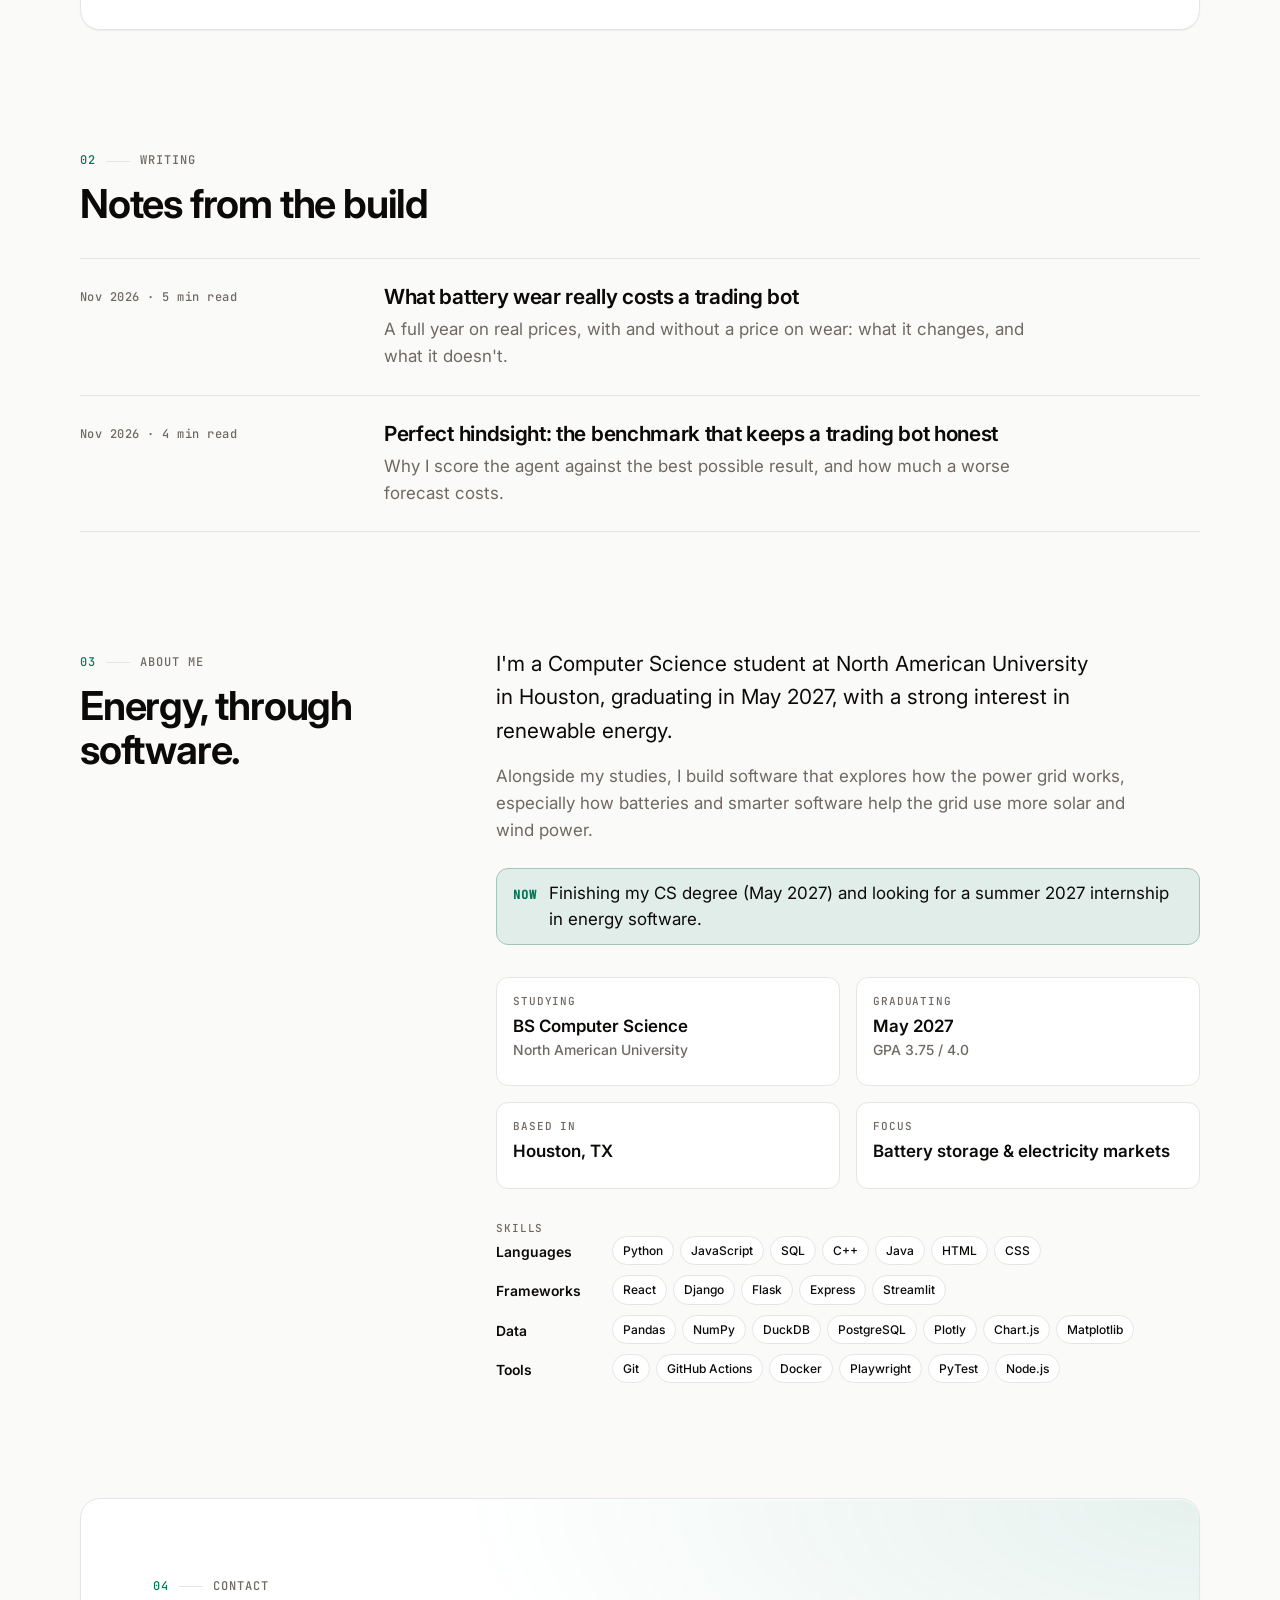
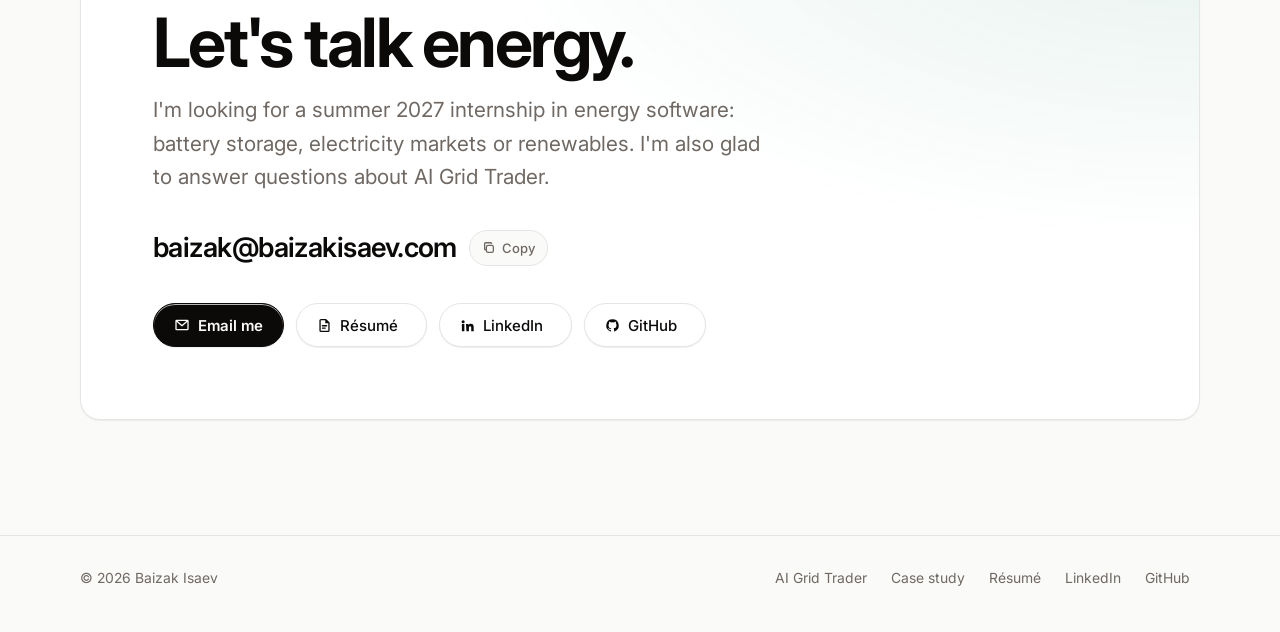
==== commit 815d6c20: "Opt into page transitions inline, so a slow stylesheet can't cancel them The full browser suite fail" ====
--- a/index.html
+++ b/index.html
@@ -46,6 +46,10 @@
   <!-- Self-hosted fonts, fetched early so text swaps once. -->
   <link rel="preload" href="assets/fonts/inter-latin-var.woff2" as="font" type="font/woff2" crossorigin>
   <link rel="preload" href="assets/fonts/jetbrains-mono-latin-500.woff2" as="font" type="font/woff2" crossorigin>
+  <!-- Page transitions (the cross-fade between pages, styled in home.css): opted into here, inline, so
+       Chromium sees the opt-in from the very first frame. Read only from home.css, a slow stylesheet made
+       Chromium cancel the fade the previous page had started and report an InvalidStateError. -->
+  <style>@view-transition{navigation:auto}@media (prefers-reduced-motion:reduce){@view-transition{navigation:none}}</style>
   <link rel="stylesheet" href="assets/style.css?v=__BUILD__">
   <link rel="stylesheet" href="assets/home.css?v=__BUILD__">
 </head>
@@ -203,22 +207,16 @@
       <article class="project" data-reveal data-spotlight>
         <div class="project-media project-media--bleed">
           <picture>
-            <source media="(max-width: 640px)" type="image/webp" srcset="assets/img/f1-dashboard-phone.webp?v=__BUILD__" width="1136" height="845">
-            <source media="(max-width: 640px)" srcset="assets/img/f1-dashboard-phone.png?v=__BUILD__" width="1136" height="845">
-            <source type="image/webp" srcset="assets/img/f1-dashboard.webp?v=__BUILD__" width="2272" height="1764">
-            <img class="only-light" src="assets/img/f1-dashboard.png?v=__BUILD__" width="2272" height="1764" loading="lazy" decoding="async" alt="Pitwall dashboard for the 2024 season: championship points, wins and podiums, a points-progression chart and the top-five constructor standings">
+            <source media="(max-width: 640px)" type="image/webp" srcset="assets/img/f1-dashboard-phone.webp?v=__BUILD__" width="1168" height="842">
+            <source media="(max-width: 640px)" srcset="assets/img/f1-dashboard-phone.png?v=__BUILD__" width="1168" height="842">
+            <source type="image/webp" srcset="assets/img/f1-dashboard.webp?v=__BUILD__" width="1956" height="1396">
+            <img src="assets/img/f1-dashboard.png?v=__BUILD__" width="1956" height="1396" loading="lazy" decoding="async" alt="Pitwall dashboard for the 2024 season: championship points, wins and podiums, a points-progression chart and the top-five constructor standings">
           </picture>
-          <picture>
-            <source media="(max-width: 640px)" type="image/webp" srcset="assets/img/f1-dashboard-phone-dark.webp?v=__BUILD__" width="1136" height="845">
-            <source media="(max-width: 640px)" srcset="assets/img/f1-dashboard-phone-dark.png?v=__BUILD__" width="1136" height="845">
-            <source type="image/webp" srcset="assets/img/f1-dashboard-dark.webp?v=__BUILD__" width="2272" height="1764">
-            <img class="only-dark" src="assets/img/f1-dashboard-dark.png?v=__BUILD__" width="2272" height="1764" loading="lazy" decoding="async" alt="Pitwall dashboard for the 2024 season: championship points, wins and podiums, a points-progression chart and the top-five constructor standings">
-          </picture>
-          <!-- Silent loop through five seasons (Pitwall's scripts/build_site_media.py); the still above is its
-               first frame. Pitwall follows the site's theme, so each theme gets its own video and still. -->
-          <video class="demo-loop" muted loop playsinline preload="none" width="2272" height="1764" style="--loop-ratio: 2272 / 1764"
+          <!-- Silent loop through five seasons (tools/build_f1_shot.py); the still above is its first frame.
+               Pitwall is dark-only, so both themes get the same video. -->
+          <video class="demo-loop" muted loop playsinline preload="none" width="1956" height="1396" style="--loop-ratio: 1956 / 1396"
             data-light="assets/video/pitwall-loop.webm?v=__BUILD__" data-light-poster="assets/img/f1-dashboard.png?v=__BUILD__"
-            data-dark="assets/video/pitwall-loop-dark.webm?v=__BUILD__" data-dark-poster="assets/img/f1-dashboard-dark.png?v=__BUILD__"
+            data-dark="assets/video/pitwall-loop.webm?v=__BUILD__" data-dark-poster="assets/img/f1-dashboard.png?v=__BUILD__"
             aria-label="Pitwall's overview stepping through the 2024, 1988, 2002, 2016 and 2023 seasons"></video>
           <button class="loop-toggle" type="button" aria-pressed="false" hidden>
             <svg class="i-pause" viewBox="0 0 16 16" width="14" height="14" aria-hidden="true"><path d="M5 3.5v9M11 3.5v9" stroke="currentColor" stroke-width="2" stroke-linecap="round"/></svg>
--- a/assets/home.css
+++ b/assets/home.css
@@ -353,10 +353,10 @@
 .clip-toggle .i-play, .clip-toggle.is-paused .i-pause { display: none; }
 .clip-toggle.is-paused .i-play { display: block; }
 @media (max-width: 640px) { .clip-video, .clip-toggle { display: none !important; } }
-/* Pitwall's media fill the frame edge to edge; the frame takes the page's own colour, as Pitwall does in both themes. */
-.cs-figure--bleed .cs-figure-media { background: var(--bg); }
+/* Pitwall's figure (dark-only dashboard): still and clip edge to edge on its own dark background. */
+.cs-figure--bleed .cs-figure-media { background: #111214; }
 .cs-figure.cs-figure--bleed img { padding: 0; }
-.cs-figure--bleed .clip-video { left: 0; top: 0; width: 100%; aspect-ratio: 2272 / 1764; background: var(--bg); }
+.cs-figure--bleed .clip-video { left: 0; top: 0; width: 100%; aspect-ratio: 1956 / 1396; background: #111214; }
 
 .project-body-v2 {
   display: grid; grid-template-columns: minmax(0, 7fr) minmax(0, 5fr); gap: var(--space-xl) var(--space-3xl);
@@ -455,7 +455,7 @@
 /* ---------- More projects and the phone crops ---------- */
 .project + .project { margin-top: var(--space-xl); }
 .project-media picture, .cs-figure picture { display: contents; }   /* <source> swaps in the phone crop */
-.project-media.project-media--bleed { background: var(--bg); }
+.project-media.project-media--bleed { background: #111214; }
 /* Demo loop (home.js adds .has-loop when it can play): replaces the screenshots on wider screens. */
 .project-media { position: relative; }
 /* Until it plays, the video sits unseen (still rendered, so every browser decodes it). */
@@ -748,7 +748,10 @@
 @keyframes underline  { from { background-size: 0% 0.08em; } }
 
 /* ---------- Page transitions: a quick cross-fade between pages of the site (Chrome, Edge, Safari 18.2+;
-   other browsers just navigate). The portfolio header is shared, so it stays put while the page changes. */
+   other browsers just navigate). The portfolio header is shared, so it stays put while the page changes.
+   The opt-in itself must also be inline in each page's <head> (see index.html): Chromium decides it before
+   a slow stylesheet such as this one has applied, then cancels the fade and reports an InvalidStateError.
+   It stays here too, for any page that has not added the inline rule yet. */
 @view-transition { navigation: auto; }
 ::view-transition-old(root), ::view-transition-new(root) { animation-duration: 220ms; animation-timing-function: var(--ease-out); }
 .about-page .site-header { view-transition-name: site-header; }
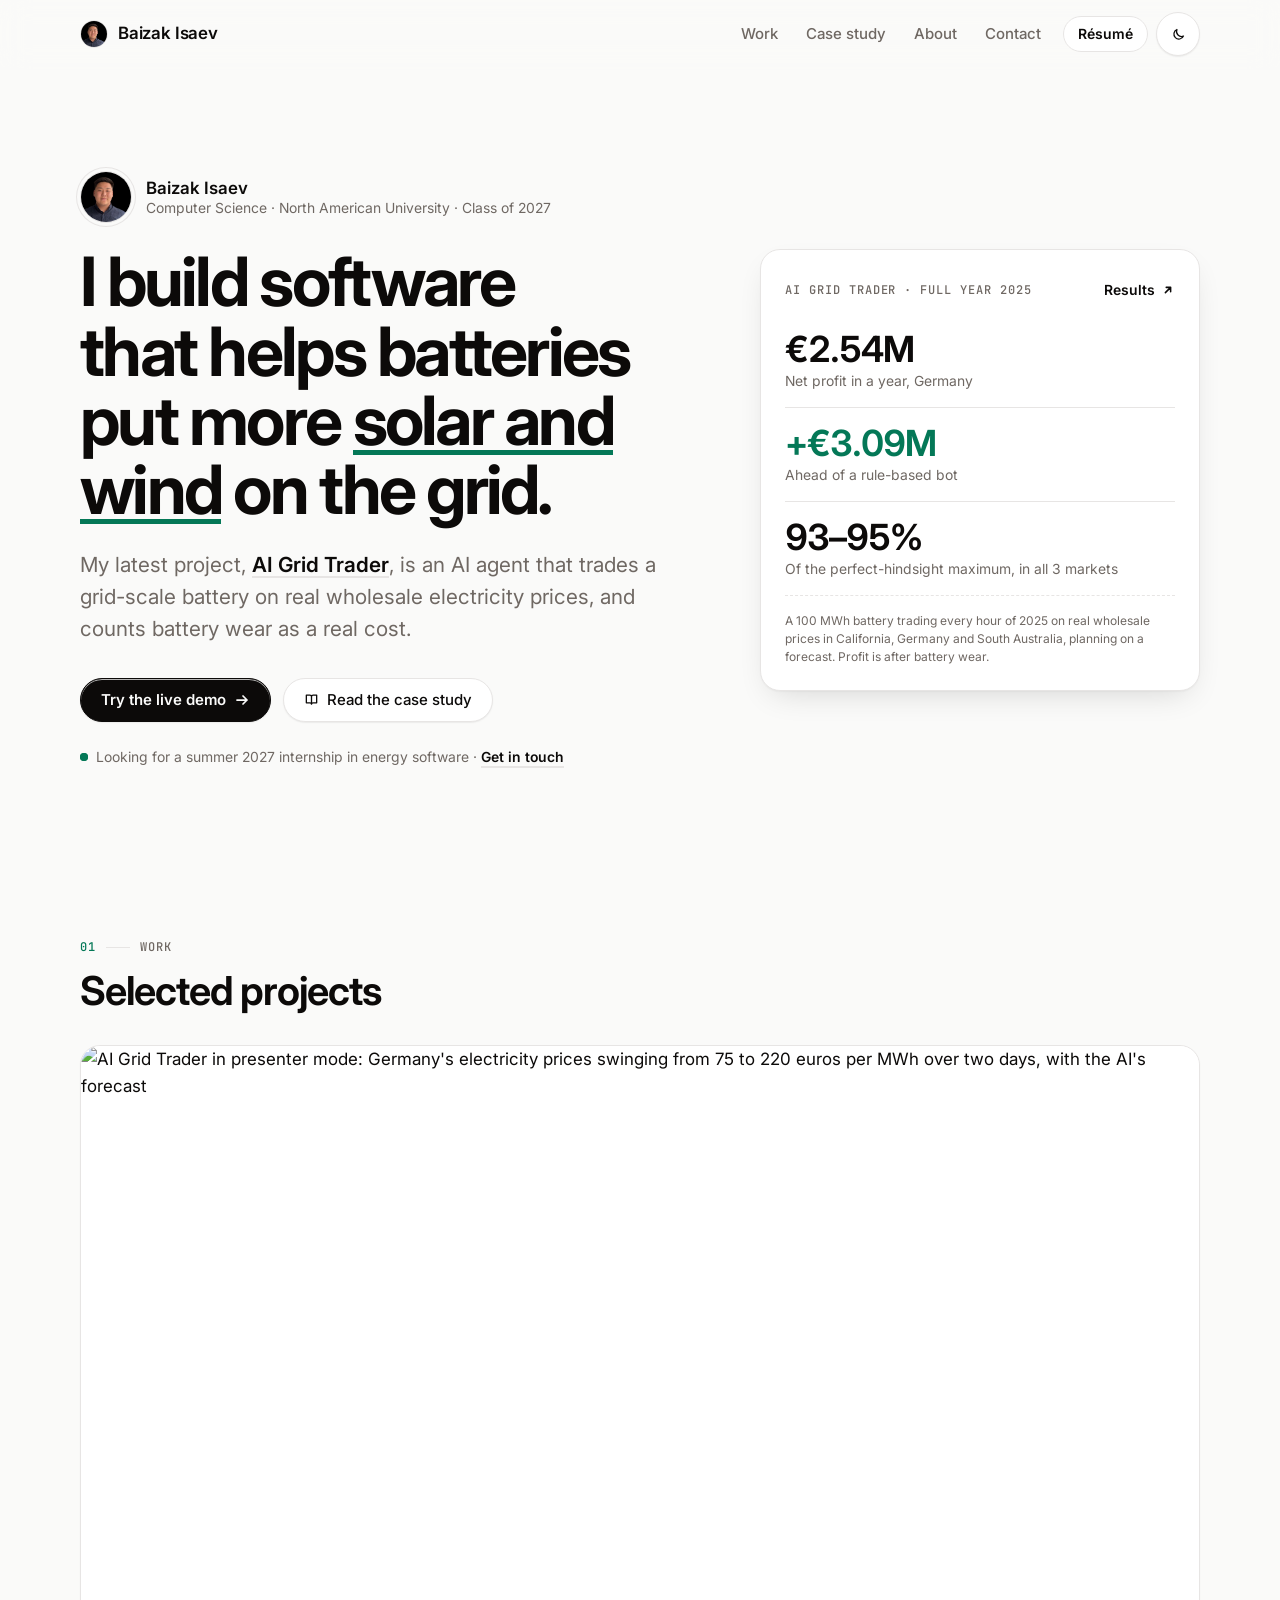
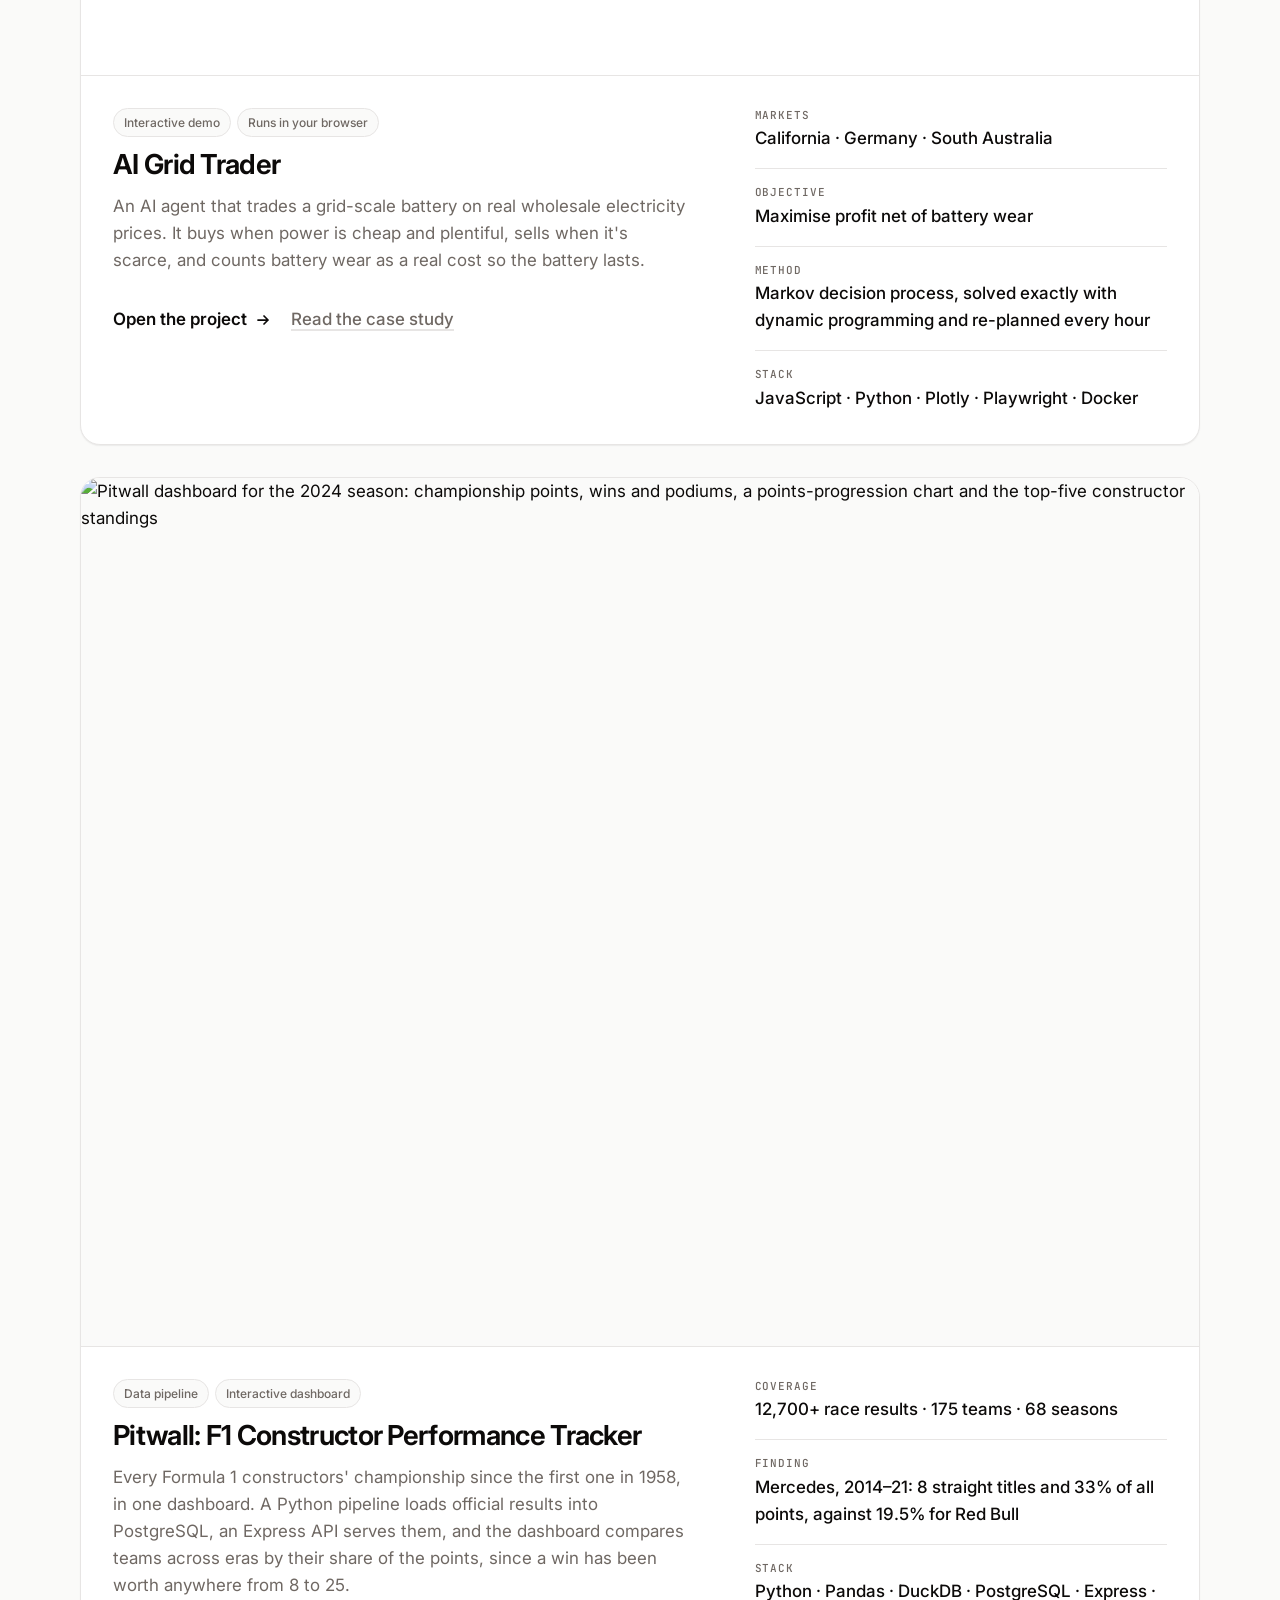
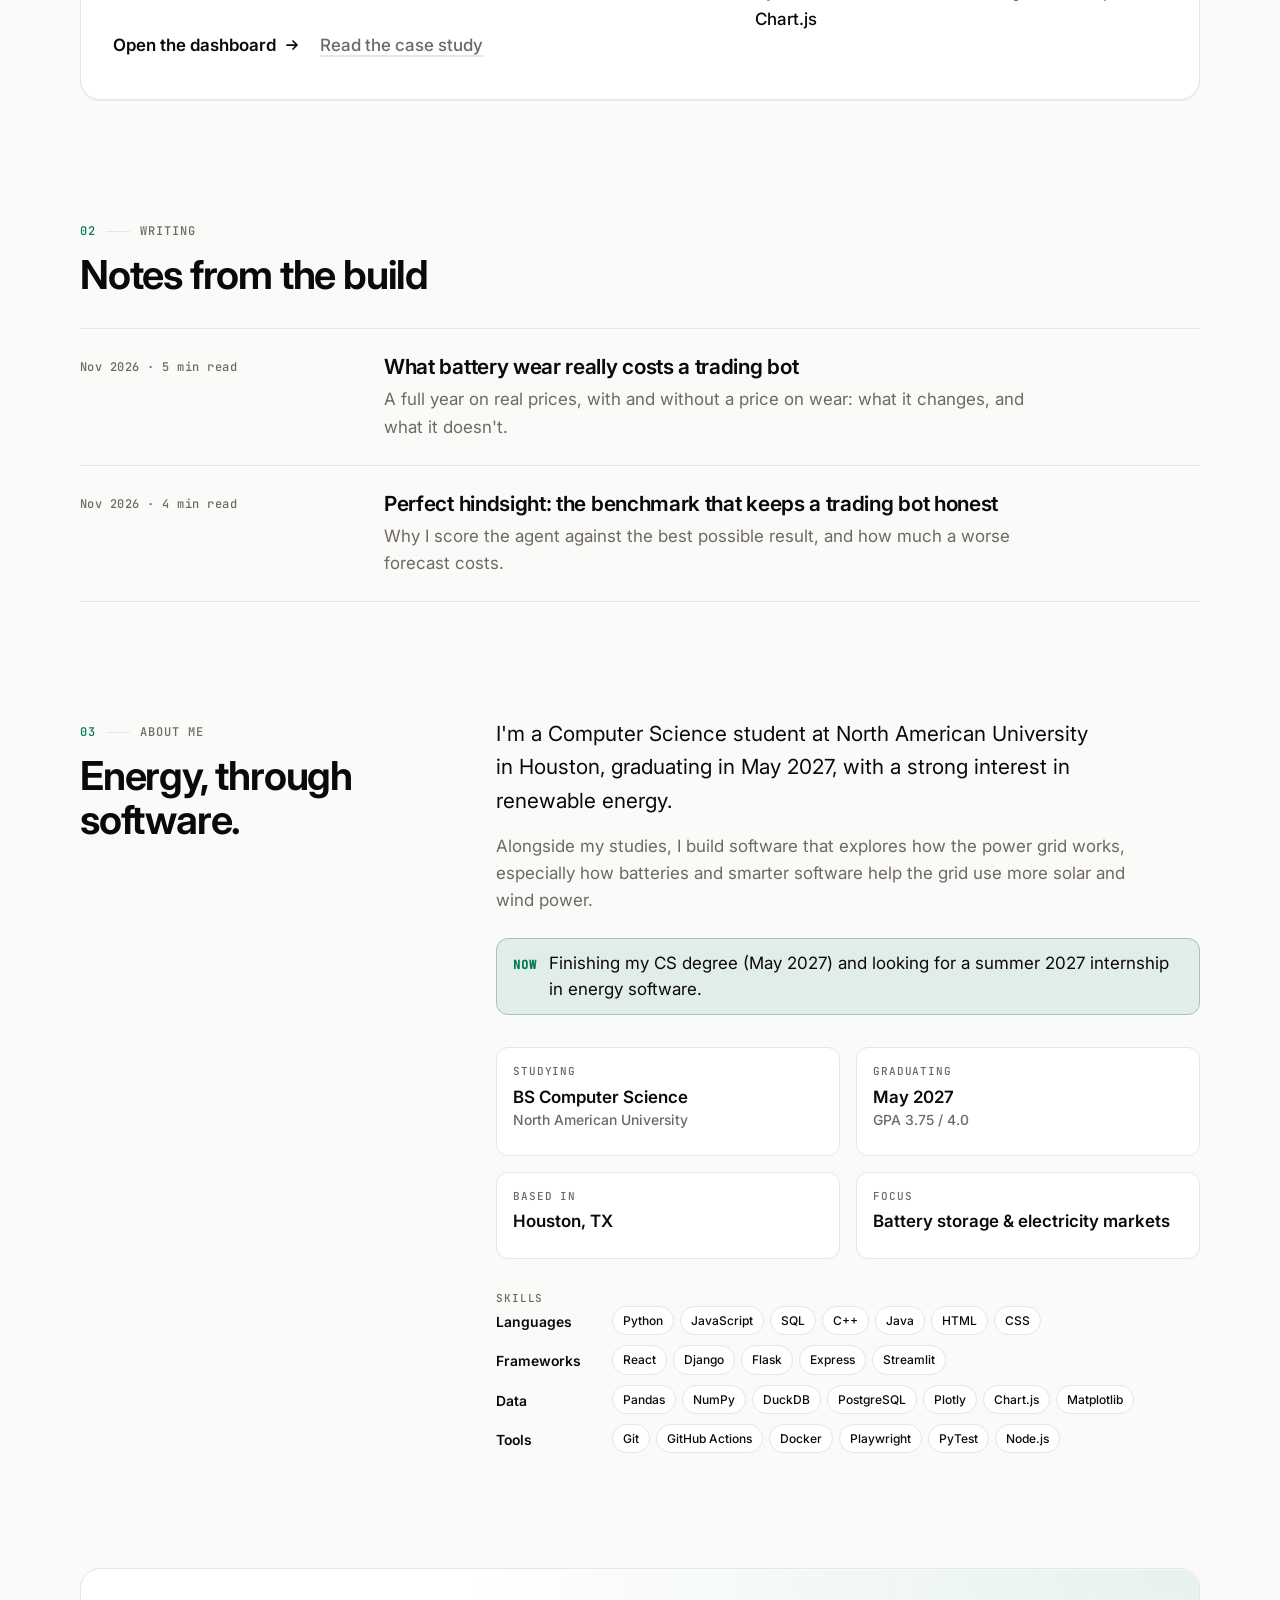
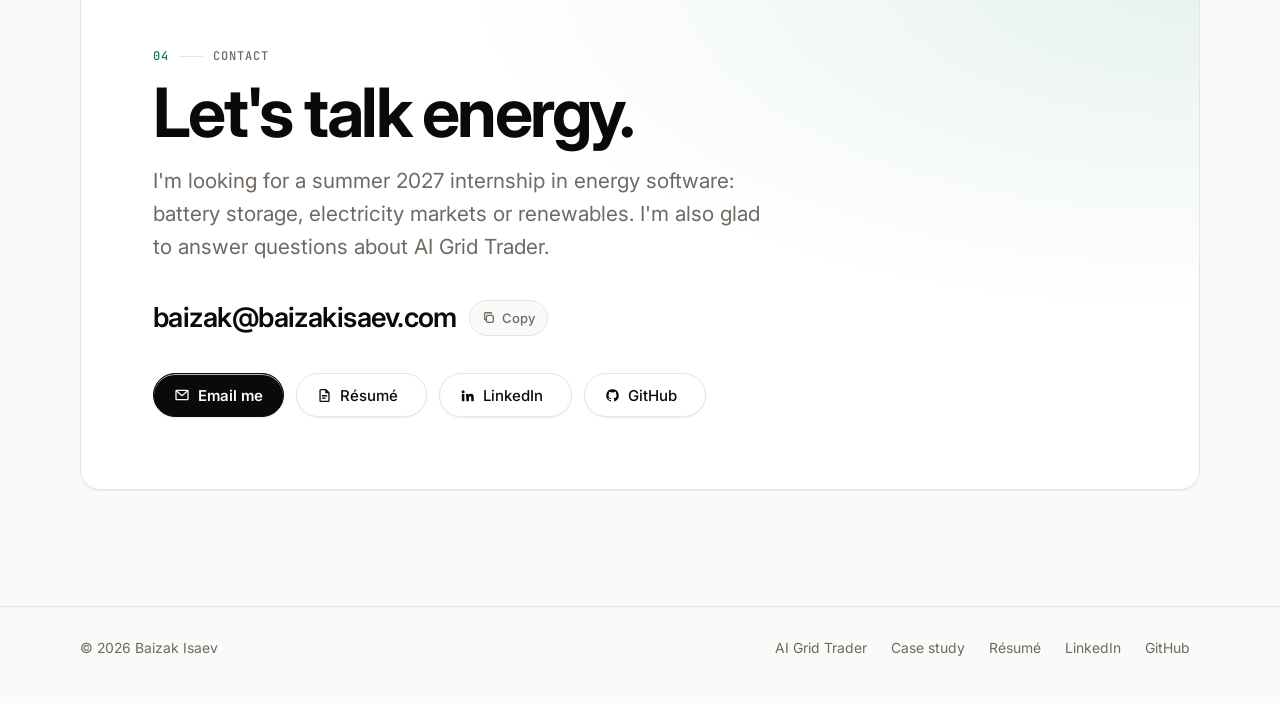
==== commit 7e091cb0: "Merge main and re-sync Pitwall from master (f0644ee) Co-Authored-By: Claude Opus 5.5 <noreply@anthro" ====
--- a/index.html
+++ b/index.html
@@ -207,16 +207,22 @@
       <article class="project" data-reveal data-spotlight>
         <div class="project-media project-media--bleed">
           <picture>
-            <source media="(max-width: 640px)" type="image/webp" srcset="assets/img/f1-dashboard-phone.webp?v=__BUILD__" width="1168" height="842">
-            <source media="(max-width: 640px)" srcset="assets/img/f1-dashboard-phone.png?v=__BUILD__" width="1168" height="842">
-            <source type="image/webp" srcset="assets/img/f1-dashboard.webp?v=__BUILD__" width="1956" height="1396">
-            <img src="assets/img/f1-dashboard.png?v=__BUILD__" width="1956" height="1396" loading="lazy" decoding="async" alt="Pitwall dashboard for the 2024 season: championship points, wins and podiums, a points-progression chart and the top-five constructor standings">
+            <source media="(max-width: 640px)" type="image/webp" srcset="assets/img/f1-dashboard-phone.webp?v=__BUILD__" width="1136" height="845">
+            <source media="(max-width: 640px)" srcset="assets/img/f1-dashboard-phone.png?v=__BUILD__" width="1136" height="845">
+            <source type="image/webp" srcset="assets/img/f1-dashboard.webp?v=__BUILD__" width="2272" height="1764">
+            <img class="only-light" src="assets/img/f1-dashboard.png?v=__BUILD__" width="2272" height="1764" loading="lazy" decoding="async" alt="Pitwall dashboard for the 2024 season: championship points, wins and podiums, a points-progression chart and the top-five constructor standings">
           </picture>
-          <!-- Silent loop through five seasons (tools/build_f1_shot.py); the still above is its first frame.
-               Pitwall is dark-only, so both themes get the same video. -->
-          <video class="demo-loop" muted loop playsinline preload="none" width="1956" height="1396" style="--loop-ratio: 1956 / 1396"
+          <picture>
+            <source media="(max-width: 640px)" type="image/webp" srcset="assets/img/f1-dashboard-phone-dark.webp?v=__BUILD__" width="1136" height="845">
+            <source media="(max-width: 640px)" srcset="assets/img/f1-dashboard-phone-dark.png?v=__BUILD__" width="1136" height="845">
+            <source type="image/webp" srcset="assets/img/f1-dashboard-dark.webp?v=__BUILD__" width="2272" height="1764">
+            <img class="only-dark" src="assets/img/f1-dashboard-dark.png?v=__BUILD__" width="2272" height="1764" loading="lazy" decoding="async" alt="Pitwall dashboard for the 2024 season: championship points, wins and podiums, a points-progression chart and the top-five constructor standings">
+          </picture>
+          <!-- Silent loop through five seasons (Pitwall's scripts/build_site_media.py); the still above is its
+               first frame. Pitwall follows the site's theme, so each theme gets its own video and still. -->
+          <video class="demo-loop" muted loop playsinline preload="none" width="2272" height="1764" style="--loop-ratio: 2272 / 1764"
             data-light="assets/video/pitwall-loop.webm?v=__BUILD__" data-light-poster="assets/img/f1-dashboard.png?v=__BUILD__"
-            data-dark="assets/video/pitwall-loop.webm?v=__BUILD__" data-dark-poster="assets/img/f1-dashboard.png?v=__BUILD__"
+            data-dark="assets/video/pitwall-loop-dark.webm?v=__BUILD__" data-dark-poster="assets/img/f1-dashboard-dark.png?v=__BUILD__"
             aria-label="Pitwall's overview stepping through the 2024, 1988, 2002, 2016 and 2023 seasons"></video>
           <button class="loop-toggle" type="button" aria-pressed="false" hidden>
             <svg class="i-pause" viewBox="0 0 16 16" width="14" height="14" aria-hidden="true"><path d="M5 3.5v9M11 3.5v9" stroke="currentColor" stroke-width="2" stroke-linecap="round"/></svg>
--- a/assets/home.css
+++ b/assets/home.css
@@ -353,10 +353,10 @@
 .clip-toggle .i-play, .clip-toggle.is-paused .i-pause { display: none; }
 .clip-toggle.is-paused .i-play { display: block; }
 @media (max-width: 640px) { .clip-video, .clip-toggle { display: none !important; } }
-/* Pitwall's figure (dark-only dashboard): still and clip edge to edge on its own dark background. */
-.cs-figure--bleed .cs-figure-media { background: #111214; }
+/* Pitwall's media fill the frame edge to edge; the frame takes the page's own colour, as Pitwall does in both themes. */
+.cs-figure--bleed .cs-figure-media { background: var(--bg); }
 .cs-figure.cs-figure--bleed img { padding: 0; }
-.cs-figure--bleed .clip-video { left: 0; top: 0; width: 100%; aspect-ratio: 1956 / 1396; background: #111214; }
+.cs-figure--bleed .clip-video { left: 0; top: 0; width: 100%; aspect-ratio: 2272 / 1764; background: var(--bg); }
 
 .project-body-v2 {
   display: grid; grid-template-columns: minmax(0, 7fr) minmax(0, 5fr); gap: var(--space-xl) var(--space-3xl);
@@ -455,7 +455,7 @@
 /* ---------- More projects and the phone crops ---------- */
 .project + .project { margin-top: var(--space-xl); }
 .project-media picture, .cs-figure picture { display: contents; }   /* <source> swaps in the phone crop */
-.project-media.project-media--bleed { background: #111214; }
+.project-media.project-media--bleed { background: var(--bg); }
 /* Demo loop (home.js adds .has-loop when it can play): replaces the screenshots on wider screens. */
 .project-media { position: relative; }
 /* Until it plays, the video sits unseen (still rendered, so every browser decodes it). */
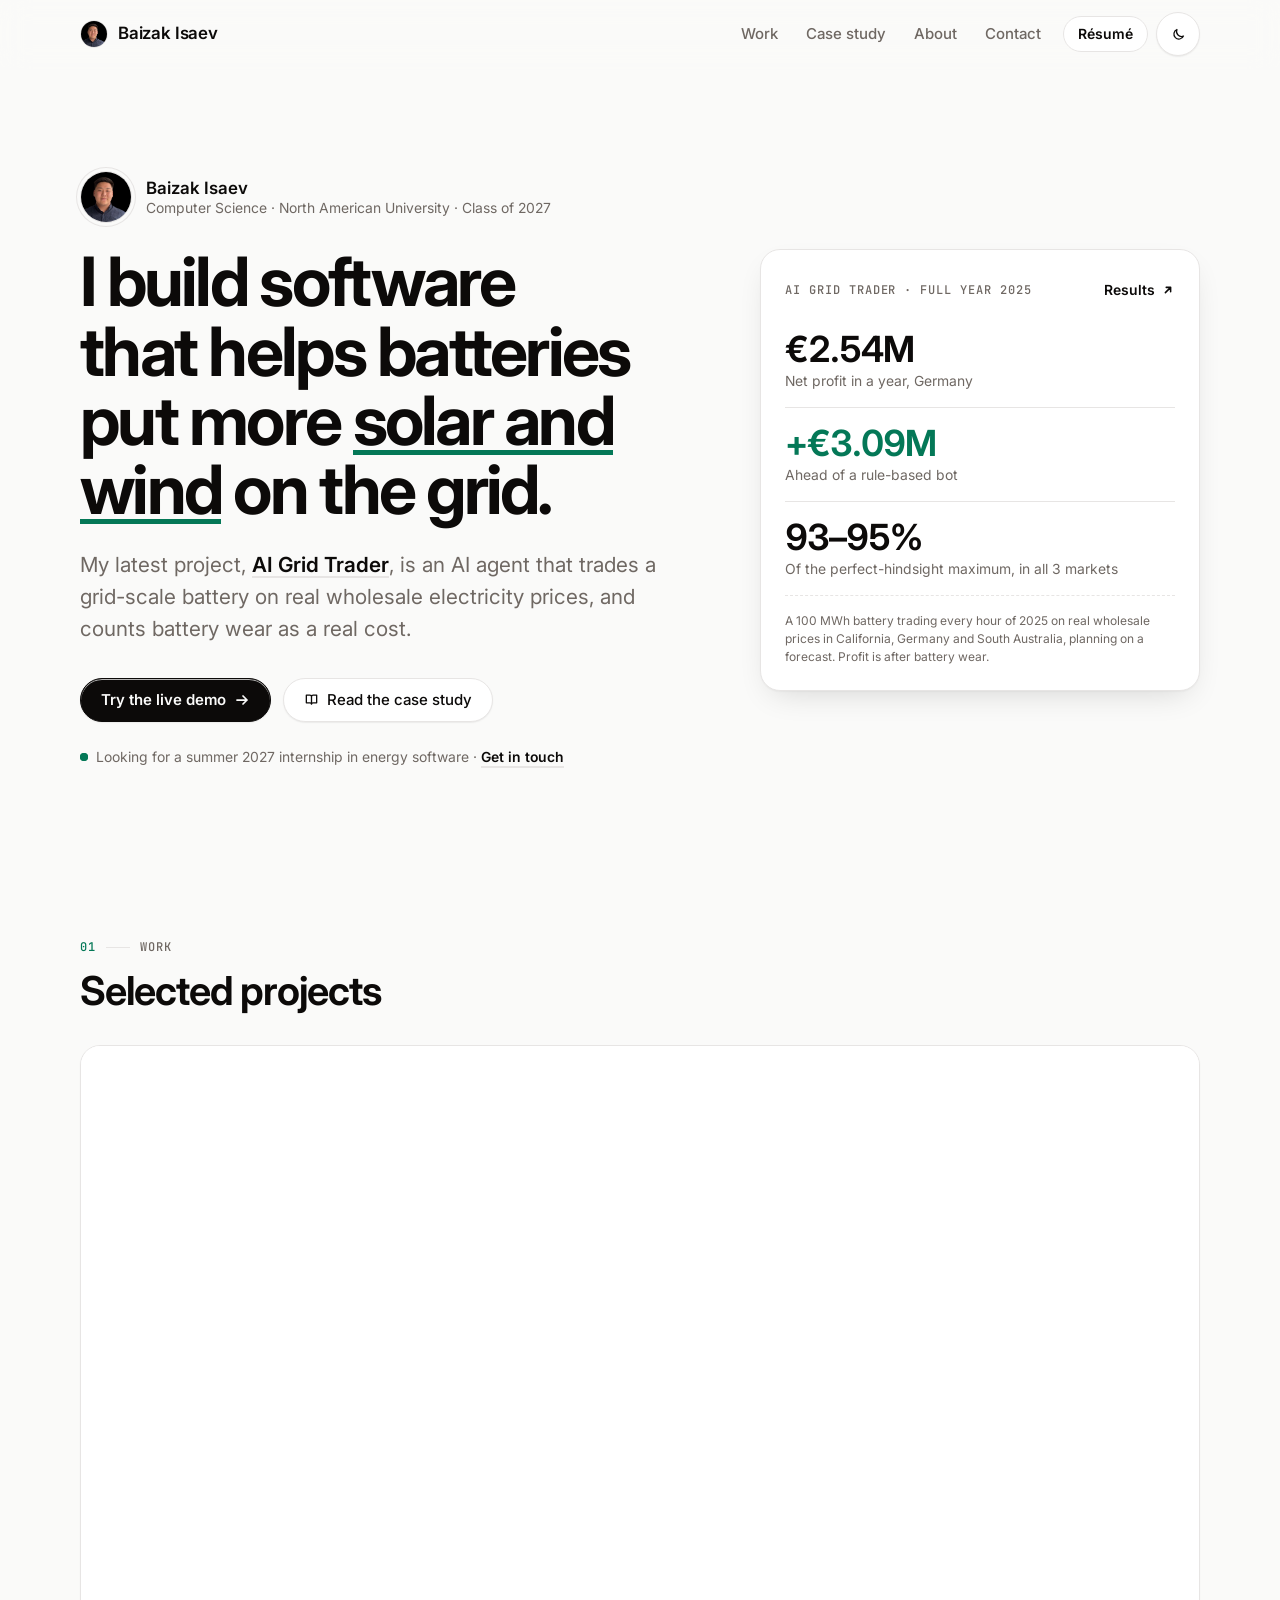
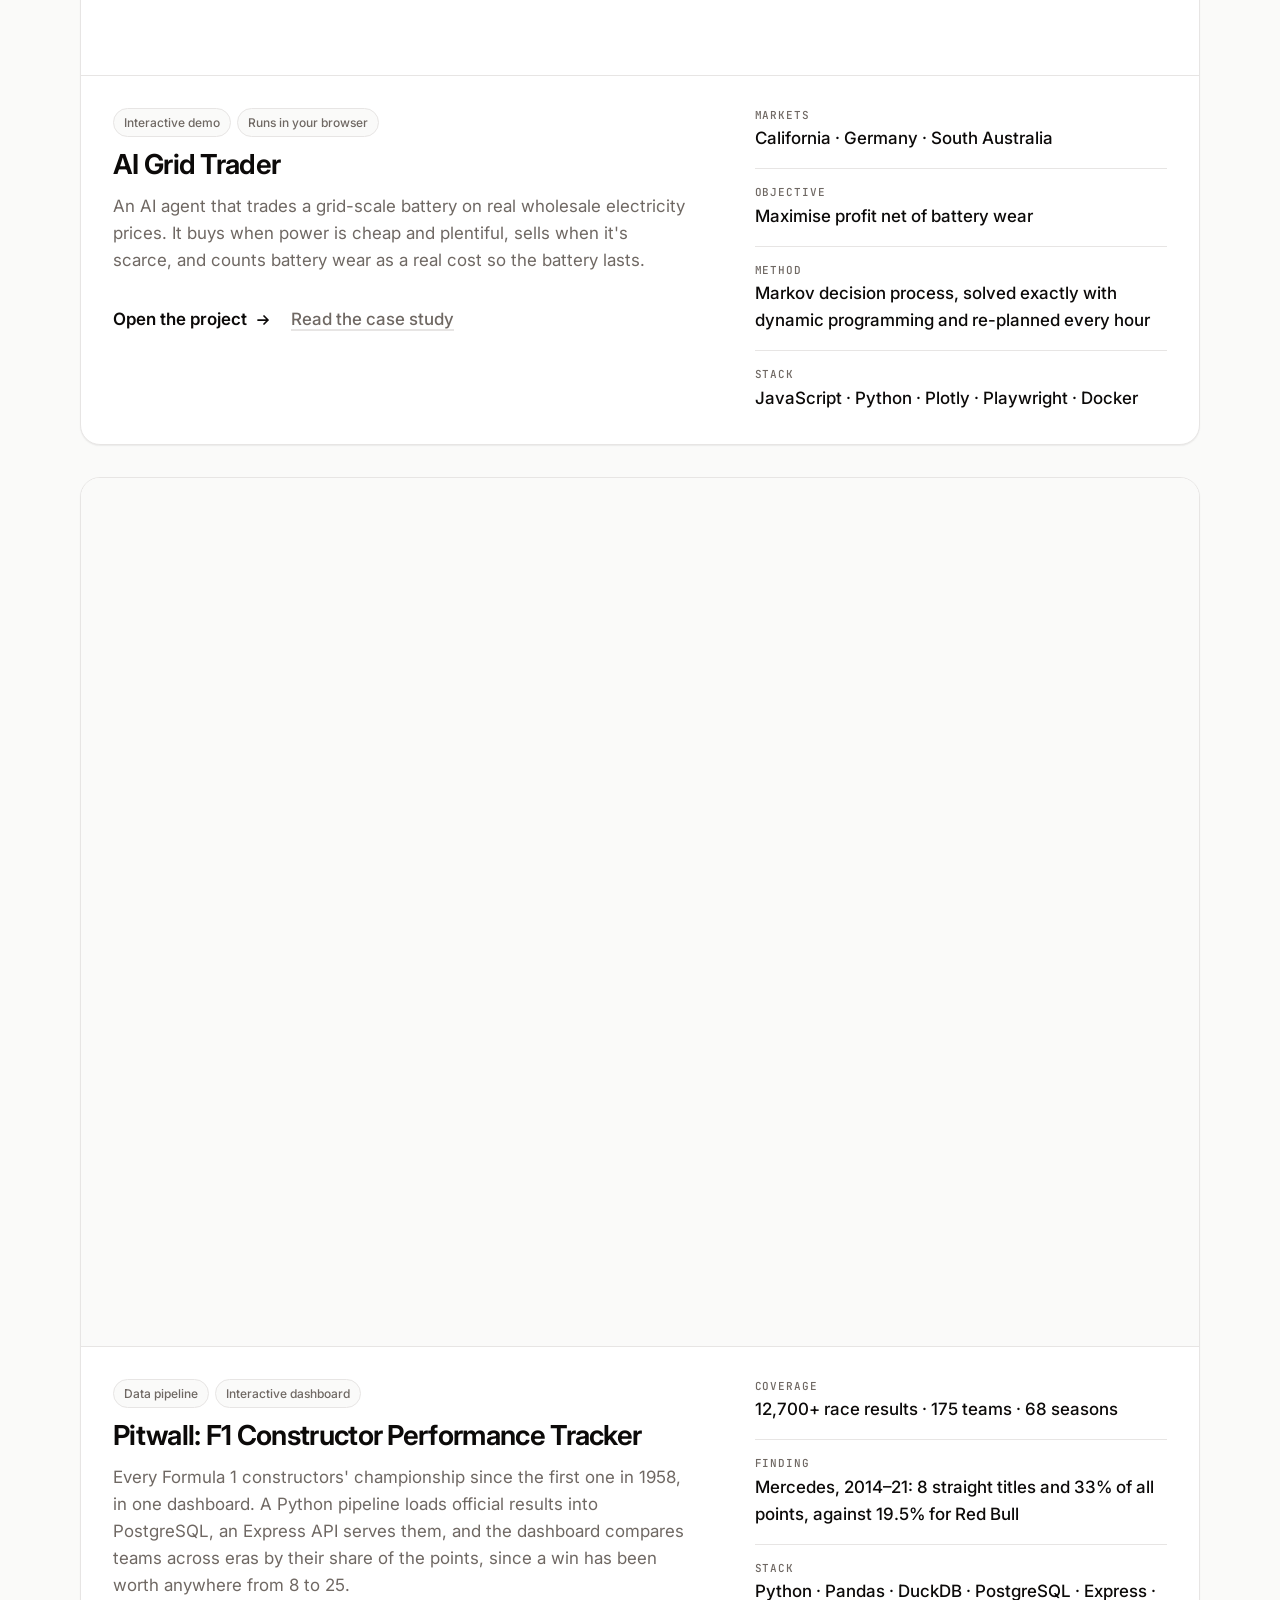
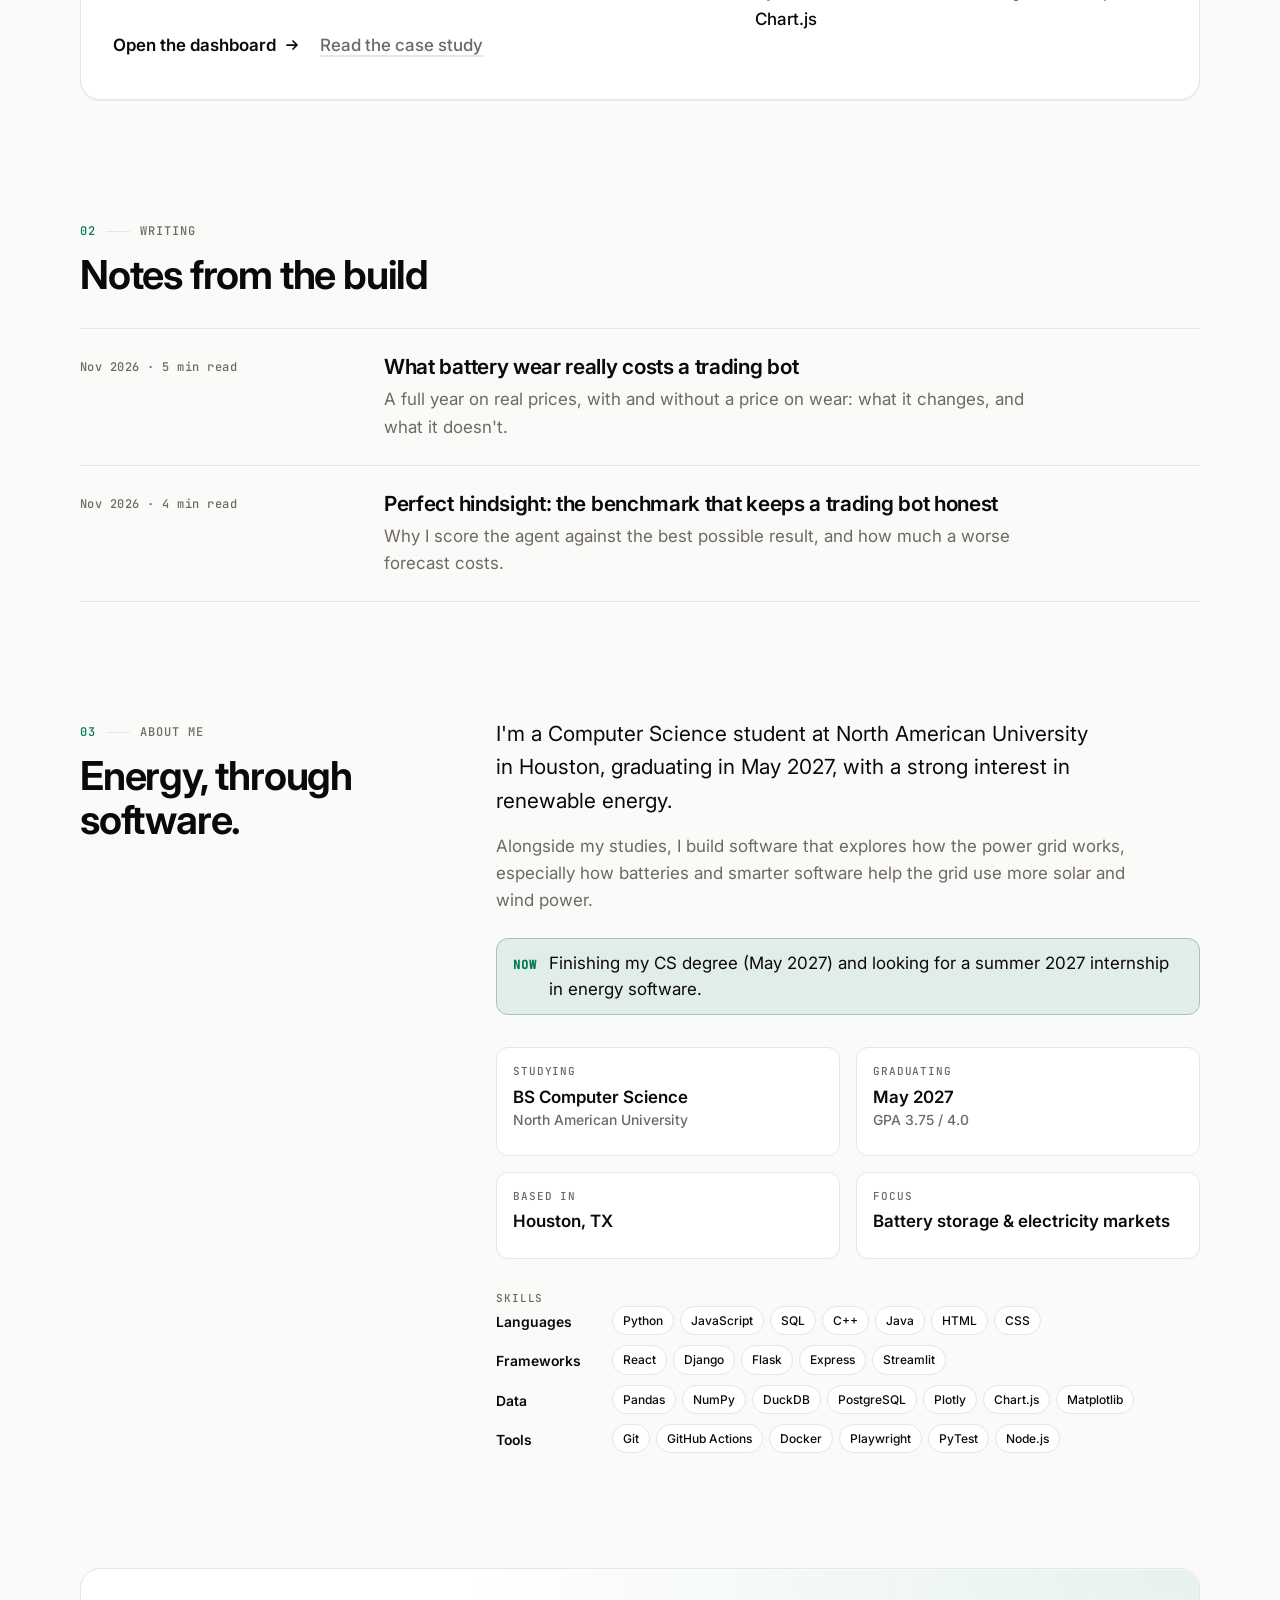
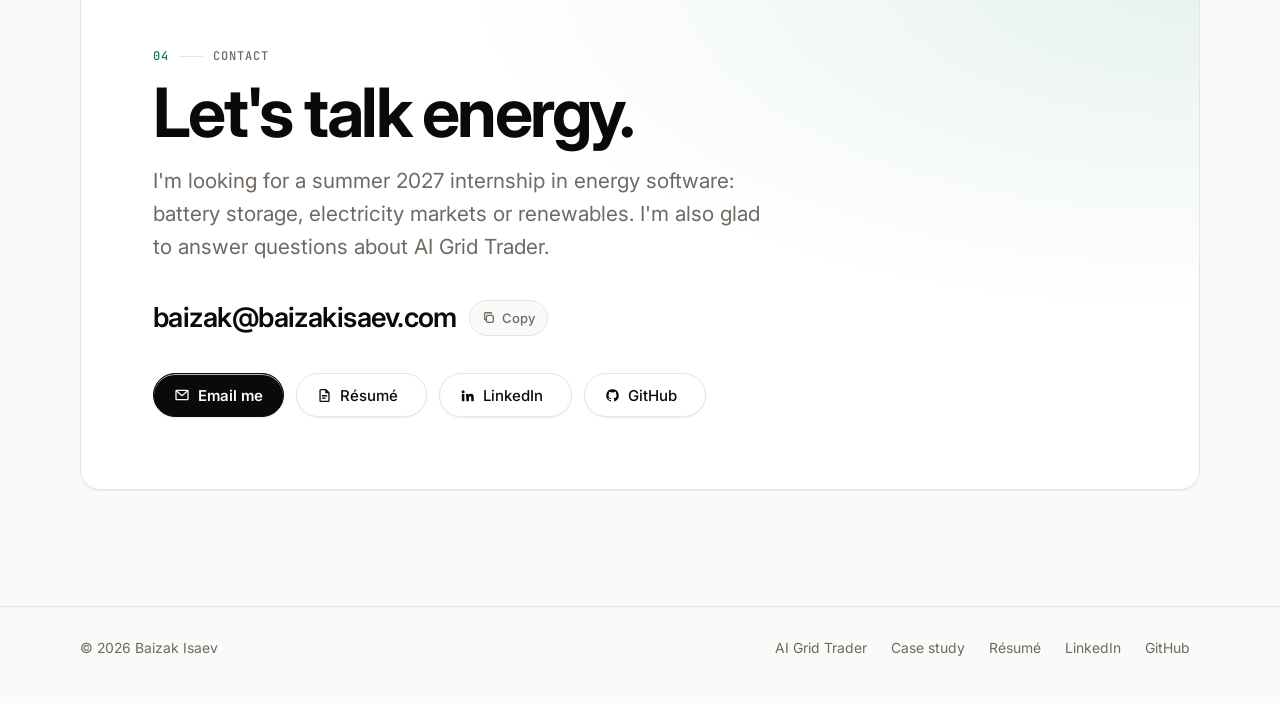
==== commit 8e2174c5: "Demo video: back and forward arrows for its slides Brings over ai-grid-trader 5979ba5, which landed " ====
--- a/index.html
+++ b/index.html
@@ -166,11 +166,21 @@
           </picture>
           <!-- Silent demo loop (tools/build_demo_loop.py). On wider screens the still is the loop's first
                frame, so when home.js swaps the video in, nothing visibly changes until it moves. Phones
-               keep the phone crop; reduced motion and browsers without WebM/VP9 keep the still. -->
+               keep the phone crop; reduced motion and browsers without WebM/VP9 keep the still.
+               data-scenes: the second each slide starts at, in both videos (build_demo_loop.py prints them). -->
           <video class="demo-loop" muted loop playsinline preload="none" width="1920" height="1080"
             data-light="assets/video/demo-loop.webm?v=__BUILD__" data-light-poster="assets/img/demo-loop.jpg?v=__BUILD__"
             data-dark="assets/video/demo-loop-dark.webm?v=__BUILD__" data-dark-poster="assets/img/demo-loop-dark.jpg?v=__BUILD__"
+            data-scenes="0 2.7 7.2 11.7 17.8 21.7"
             aria-label="AI Grid Trader walking through 48 hours in Germany: why it buys, why it sells, the profit, then a full year"></video>
+          <button class="loop-step loop-prev" type="button" data-step="-1" hidden>
+            <svg viewBox="0 0 16 16" width="14" height="14" aria-hidden="true"><path d="M10 3.5 5.5 8l4.5 4.5" fill="none" stroke="currentColor" stroke-width="2" stroke-linecap="round" stroke-linejoin="round"/></svg>
+            <span class="sr-only">Previous slide of the demo video</span>
+          </button>
+          <button class="loop-step loop-next" type="button" data-step="1" hidden>
+            <svg viewBox="0 0 16 16" width="14" height="14" aria-hidden="true"><path d="M6 3.5 10.5 8 6 12.5" fill="none" stroke="currentColor" stroke-width="2" stroke-linecap="round" stroke-linejoin="round"/></svg>
+            <span class="sr-only">Next slide of the demo video</span>
+          </button>
           <button class="loop-toggle" type="button" aria-pressed="false" hidden>
             <svg class="i-pause" viewBox="0 0 16 16" width="14" height="14" aria-hidden="true"><path d="M5 3.5v9M11 3.5v9" stroke="currentColor" stroke-width="2" stroke-linecap="round"/></svg>
             <svg class="i-play" viewBox="0 0 16 16" width="14" height="14" aria-hidden="true"><path d="M5 3.2v9.6L12.5 8z" fill="currentColor"/></svg>
--- a/assets/home.css
+++ b/assets/home.css
@@ -474,6 +474,22 @@
   box-shadow: var(--elev-1); cursor: pointer; -webkit-backdrop-filter: blur(6px); backdrop-filter: blur(6px);
 }
 .loop-toggle:hover { border-color: color-mix(in srgb, var(--ink) 28%, var(--line)); }
+/* Back and forward a slide: small arrows at the sides that appear while the pointer is over the
+   video (home.js sets .is-pointed) or a key has focused them. Touch screens have no hover, so
+   they keep them, quieter. */
+.loop-step {
+  position: absolute; top: 50%; z-index: 2; translate: 0 -50%;
+  display: grid; place-items: center; width: 32px; height: 32px; padding: 0;
+  border: 1px solid var(--line); border-radius: 50%;
+  background: color-mix(in srgb, var(--surface-raised) 88%, transparent); color: var(--ink);
+  box-shadow: var(--elev-1); cursor: pointer; -webkit-backdrop-filter: blur(6px); backdrop-filter: blur(6px);
+  opacity: 0; transition: opacity var(--dur-fast) linear, border-color var(--dur-fast) linear;
+}
+.loop-prev { left: 12px; }
+.loop-next { right: 12px; }
+.project-media.is-pointed .loop-step, .loop-step:focus-visible { opacity: 1; }
+.loop-step:hover { border-color: color-mix(in srgb, var(--ink) 28%, var(--line)); }
+@media (hover: none) { .loop-step { opacity: 0.75; } }
 .loop-toggle .i-play, .loop-toggle[aria-pressed="true"] .i-pause { display: none; }
 .loop-toggle[aria-pressed="true"] .i-play { display: block; }        /* Pitwall is dark-only: shot edge to edge */
 .project-media.project-media--bleed img { padding: 0; }
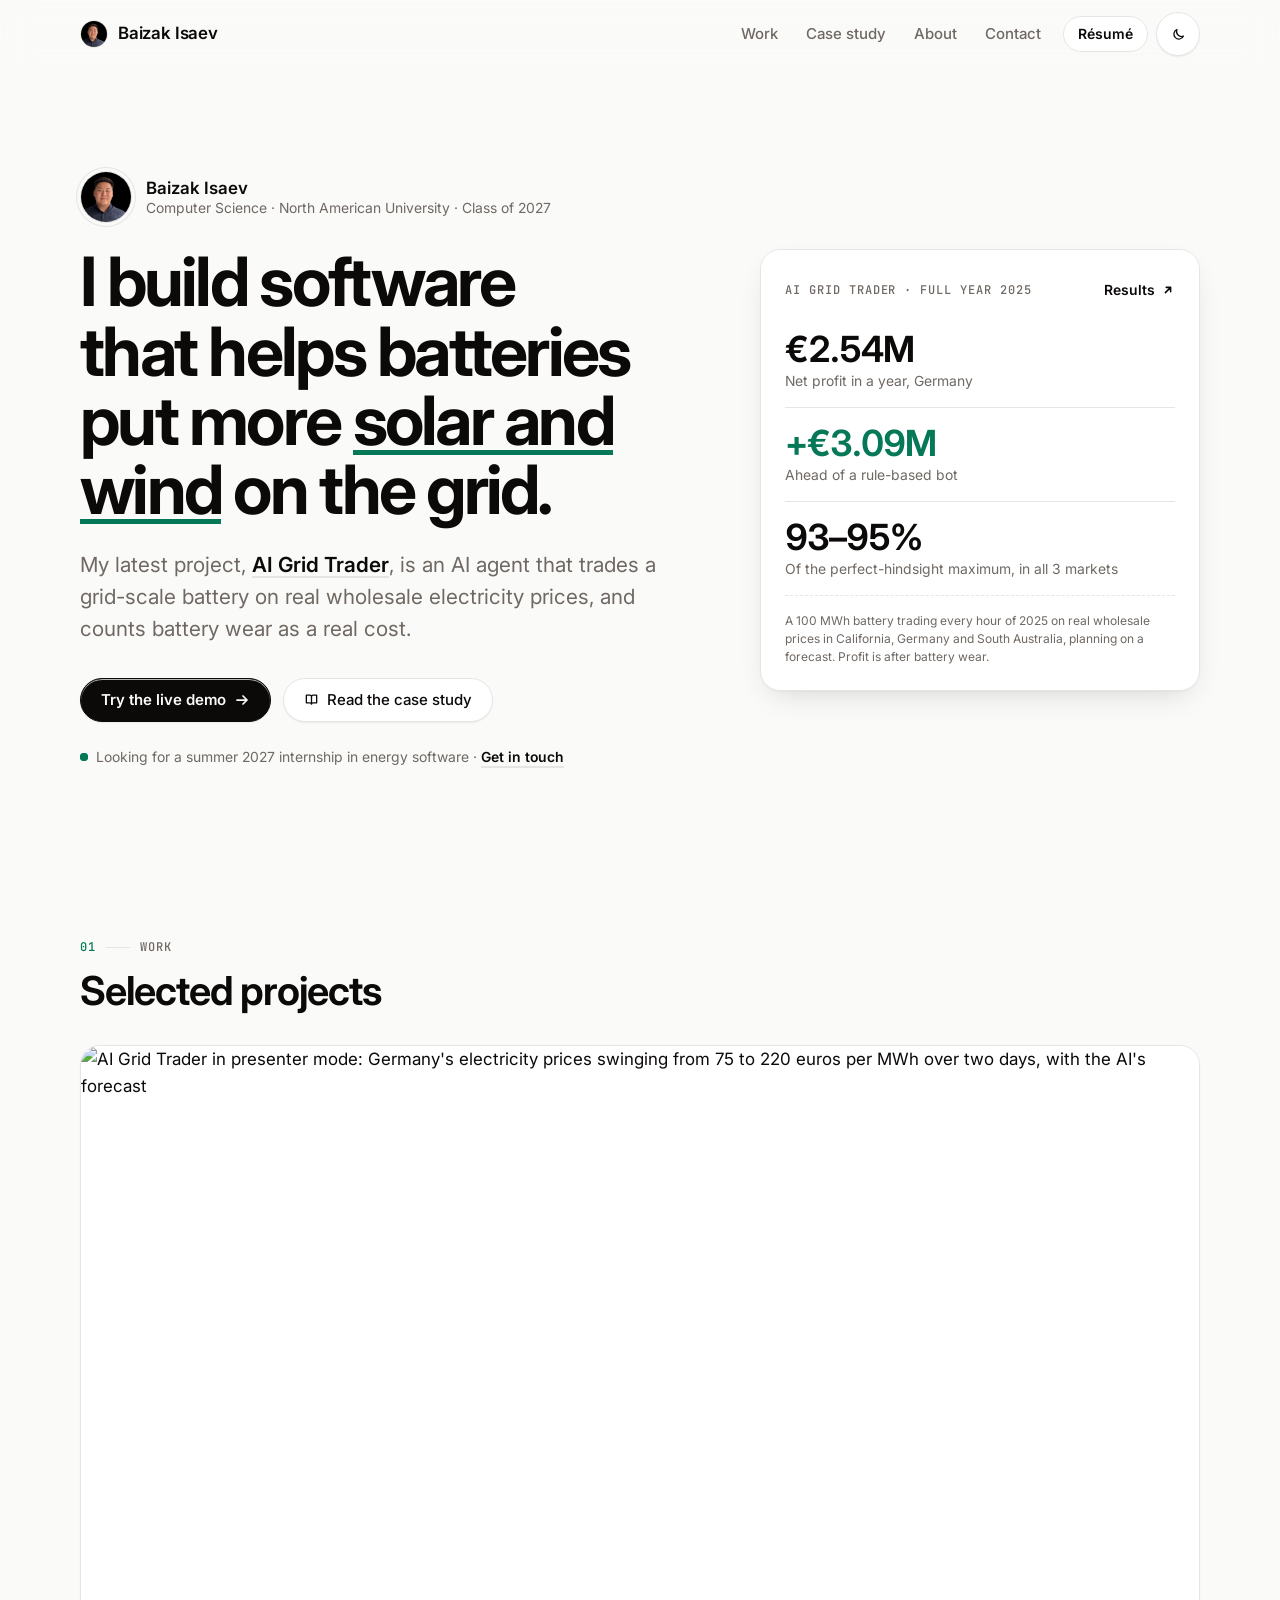
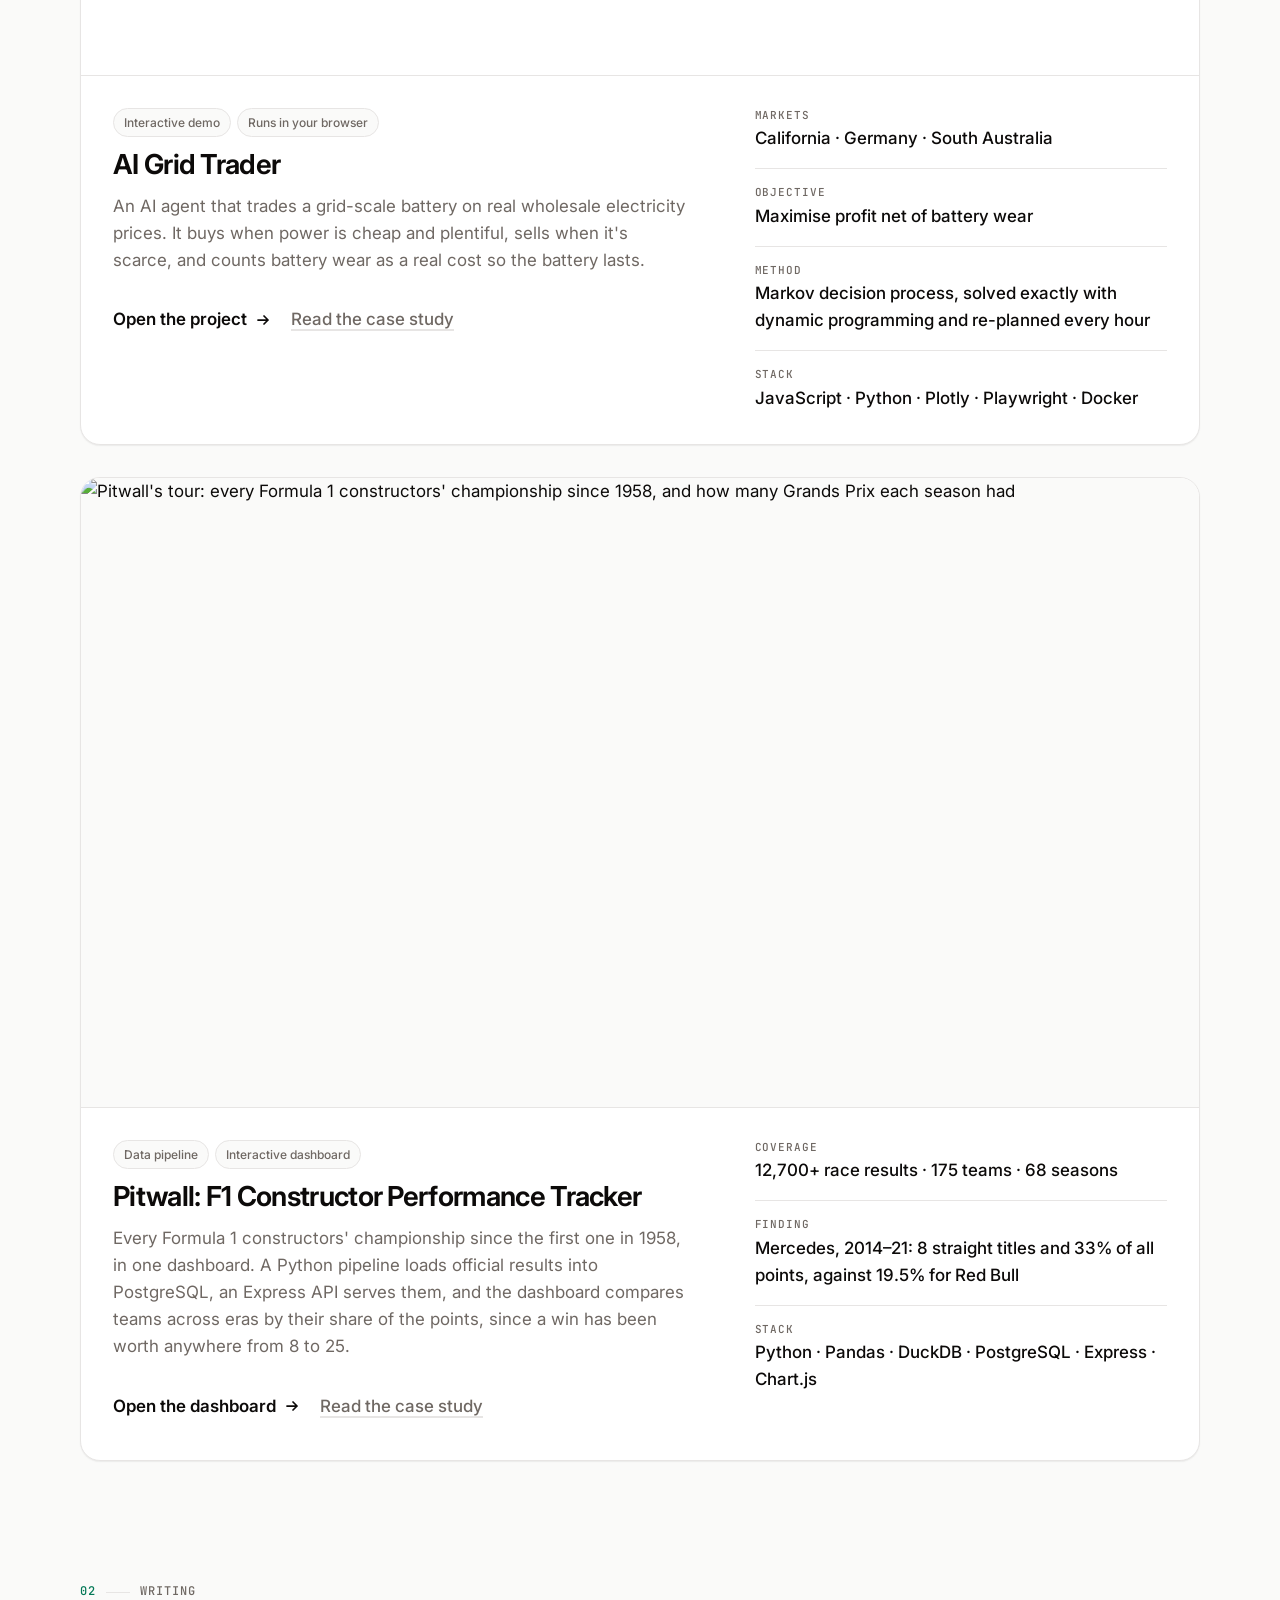
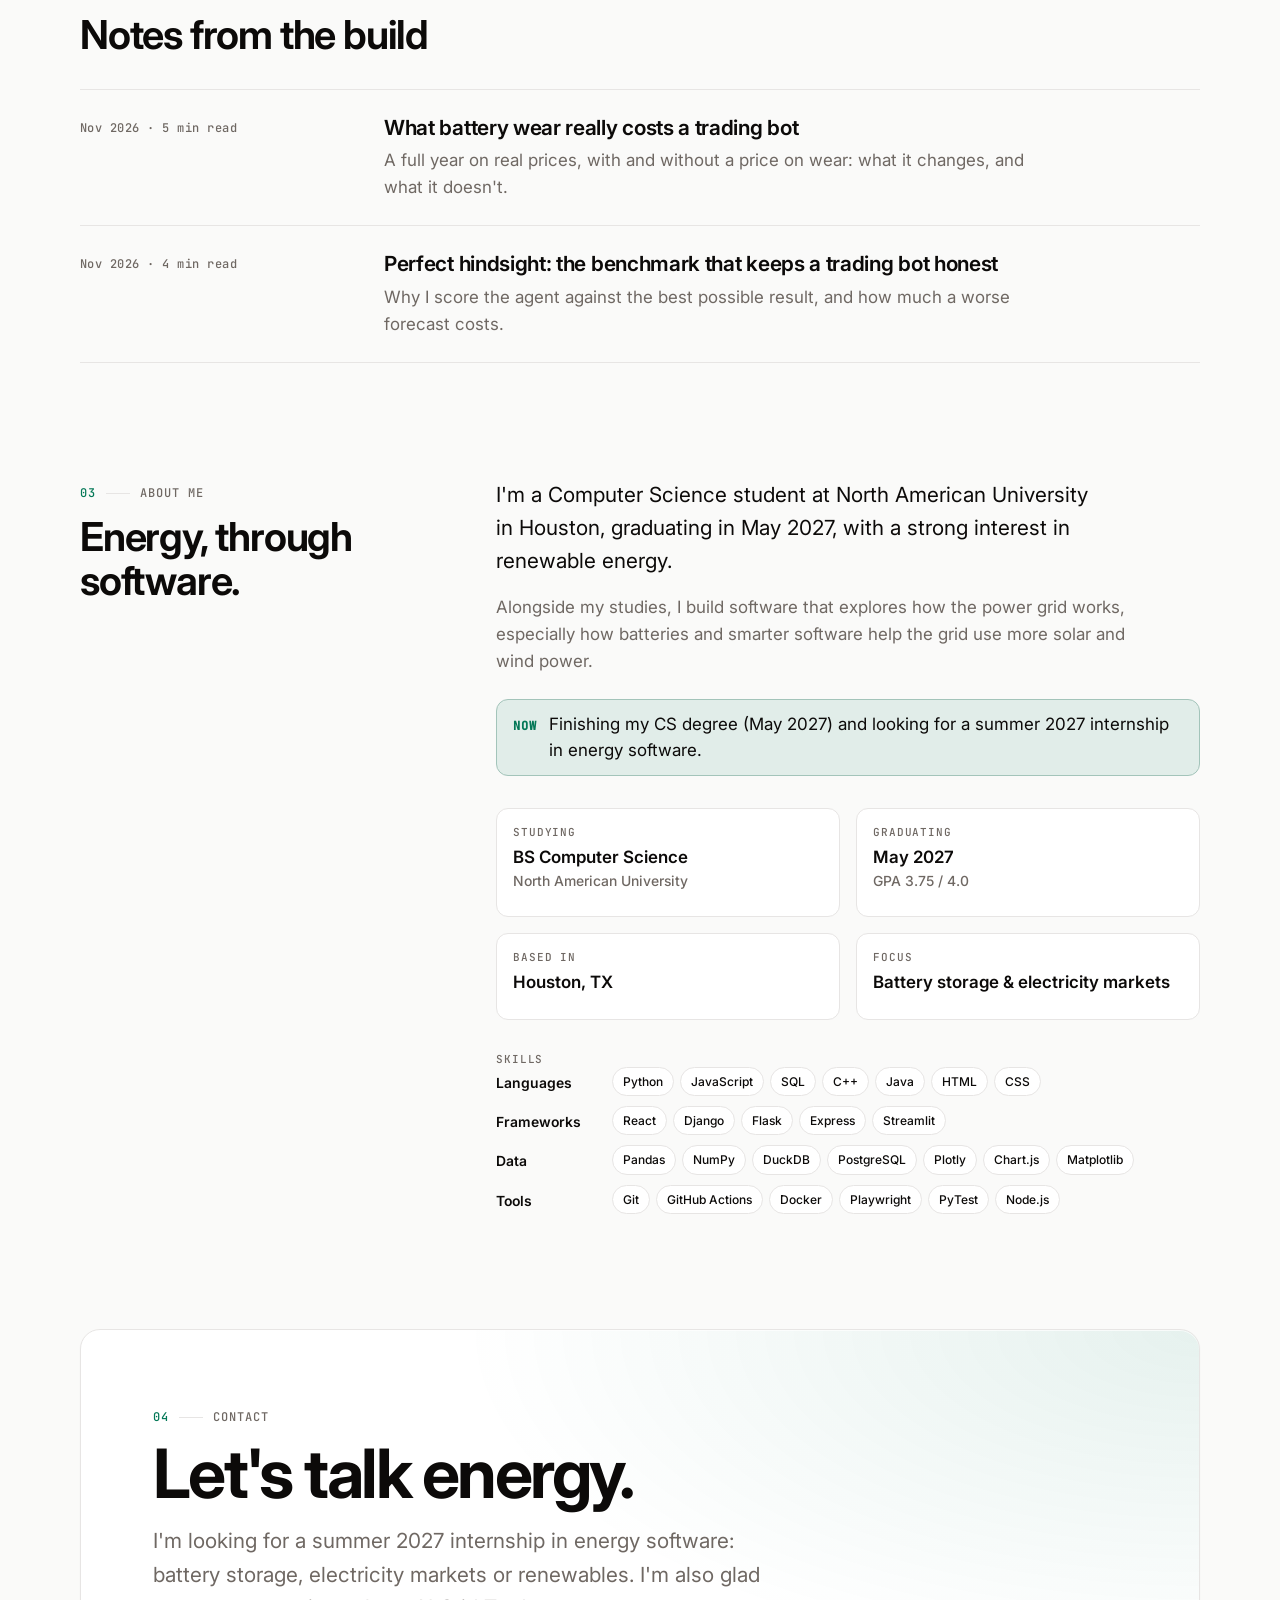
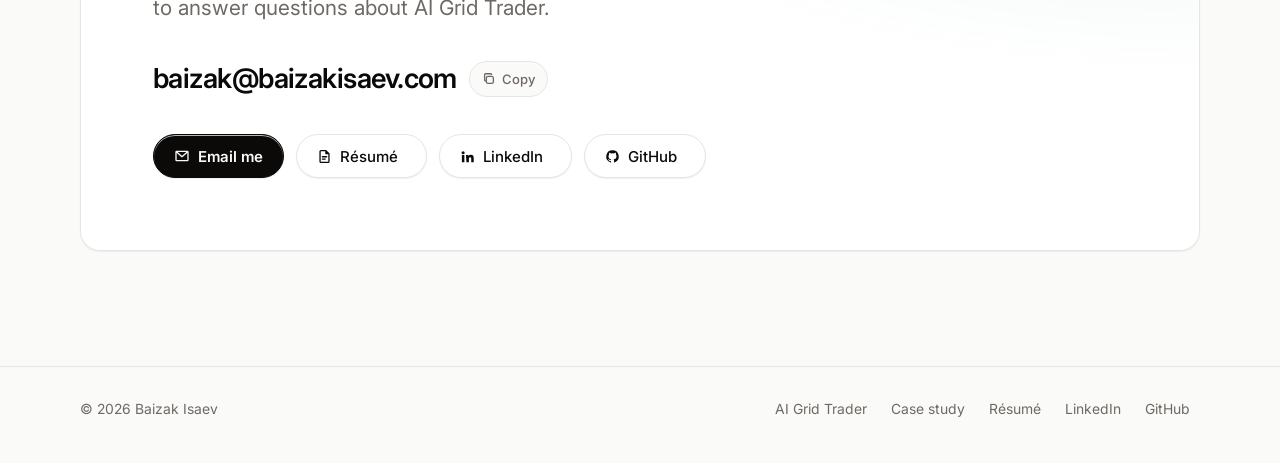
==== commit 85835b7d: "Home cards: demo videos start in view; Pitwall gets a tour with arrows - The demo videos load as the" ====
--- a/index.html
+++ b/index.html
@@ -171,7 +171,7 @@
           <video class="demo-loop" muted loop playsinline preload="none" width="1920" height="1080"
             data-light="assets/video/demo-loop.webm?v=__BUILD__" data-light-poster="assets/img/demo-loop.jpg?v=__BUILD__"
             data-dark="assets/video/demo-loop-dark.webm?v=__BUILD__" data-dark-poster="assets/img/demo-loop-dark.jpg?v=__BUILD__"
-            data-scenes="0 2.7 7.2 11.7 17.8 21.7"
+            data-scenes="0 6.2 12.2 18.3 25.9 31.9"
             aria-label="AI Grid Trader walking through 48 hours in Germany: why it buys, why it sells, the profit, then a full year"></video>
           <button class="loop-step loop-prev" type="button" data-step="-1" hidden>
             <svg viewBox="0 0 16 16" width="14" height="14" aria-hidden="true"><path d="M10 3.5 5.5 8l4.5 4.5" fill="none" stroke="currentColor" stroke-width="2" stroke-linecap="round" stroke-linejoin="round"/></svg>
@@ -219,25 +219,33 @@
           <picture>
             <source media="(max-width: 640px)" type="image/webp" srcset="assets/img/f1-dashboard-phone.webp?v=__BUILD__" width="1136" height="845">
             <source media="(max-width: 640px)" srcset="assets/img/f1-dashboard-phone.png?v=__BUILD__" width="1136" height="845">
-            <source type="image/webp" srcset="assets/img/f1-dashboard.webp?v=__BUILD__" width="2272" height="1764">
-            <img class="only-light" src="assets/img/f1-dashboard.png?v=__BUILD__" width="2272" height="1764" loading="lazy" decoding="async" alt="Pitwall dashboard for the 2024 season: championship points, wins and podiums, a points-progression chart and the top-five constructor standings">
+            <img class="only-light" src="assets/img/pitwall-tour.jpg?v=__BUILD__" width="1920" height="1080" loading="lazy" decoding="async" alt="Pitwall's tour: every Formula 1 constructors' championship since 1958, and how many Grands Prix each season had">
           </picture>
           <picture>
             <source media="(max-width: 640px)" type="image/webp" srcset="assets/img/f1-dashboard-phone-dark.webp?v=__BUILD__" width="1136" height="845">
             <source media="(max-width: 640px)" srcset="assets/img/f1-dashboard-phone-dark.png?v=__BUILD__" width="1136" height="845">
-            <source type="image/webp" srcset="assets/img/f1-dashboard-dark.webp?v=__BUILD__" width="2272" height="1764">
-            <img class="only-dark" src="assets/img/f1-dashboard-dark.png?v=__BUILD__" width="2272" height="1764" loading="lazy" decoding="async" alt="Pitwall dashboard for the 2024 season: championship points, wins and podiums, a points-progression chart and the top-five constructor standings">
+            <img class="only-dark" src="assets/img/pitwall-tour-dark.jpg?v=__BUILD__" width="1920" height="1080" loading="lazy" decoding="async" alt="Pitwall's tour: every Formula 1 constructors' championship since 1958, and how many Grands Prix each season had">
           </picture>
-          <!-- Silent loop through five seasons (Pitwall's scripts/build_site_media.py); the still above is its
-               first frame. Pitwall follows the site's theme, so each theme gets its own video and still. -->
-          <video class="demo-loop" muted loop playsinline preload="none" width="2272" height="1764" style="--loop-ratio: 2272 / 1764"
-            data-light="assets/video/pitwall-loop.webm?v=__BUILD__" data-light-poster="assets/img/f1-dashboard.png?v=__BUILD__"
-            data-dark="assets/video/pitwall-loop-dark.webm?v=__BUILD__" data-dark-poster="assets/img/f1-dashboard-dark.png?v=__BUILD__"
-            aria-label="Pitwall's overview stepping through the 2024, 1988, 2002, 2016 and 2023 seasons"></video>
+          <!-- Silent tour of Pitwall (its scripts/build_tour.py): six slides, like AI Grid Trader's presenter
+               mode above. The wide still is its first frame; phones keep the championship chart crop.
+               data-scenes: the second each slide starts at, in both videos (build_tour.py prints them). -->
+          <video class="demo-loop" muted loop playsinline preload="none" width="1920" height="1080"
+            data-light="assets/video/pitwall-tour.webm?v=__BUILD__" data-light-poster="assets/img/pitwall-tour.jpg?v=__BUILD__"
+            data-dark="assets/video/pitwall-tour-dark.webm?v=__BUILD__" data-dark-poster="assets/img/pitwall-tour-dark.jpg?v=__BUILD__"
+            data-scenes="0 6.2 12.7 19.7 26.3 33.3"
+            aria-label="Pitwall in six slides: its data since 1958, why raw points can't compare eras, scoring by share of the points, the most dominant title runs, the latest season, and the dashboard"></video>
+          <button class="loop-step loop-prev" type="button" data-step="-1" hidden>
+            <svg viewBox="0 0 16 16" width="14" height="14" aria-hidden="true"><path d="M10 3.5 5.5 8l4.5 4.5" fill="none" stroke="currentColor" stroke-width="2" stroke-linecap="round" stroke-linejoin="round"/></svg>
+            <span class="sr-only">Previous slide of the Pitwall video</span>
+          </button>
+          <button class="loop-step loop-next" type="button" data-step="1" hidden>
+            <svg viewBox="0 0 16 16" width="14" height="14" aria-hidden="true"><path d="M6 3.5 10.5 8 6 12.5" fill="none" stroke="currentColor" stroke-width="2" stroke-linecap="round" stroke-linejoin="round"/></svg>
+            <span class="sr-only">Next slide of the Pitwall video</span>
+          </button>
           <button class="loop-toggle" type="button" aria-pressed="false" hidden>
             <svg class="i-pause" viewBox="0 0 16 16" width="14" height="14" aria-hidden="true"><path d="M5 3.5v9M11 3.5v9" stroke="currentColor" stroke-width="2" stroke-linecap="round"/></svg>
             <svg class="i-play" viewBox="0 0 16 16" width="14" height="14" aria-hidden="true"><path d="M5 3.2v9.6L12.5 8z" fill="currentColor"/></svg>
-            <span class="sr-only">Pause the demo video</span>
+            <span class="sr-only">Pause the Pitwall video</span>
           </button>
         </div>
         <div class="project-body-v2">
